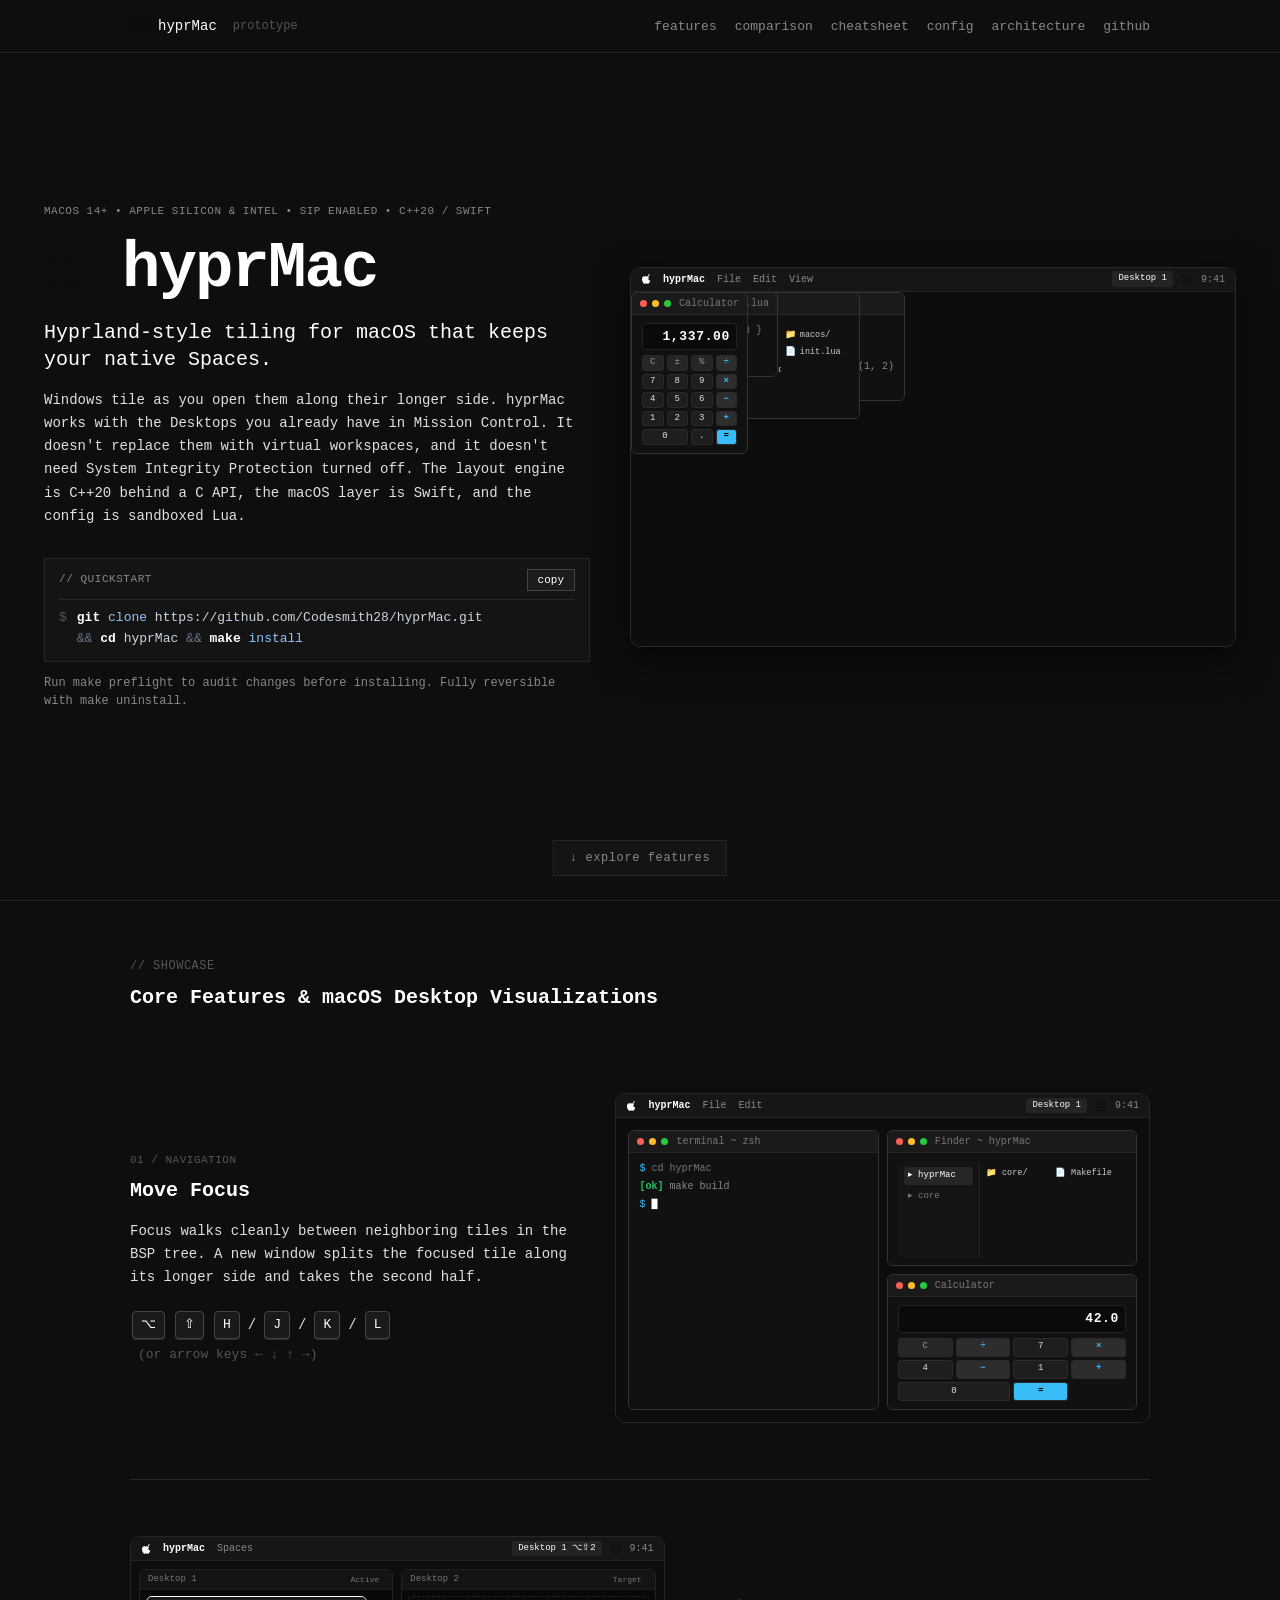
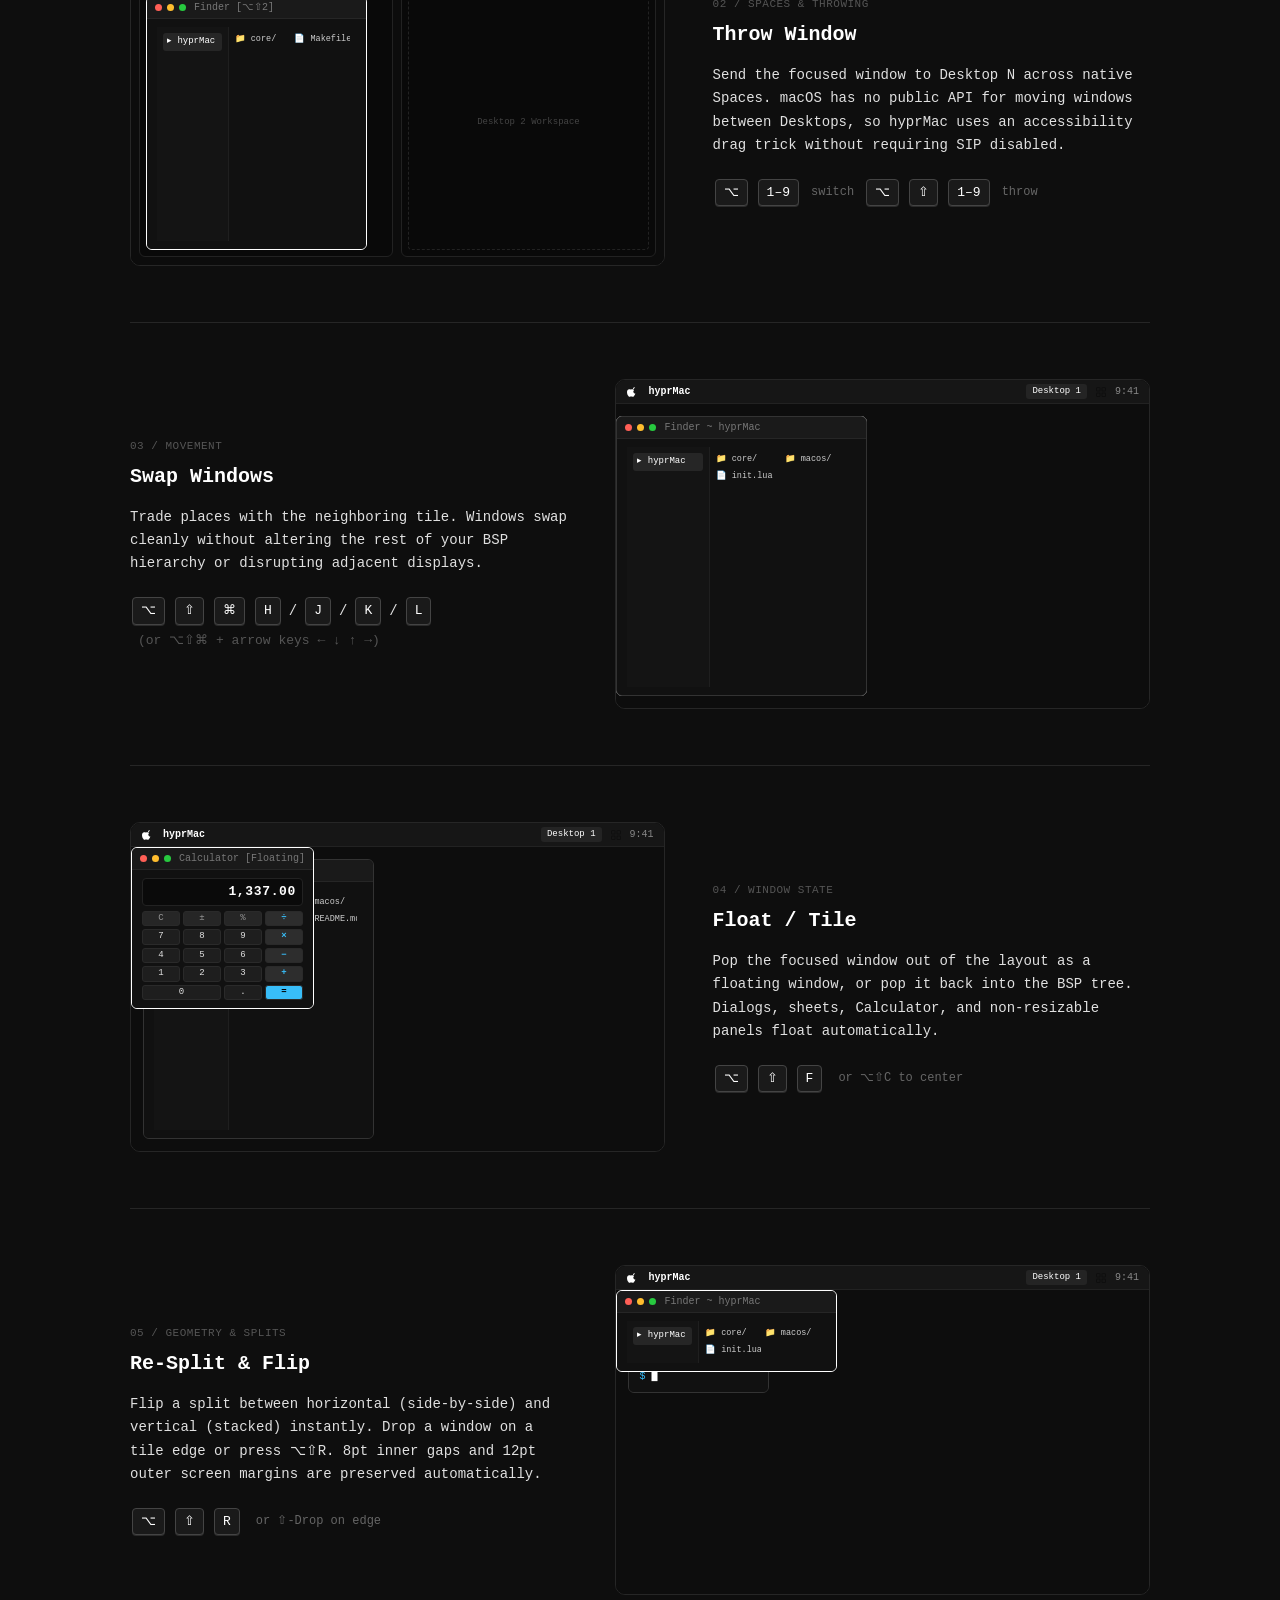
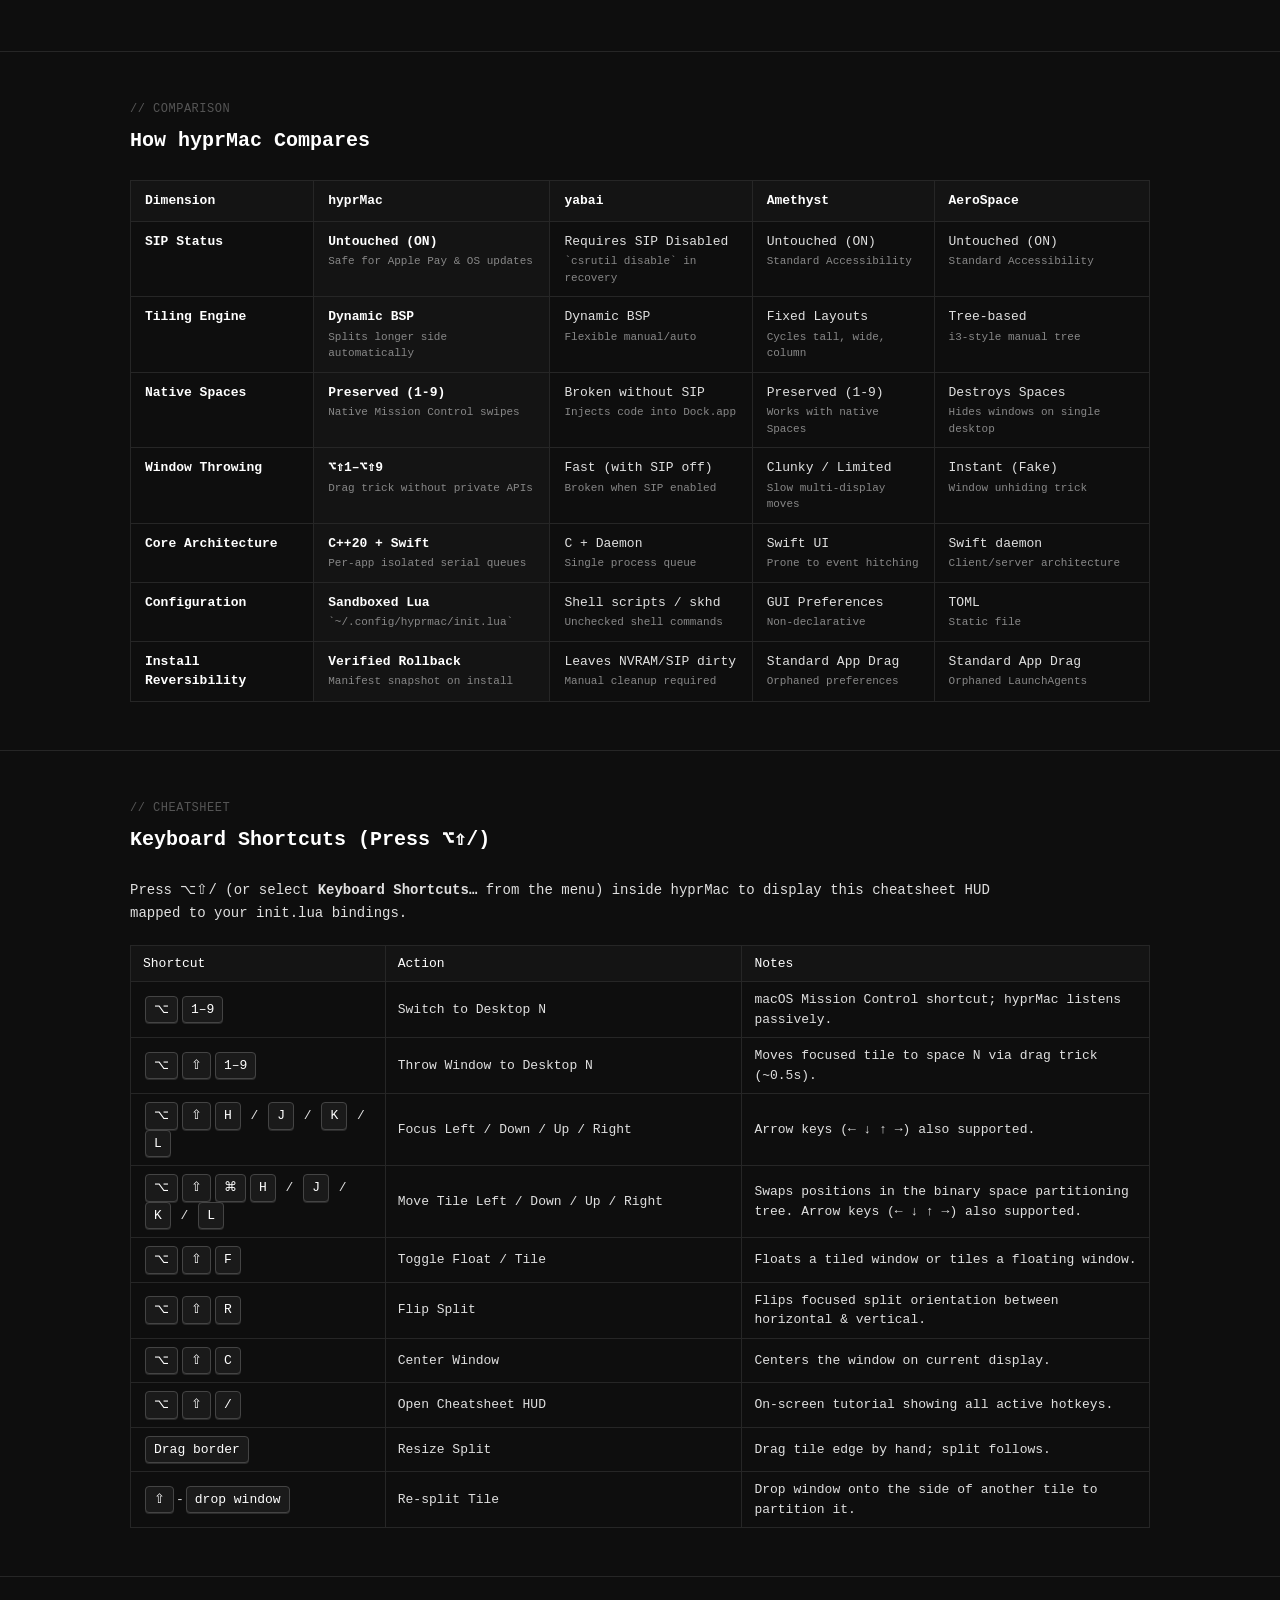
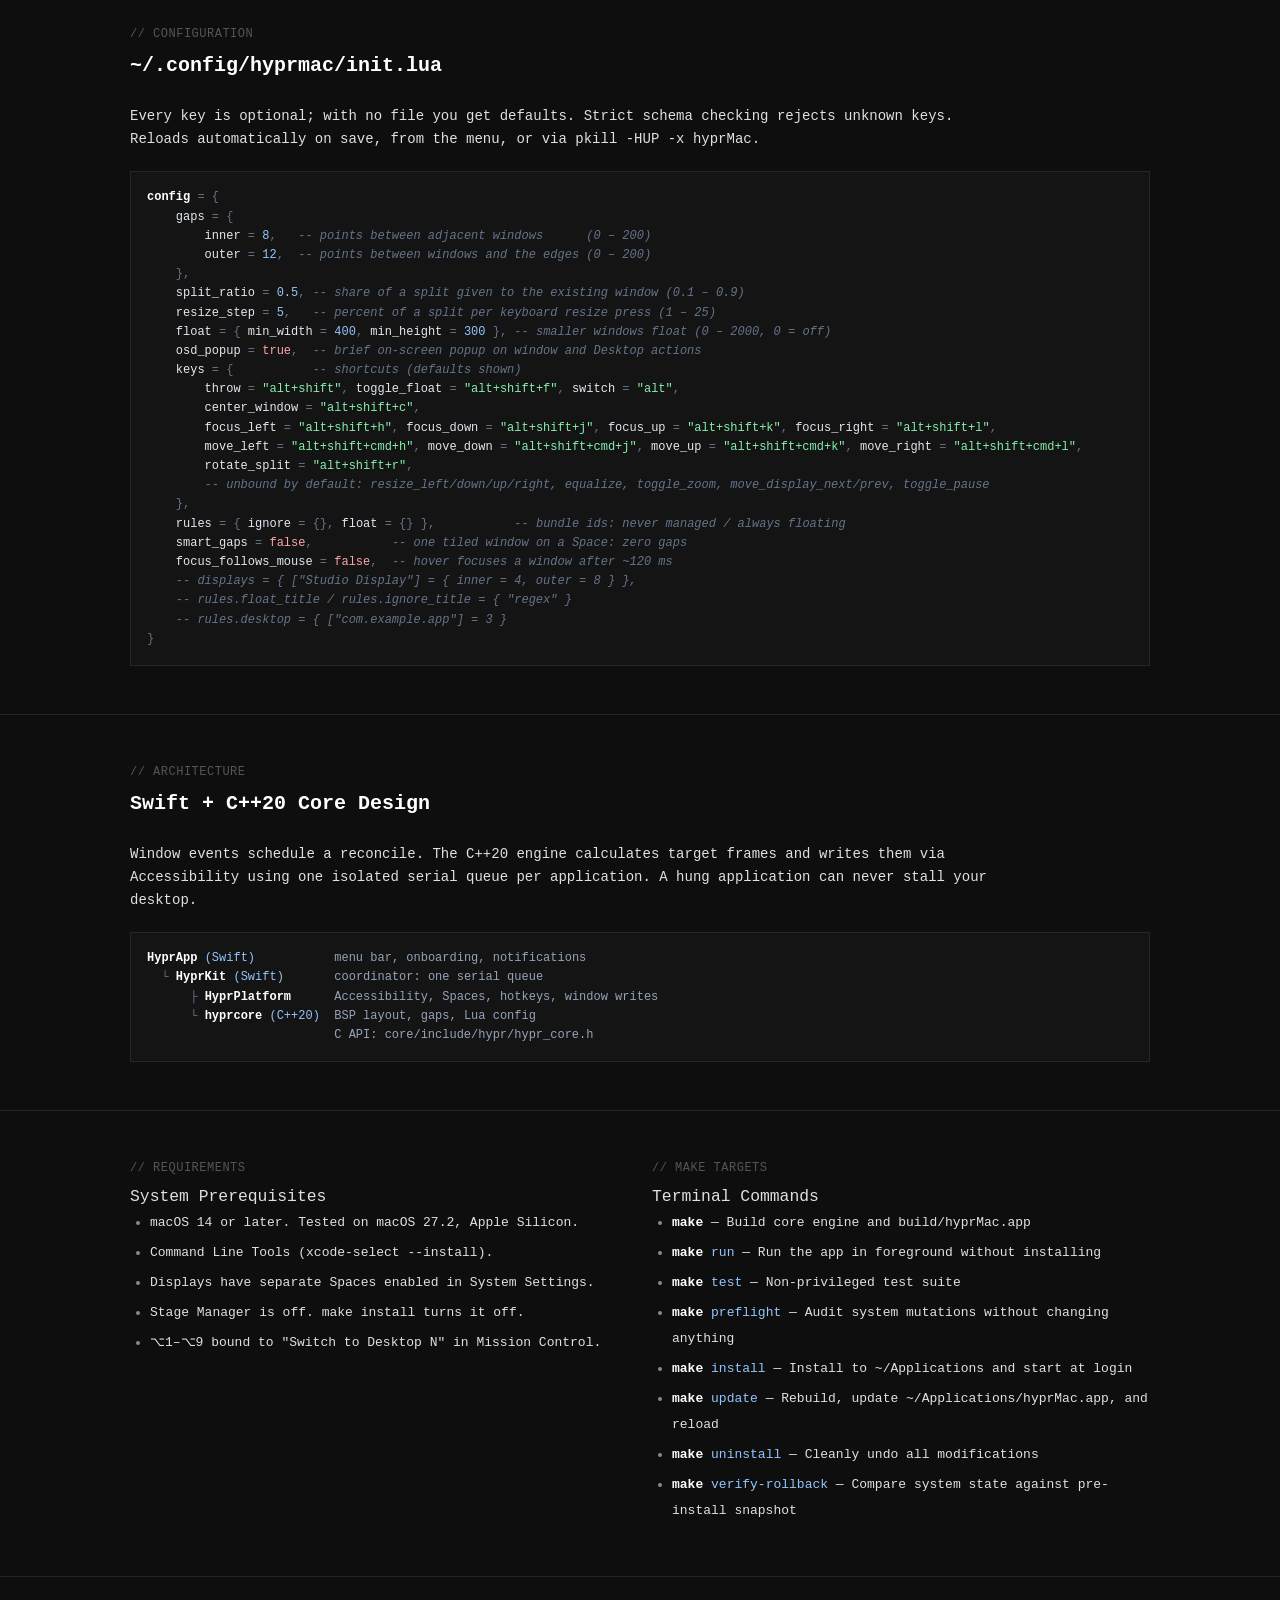
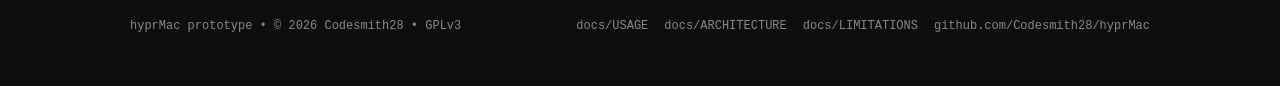
==== index.html @ 4f6af1b0 "deploy: update hyprMac showcase landing page on GitHub Pages" ====
<!DOCTYPE html>
<html lang="en">
<head>
  <meta charset="UTF-8">
  <meta name="viewport" content="width=device-width, initial-scale=1.0">
  <title>hyprMac — Hyprland-style Tiling for macOS</title>
  <meta name="description" content="Hyprland-style tiling for macOS that keeps your native Spaces without disabling SIP. C++20 engine, Swift layer, sandboxed Lua config.">
  <link rel="icon" type="image/svg+xml" href="icon.svg">
  <link rel="icon" type="image/png" sizes="32x32" href="favicon-32x32.png">
  <link rel="icon" type="image/png" sizes="16x16" href="favicon-16x16.png">
  <link rel="apple-touch-icon" sizes="180x180" href="apple-touch-icon.png">
  <link rel="shortcut icon" href="favicon.ico">
  <link rel="stylesheet" href="style.css">
  <link rel="stylesheet" href="animations.css">
</head>
<body>
  <!-- Header / Navigation -->
  <header class="site-header">
    <div class="container header-inner">
      <a href="#top" class="brand">
        <img src="icon.svg" alt="hyprMac icon" class="brand-icon">
        <span>hyprMac</span>
        <span class="brand-tag">prototype</span>
      </a>
      <nav>
        <ul class="nav-links">
          <li><a href="#features">features</a></li>
          <li><a href="#comparison">comparison</a></li>
          <li><a href="#cheatsheet">cheatsheet</a></li>
          <li><a href="#config">config</a></li>
          <li><a href="#architecture">architecture</a></li>
          <li><a href="https://github.com/Codesmith28/hyprMac" target="_blank" rel="noopener">github</a></li>
        </ul>
      </nav>
    </div>
  </header>

  <main id="top">
    <!-- Hero Section: Full Viewport 100vh Landing -->
    <section class="hero-section">
      <div class="container hero-container">
        <div class="hero-2col">
          <!-- Left Column: Hero Brand & Quickstart -->
          <div class="hero-left-col">
            <div class="hero-meta">macOS 14+ • Apple Silicon &amp; Intel • SIP Enabled • C++20 / Swift</div>
            
            <div class="hero-brand">
              <img src="icon.svg" alt="hyprMac icon" class="hero-brand-icon">
              <h1 class="hero-title">hyprMac</h1>
            </div>

            <p class="hero-tagline">
              Hyprland-style tiling for macOS that keeps your native Spaces.
            </p>

            <p class="hero-desc">
              Windows tile as you open them along their longer side. hyprMac works with the Desktops you already have in Mission Control. It doesn't replace them with virtual workspaces, and it doesn't need System Integrity Protection turned off. The layout engine is C++20 behind a C API, the macOS layer is Swift, and the config is sandboxed Lua.
            </p>

            <!-- Wrapped Quickstart Install Snippet with 1-click Copy -->
            <div class="install-block">
              <div class="install-bar">
                <span class="install-label">// QUICKSTART</span>
                <button class="btn-copy" id="copy-btn" aria-label="Copy install command">copy</button>
              </div>
              <div class="install-cmd-wrap">
                <span class="prompt">$</span>
                <code class="cmd-text" id="install-cmd"><span class="cmd-line"><span class="sh-cmd">git</span> <span class="sh-sub">clone</span> <span class="sh-arg">https://github.com/Codesmith28/hyprMac.git</span></span> <span class="cmd-line"><span class="syn-punct">&amp;&amp;</span> <span class="sh-cmd">cd</span> <span class="sh-arg">hyprMac</span> <span class="syn-punct">&amp;&amp;</span> <span class="sh-cmd">make</span> <span class="sh-sub">install</span></span></code>
              </div>
            </div>
            <div class="install-note">
              Run <code>make preflight</code> to audit changes before installing. Fully reversible with <code>make uninstall</code>.
            </div>
          </div>

          <!-- Right Column: End-to-End macOS Desktop Preview -->
          <div class="hero-right-col">
            <div class="hero-desktop-preview" aria-label="End-to-end preview: How you use your Mac with hyprMac">
              <div class="macos-desktop">
                <div class="macos-menubar">
                  <div class="menubar-left">
                    <svg class="apple-logo" viewBox="0 0 170 170" fill="currentColor" aria-label="Apple logo"><path d="M150.37 130.25c-2.45 5.66-5.35 10.87-8.71 15.66-4.58 6.53-8.33 11.05-11.22 13.56-4.48 4.12-9.28 6.23-14.42 6.35-3.69 0-8.14-1.05-13.32-3.18-5.19-2.12-9.97-3.17-14.34-3.17-4.58 0-9.49 1.05-14.75 3.17-5.26 2.13-9.5 3.24-12.74 3.35-4.35.13-9.16-1.9-14.42-6.08-3.7-3.04-7.66-7.85-11.89-14.43-5.22-8.14-9.41-17.6-12.57-28.37-3.16-10.77-4.74-21.28-4.74-31.54 0-14.07 3.5-25.75 10.5-35.03 7-9.28 15.93-13.97 26.79-14.08 4.79 0 10.15 1.25 16.08 3.75 5.93 2.5 9.77 3.75 11.53 3.75 1.52 0 5.48-1.29 11.89-3.87 6.41-2.58 11.75-3.81 16.03-3.69 12.39.65 22.38 5.45 29.97 14.4-10.88 6.64-16.21 15.77-16 27.4.21 9.15 3.82 16.88 10.83 23.2 7.02 6.32 15.22 9.89 24.6 10.72-2.18 6.75-4.94 13.53-8.29 20.35zM119.22 31.84c0-7.39 2.65-14.28 7.95-20.67 5.3-6.39 11.77-10.37 19.41-11.17.22 1.3.33 2.4.33 3.3 0 7.39-2.73 14.38-8.19 20.97-5.46 6.59-12.06 10.51-19.8 10.77-.11-1.08-.17-2.15-.17-3.2z"/></svg>
                    <span class="menu-app">hyprMac</span>
                    <span class="menu-item">File</span>
                    <span class="menu-item">Edit</span>
                    <span class="menu-item">View</span>
                  </div>
                  <div class="menubar-right">
                    <span class="menu-space-badge hero-space-badge">
                      <span class="badge-d1">Desktop 1</span>
                      <span class="badge-d2">Desktop 2</span>
                    </span>
                    <img src="icon.svg" class="menubar-icon" alt="">
                    <span class="menu-time">9:41</span>
                  </div>
                </div>

                <div class="desktop-workspace">
                  <!-- Window 1: Terminal (Dummy Terminal) -->
                  <div class="mac-window win-hero-term">
                    <div class="mac-titlebar">
                      <div class="traffic-lights"><span class="tl tl-red"></span><span class="tl tl-yellow"></span><span class="tl tl-green"></span></div>
                      <span class="win-title">terminal ~ zsh (80x24)</span>
                    </div>
                    <div class="mac-body dummy-term">
                      <div class="term-line"><span class="term-prompt">codesmith@mac:~/hyprMac$</span> <span class="term-cmd">make run</span></div>
                      <div class="term-line term-out"><span class="term-ok">[ok]</span> hyprcore: C++20 BSP initialized</div>
                      <div class="term-line term-out"><span class="term-ok">[ok]</span> spaces: native Mission Control (1, 2)</div>
                      <div class="term-line"><span class="term-prompt">codesmith@mac:~/hyprMac$</span> <span class="term-cursor">█</span></div>
                    </div>
                  </div>

                  <!-- Window 2: File Manager (Dummy Finder) -->
                  <div class="mac-window win-hero-edit">
                    <div class="mac-titlebar">
                      <div class="traffic-lights"><span class="tl tl-red"></span><span class="tl tl-yellow"></span><span class="tl tl-green"></span></div>
                      <span class="win-title">Finder ~ hyprMac</span>
                    </div>
                    <div class="mac-body dummy-finder">
                      <div class="finder-sidebar">
                        <div class="finder-side-title">Places</div>
                        <div class="finder-side-item">▸ Apps</div>
                        <div class="finder-side-item active">▸ hyprMac</div>
                        <div class="finder-side-item">▸ Docs</div>
                      </div>
                      <div class="finder-files">
                        <div class="finder-file"><span class="f-icon">📁</span> core/</div>
                        <div class="finder-file"><span class="f-icon">📁</span> macos/</div>
                        <div class="finder-file"><span class="f-icon">📄</span> Makefile</div>
                        <div class="finder-file"><span class="f-icon">📄</span> init.lua</div>
                        <div class="finder-file"><span class="f-icon">📄</span> README.md</div>
                      </div>
                    </div>
                  </div>

                  <!-- Window 3: Code Editor -->
                  <div class="mac-window win-hero-web">
                    <div class="mac-titlebar">
                      <div class="traffic-lights"><span class="tl tl-red"></span><span class="tl tl-yellow"></span><span class="tl tl-green"></span></div>
                      <span class="win-title">nvim ~ init.lua</span>
                    </div>
                    <div class="mac-body">
                      <span style="color:#86efac;">gaps</span> = { inner = 8 }<br>
                      <span style="color:#93c5fd;">split_ratio</span> = 0.5<br>
                      <span style="color:#fde047;">osd_popup</span> = true
                    </div>
                  </div>

                  <!-- Window 4: Floating Calculator (Dummy Calc) -->
                  <div class="mac-window win-hero-calc">
                    <div class="mac-titlebar">
                      <div class="traffic-lights"><span class="tl tl-red"></span><span class="tl tl-yellow"></span><span class="tl tl-green"></span></div>
                      <span class="win-title">Calculator</span>
                    </div>
                    <div class="mac-body dummy-calc">
                      <div class="calc-screen">1,337.00</div>
                      <div class="calc-grid">
                        <div class="calc-btn calc-fn">C</div>
                        <div class="calc-btn calc-fn">±</div>
                        <div class="calc-btn calc-fn">%</div>
                        <div class="calc-btn calc-op">÷</div>
                        <div class="calc-btn">7</div>
                        <div class="calc-btn">8</div>
                        <div class="calc-btn">9</div>
                        <div class="calc-btn calc-op">×</div>
                        <div class="calc-btn">4</div>
                        <div class="calc-btn">5</div>
                        <div class="calc-btn">6</div>
                        <div class="calc-btn calc-op">−</div>
                        <div class="calc-btn">1</div>
                        <div class="calc-btn">2</div>
                        <div class="calc-btn">3</div>
                        <div class="calc-btn calc-op">+</div>
                        <div class="calc-btn calc-zero">0</div>
                        <div class="calc-btn">.</div>
                        <div class="calc-btn calc-eq">=</div>
                      </div>
                    </div>
                  </div>

                  <!-- Real-time OSD HUD Notifier: synchronized with actions -->
                  <div class="hero-osd-container">
                    <div class="hero-osd-pill osd-step-1">
                      <span class="osd-icon">❖</span> <span>Tiling started (8pt gaps)</span>
                    </div>
                    <div class="hero-osd-pill osd-step-2">
                      <span class="osd-icon">⬌</span> <span>Open Finder ➔ Longer-Axis BSP Split</span>
                    </div>
                    <div class="hero-osd-pill osd-step-3">
                      <span class="osd-icon">⬍</span> <span>Open Editor ➔ Vertical Split</span>
                    </div>
                    <div class="hero-osd-pill osd-step-4">
                      <span class="osd-icon">⇄</span> <span>⌥⇧⌘L Swap Windows</span>
                    </div>
                    <div class="hero-osd-pill osd-step-5">
                      <span class="osd-icon">⟳</span> <span>⌥⇧R Flip Split Orientation</span>
                    </div>
                    <div class="hero-osd-pill osd-step-6">
                      <span class="osd-icon">❐</span> <span>⌥⇧F Float Calculator</span>
                    </div>
                    <div class="hero-osd-pill osd-step-7">
                      <span class="osd-icon">➔</span> <span>⌥⇧2 Throw Finder ➔ Desktop 2</span>
                    </div>
                    <div class="hero-osd-pill osd-step-8">
                      <span class="osd-icon">⇲</span> <span>⌥1 Switch Desktop 1</span>
                    </div>
                  </div>
                </div>
              </div>
            </div>
          </div>
        </div>
      </div>

      <!-- Slightly Bouncing Button: Explore Features -->
      <div class="hero-explore-wrap">
        <a href="#features" class="btn-explore" aria-label="Scroll down to explore features">↓ explore features</a>
      </div>
    </section>

    <!-- Alternating Feature Showcase -->
    <section id="features" class="features-section">
      <div class="container">
        <div class="section-label">// SHOWCASE</div>
        <h2 class="section-title">Core Features &amp; macOS Desktop Visualizations</h2>

        <!-- Feature 1: Move Focus (Desc Left, Anim Right) -->
        <div class="feature-row">
          <div class="feature-text-col">
            <div class="feature-tag">01 / Navigation</div>
            <h3 class="feature-heading">Move Focus</h3>
            <p class="feature-desc">
              Focus walks cleanly between neighboring tiles in the BSP tree. A new window splits the focused tile along its longer side and takes the second half.
            </p>
            <div class="keycap-row">
              <kbd class="kbd">⌥</kbd><kbd class="kbd">⇧</kbd><kbd class="kbd">H</kbd> / <kbd class="kbd">J</kbd> / <kbd class="kbd">K</kbd> / <kbd class="kbd">L</kbd>
              <span class="key-hint" style="color: var(--text-dim); font-size: 13px; margin-left: 8px;">(or arrow keys ← ↓ ↑ →)</span>
            </div>
          </div>
          <div class="feature-anim-col">
            <div class="feature-anim" aria-label="Move Focus on Desktop">
              <div class="macos-desktop">
                <div class="macos-menubar">
                  <div class="menubar-left">
                    <svg class="apple-logo" viewBox="0 0 170 170" fill="currentColor" aria-label="Apple logo"><path d="M150.37 130.25c-2.45 5.66-5.35 10.87-8.71 15.66-4.58 6.53-8.33 11.05-11.22 13.56-4.48 4.12-9.28 6.23-14.42 6.35-3.69 0-8.14-1.05-13.32-3.18-5.19-2.12-9.97-3.17-14.34-3.17-4.58 0-9.49 1.05-14.75 3.17-5.26 2.13-9.5 3.24-12.74 3.35-4.35.13-9.16-1.9-14.42-6.08-3.7-3.04-7.66-7.85-11.89-14.43-5.22-8.14-9.41-17.6-12.57-28.37-3.16-10.77-4.74-21.28-4.74-31.54 0-14.07 3.5-25.75 10.5-35.03 7-9.28 15.93-13.97 26.79-14.08 4.79 0 10.15 1.25 16.08 3.75 5.93 2.5 9.77 3.75 11.53 3.75 1.52 0 5.48-1.29 11.89-3.87 6.41-2.58 11.75-3.81 16.03-3.69 12.39.65 22.38 5.45 29.97 14.4-10.88 6.64-16.21 15.77-16 27.4.21 9.15 3.82 16.88 10.83 23.2 7.02 6.32 15.22 9.89 24.6 10.72-2.18 6.75-4.94 13.53-8.29 20.35zM119.22 31.84c0-7.39 2.65-14.28 7.95-20.67 5.3-6.39 11.77-10.37 19.41-11.17.22 1.3.33 2.4.33 3.3 0 7.39-2.73 14.38-8.19 20.97-5.46 6.59-12.06 10.51-19.8 10.77-.11-1.08-.17-2.15-.17-3.2z"/></svg>
                    <span class="menu-app">hyprMac</span>
                    <span class="menu-item">File</span>
                    <span class="menu-item">Edit</span>
                  </div>
                  <div class="menubar-right">
                    <span class="menu-space-badge">Desktop 1</span>
                    <img src="icon.svg" class="menubar-icon" alt="">
                    <span class="menu-time">9:41</span>
                  </div>
                </div>
                <div class="desktop-workspace">
                  <div class="mac-window win-focus-1">
                    <div class="mac-titlebar">
                      <div class="traffic-lights"><span class="tl tl-red"></span><span class="tl tl-yellow"></span><span class="tl tl-green"></span></div>
                      <span class="win-title">terminal ~ zsh</span>
                    </div>
                    <div class="mac-body dummy-term">
                      <div class="term-line"><span class="term-prompt">$</span> cd hyprMac</div>
                      <div class="term-line term-out"><span class="term-ok">[ok]</span> make build</div>
                      <div class="term-line"><span class="term-prompt">$</span> <span class="term-cursor">█</span></div>
                    </div>
                  </div>
                  <div class="mac-window win-focus-2">
                    <div class="mac-titlebar">
                      <div class="traffic-lights"><span class="tl tl-red"></span><span class="tl tl-yellow"></span><span class="tl tl-green"></span></div>
                      <span class="win-title">Finder ~ hyprMac</span>
                    </div>
                    <div class="mac-body dummy-finder">
                      <div class="finder-sidebar">
                        <div class="finder-side-item active">▸ hyprMac</div>
                        <div class="finder-side-item">▸ core</div>
                      </div>
                      <div class="finder-files">
                        <div class="finder-file">📁 core/</div>
                        <div class="finder-file">📄 Makefile</div>
                      </div>
                    </div>
                  </div>
                  <div class="mac-window win-focus-3">
                    <div class="mac-titlebar">
                      <div class="traffic-lights"><span class="tl tl-red"></span><span class="tl tl-yellow"></span><span class="tl tl-green"></span></div>
                      <span class="win-title">Calculator</span>
                    </div>
                    <div class="mac-body dummy-calc">
                      <div class="calc-screen">42.0</div>
                      <div class="calc-grid">
                        <div class="calc-btn calc-fn">C</div>
                        <div class="calc-btn calc-op">÷</div>
                        <div class="calc-btn">7</div>
                        <div class="calc-btn calc-op">×</div>
                        <div class="calc-btn">4</div>
                        <div class="calc-btn calc-op">−</div>
                        <div class="calc-btn">1</div>
                        <div class="calc-btn calc-op">+</div>
                        <div class="calc-btn calc-zero">0</div>
                        <div class="calc-btn calc-eq">=</div>
                      </div>
                    </div>
                  </div>
                </div>
              </div>
            </div>
          </div>
        </div>

        <!-- Feature 2: Native Spaces & Throwing (Anim Left, Desc Right) -->
        <div class="feature-row row-reverse">
          <div class="feature-text-col">
            <div class="feature-tag">02 / Spaces &amp; Throwing</div>
            <h3 class="feature-heading">Throw Window</h3>
            <p class="feature-desc">
              Send the focused window to Desktop N across native Spaces. macOS has no public API for moving windows between Desktops, so hyprMac uses an accessibility drag trick without requiring SIP disabled.
            </p>
            <div class="keycap-row">
              <kbd class="kbd">⌥</kbd><kbd class="kbd">1–9</kbd> <span style="color:#666; font-size:12px; margin: 0 4px;">switch</span>
              <kbd class="kbd">⌥</kbd><kbd class="kbd">⇧</kbd><kbd class="kbd">1–9</kbd> <span style="color:#666; font-size:12px; margin: 0 4px;">throw</span>
            </div>
          </div>
          <div class="feature-anim-col">
            <div class="feature-anim" aria-label="Throw Window across Desktop Spaces">
              <div class="macos-desktop">
                <div class="macos-menubar">
                  <div class="menubar-left">
                    <svg class="apple-logo" viewBox="0 0 170 170" fill="currentColor" aria-label="Apple logo"><path d="M150.37 130.25c-2.45 5.66-5.35 10.87-8.71 15.66-4.58 6.53-8.33 11.05-11.22 13.56-4.48 4.12-9.28 6.23-14.42 6.35-3.69 0-8.14-1.05-13.32-3.18-5.19-2.12-9.97-3.17-14.34-3.17-4.58 0-9.49 1.05-14.75 3.17-5.26 2.13-9.5 3.24-12.74 3.35-4.35.13-9.16-1.9-14.42-6.08-3.7-3.04-7.66-7.85-11.89-14.43-5.22-8.14-9.41-17.6-12.57-28.37-3.16-10.77-4.74-21.28-4.74-31.54 0-14.07 3.5-25.75 10.5-35.03 7-9.28 15.93-13.97 26.79-14.08 4.79 0 10.15 1.25 16.08 3.75 5.93 2.5 9.77 3.75 11.53 3.75 1.52 0 5.48-1.29 11.89-3.87 6.41-2.58 11.75-3.81 16.03-3.69 12.39.65 22.38 5.45 29.97 14.4-10.88 6.64-16.21 15.77-16 27.4.21 9.15 3.82 16.88 10.83 23.2 7.02 6.32 15.22 9.89 24.6 10.72-2.18 6.75-4.94 13.53-8.29 20.35zM119.22 31.84c0-7.39 2.65-14.28 7.95-20.67 5.3-6.39 11.77-10.37 19.41-11.17.22 1.3.33 2.4.33 3.3 0 7.39-2.73 14.38-8.19 20.97-5.46 6.59-12.06 10.51-19.8 10.77-.11-1.08-.17-2.15-.17-3.2z"/></svg>
                    <span class="menu-app">hyprMac</span>
                    <span class="menu-item">Spaces</span>
                  </div>
                  <div class="menubar-right">
                    <span class="menu-space-badge throw-space-badge">Desktop 1 ⌥⇧2</span>
                    <img src="icon.svg" class="menubar-icon" alt="">
                    <span class="menu-time">9:41</span>
                  </div>
                </div>
                <div class="desktop-workspace dual-spaces-workspace">
                  <!-- Desktop 1 Zone -->
                  <div class="space-zone space-zone-1">
                    <div class="space-zone-header">
                      <span class="space-zone-name">Desktop 1</span>
                      <span class="space-zone-tag zone-tag-1">Active</span>
                    </div>
                    <div class="space-zone-body">
                      <div class="mac-window win-throw-stay">
                        <div class="mac-titlebar">
                          <div class="traffic-lights"><span class="tl tl-red"></span><span class="tl tl-yellow"></span><span class="tl tl-green"></span></div>
                          <span class="win-title">terminal ~ zsh</span>
                        </div>
                        <div class="mac-body dummy-term">
                          <div class="term-line"><span class="term-prompt">$</span> make run</div>
                          <div class="term-line term-out"><span class="term-ok">[ok]</span> tile expanded</div>
                        </div>
                      </div>
                      <div class="mac-window win-throw-move">
                        <div class="mac-titlebar">
                          <div class="traffic-lights"><span class="tl tl-red"></span><span class="tl tl-yellow"></span><span class="tl tl-green"></span></div>
                          <span class="win-title">Finder [⌥⇧2]</span>
                        </div>
                        <div class="mac-body dummy-finder">
                          <div class="finder-sidebar">
                            <div class="finder-side-item active">▸ hyprMac</div>
                          </div>
                          <div class="finder-files">
                            <div class="finder-file">📁 core/</div>
                            <div class="finder-file">📄 Makefile</div>
                          </div>
                        </div>
                      </div>
                    </div>
                  </div>

                  <!-- Desktop 2 Zone -->
                  <div class="space-zone space-zone-2">
                    <div class="space-zone-header">
                      <span class="space-zone-name">Desktop 2</span>
                      <span class="space-zone-tag zone-tag-2">Target</span>
                    </div>
                    <div class="space-zone-body">
                      <div class="space-drop-target">
                        <span class="drop-hint">Desktop 2 Workspace</span>
                      </div>
                    </div>
                  </div>
                </div>
              </div>
            </div>
          </div>
        </div>

        <!-- Feature 3: Navigation & Move (Desc Left, Anim Right) -->
        <div class="feature-row">
          <div class="feature-text-col">
            <div class="feature-tag">03 / Movement</div>
            <h3 class="feature-heading">Swap Windows</h3>
            <p class="feature-desc">
              Trade places with the neighboring tile. Windows swap cleanly without altering the rest of your BSP hierarchy or disrupting adjacent displays.
            </p>
            <div class="keycap-row">
              <kbd class="kbd">⌥</kbd><kbd class="kbd">⇧</kbd><kbd class="kbd">⌘</kbd><kbd class="kbd">H</kbd> / <kbd class="kbd">J</kbd> / <kbd class="kbd">K</kbd> / <kbd class="kbd">L</kbd>
              <span class="key-hint" style="color: var(--text-dim); font-size: 13px; margin-left: 8px;">(or ⌥⇧⌘ + arrow keys ← ↓ ↑ →)</span>
            </div>
          </div>
          <div class="feature-anim-col">
            <div class="feature-anim" aria-label="Swap Windows on Desktop">
              <div class="macos-desktop">
                <div class="macos-menubar">
                  <div class="menubar-left">
                    <svg class="apple-logo" viewBox="0 0 170 170" fill="currentColor" aria-label="Apple logo"><path d="M150.37 130.25c-2.45 5.66-5.35 10.87-8.71 15.66-4.58 6.53-8.33 11.05-11.22 13.56-4.48 4.12-9.28 6.23-14.42 6.35-3.69 0-8.14-1.05-13.32-3.18-5.19-2.12-9.97-3.17-14.34-3.17-4.58 0-9.49 1.05-14.75 3.17-5.26 2.13-9.5 3.24-12.74 3.35-4.35.13-9.16-1.9-14.42-6.08-3.7-3.04-7.66-7.85-11.89-14.43-5.22-8.14-9.41-17.6-12.57-28.37-3.16-10.77-4.74-21.28-4.74-31.54 0-14.07 3.5-25.75 10.5-35.03 7-9.28 15.93-13.97 26.79-14.08 4.79 0 10.15 1.25 16.08 3.75 5.93 2.5 9.77 3.75 11.53 3.75 1.52 0 5.48-1.29 11.89-3.87 6.41-2.58 11.75-3.81 16.03-3.69 12.39.65 22.38 5.45 29.97 14.4-10.88 6.64-16.21 15.77-16 27.4.21 9.15 3.82 16.88 10.83 23.2 7.02 6.32 15.22 9.89 24.6 10.72-2.18 6.75-4.94 13.53-8.29 20.35zM119.22 31.84c0-7.39 2.65-14.28 7.95-20.67 5.3-6.39 11.77-10.37 19.41-11.17.22 1.3.33 2.4.33 3.3 0 7.39-2.73 14.38-8.19 20.97-5.46 6.59-12.06 10.51-19.8 10.77-.11-1.08-.17-2.15-.17-3.2z"/></svg>
                    <span class="menu-app">hyprMac</span>
                  </div>
                  <div class="menubar-right">
                    <span class="menu-space-badge">Desktop 1</span>
                    <img src="icon.svg" class="menubar-icon" alt="">
                    <span class="menu-time">9:41</span>
                  </div>
                </div>
                <div class="desktop-workspace">
                  <div class="mac-window win-swap-1">
                    <div class="mac-titlebar">
                      <div class="traffic-lights"><span class="tl tl-red"></span><span class="tl tl-yellow"></span><span class="tl tl-green"></span></div>
                      <span class="win-title">terminal ~ zsh</span>
                    </div>
                    <div class="mac-body dummy-term">
                      <div class="term-line"><span class="term-prompt">$</span> git status</div>
                      <div class="term-line term-out">Swapping on ⌥⇧⌘L</div>
                      <div class="term-line"><span class="term-prompt">$</span> <span class="term-cursor">█</span></div>
                    </div>
                  </div>
                  <div class="mac-window win-swap-2">
                    <div class="mac-titlebar">
                      <div class="traffic-lights"><span class="tl tl-red"></span><span class="tl tl-yellow"></span><span class="tl tl-green"></span></div>
                      <span class="win-title">Finder ~ hyprMac</span>
                    </div>
                    <div class="mac-body dummy-finder">
                      <div class="finder-sidebar">
                        <div class="finder-side-item active">▸ hyprMac</div>
                      </div>
                      <div class="finder-files">
                        <div class="finder-file">📁 core/</div>
                        <div class="finder-file">📁 macos/</div>
                        <div class="finder-file">📄 init.lua</div>
                      </div>
                    </div>
                  </div>
                </div>
              </div>
            </div>
          </div>
        </div>

        <!-- Feature 4: Floating Rules (Anim Left, Desc Right) -->
        <div class="feature-row row-reverse">
          <div class="feature-text-col">
            <div class="feature-tag">04 / Window State</div>
            <h3 class="feature-heading">Float / Tile</h3>
            <p class="feature-desc">
              Pop the focused window out of the layout as a floating window, or pop it back into the BSP tree. Dialogs, sheets, Calculator, and non-resizable panels float automatically.
            </p>
            <div class="keycap-row">
              <kbd class="kbd">⌥</kbd><kbd class="kbd">⇧</kbd><kbd class="kbd">F</kbd>
              <span style="color:#666; font-size:12px; margin-left: 8px;">or ⌥⇧C to center</span>
            </div>
          </div>
          <div class="feature-anim-col">
            <div class="feature-anim" aria-label="Float / Tile on Desktop">
              <div class="macos-desktop">
                <div class="macos-menubar">
                  <div class="menubar-left">
                    <svg class="apple-logo" viewBox="0 0 170 170" fill="currentColor" aria-label="Apple logo"><path d="M150.37 130.25c-2.45 5.66-5.35 10.87-8.71 15.66-4.58 6.53-8.33 11.05-11.22 13.56-4.48 4.12-9.28 6.23-14.42 6.35-3.69 0-8.14-1.05-13.32-3.18-5.19-2.12-9.97-3.17-14.34-3.17-4.58 0-9.49 1.05-14.75 3.17-5.26 2.13-9.5 3.24-12.74 3.35-4.35.13-9.16-1.9-14.42-6.08-3.7-3.04-7.66-7.85-11.89-14.43-5.22-8.14-9.41-17.6-12.57-28.37-3.16-10.77-4.74-21.28-4.74-31.54 0-14.07 3.5-25.75 10.5-35.03 7-9.28 15.93-13.97 26.79-14.08 4.79 0 10.15 1.25 16.08 3.75 5.93 2.5 9.77 3.75 11.53 3.75 1.52 0 5.48-1.29 11.89-3.87 6.41-2.58 11.75-3.81 16.03-3.69 12.39.65 22.38 5.45 29.97 14.4-10.88 6.64-16.21 15.77-16 27.4.21 9.15 3.82 16.88 10.83 23.2 7.02 6.32 15.22 9.89 24.6 10.72-2.18 6.75-4.94 13.53-8.29 20.35zM119.22 31.84c0-7.39 2.65-14.28 7.95-20.67 5.3-6.39 11.77-10.37 19.41-11.17.22 1.3.33 2.4.33 3.3 0 7.39-2.73 14.38-8.19 20.97-5.46 6.59-12.06 10.51-19.8 10.77-.11-1.08-.17-2.15-.17-3.2z"/></svg>
                    <span class="menu-app">hyprMac</span>
                  </div>
                  <div class="menubar-right">
                    <span class="menu-space-badge">Desktop 1</span>
                    <img src="icon.svg" class="menubar-icon" alt="">
                    <span class="menu-time">9:41</span>
                  </div>
                </div>
                <div class="desktop-workspace">
                  <div class="mac-window win-float-base">
                    <div class="mac-titlebar">
                      <div class="traffic-lights"><span class="tl tl-red"></span><span class="tl tl-yellow"></span><span class="tl tl-green"></span></div>
                      <span class="win-title">Finder ~ hyprMac</span>
                    </div>
                    <div class="mac-body dummy-finder">
                      <div class="finder-sidebar">
                        <div class="finder-side-item active">▸ hyprMac</div>
                        <div class="finder-side-item">▸ core</div>
                      </div>
                      <div class="finder-files">
                        <div class="finder-file">📁 core/</div>
                        <div class="finder-file">📁 macos/</div>
                        <div class="finder-file">📄 init.lua</div>
                        <div class="finder-file">📄 README.md</div>
                      </div>
                    </div>
                  </div>
                  <div class="mac-window win-float-overlay">
                    <div class="mac-titlebar">
                      <div class="traffic-lights"><span class="tl tl-red"></span><span class="tl tl-yellow"></span><span class="tl tl-green"></span></div>
                      <span class="win-title">Calculator [Floating]</span>
                    </div>
                    <div class="mac-body dummy-calc">
                      <div class="calc-screen">1,337.00</div>
                      <div class="calc-grid">
                        <div class="calc-btn calc-fn">C</div>
                        <div class="calc-btn calc-fn">±</div>
                        <div class="calc-btn calc-fn">%</div>
                        <div class="calc-btn calc-op">÷</div>
                        <div class="calc-btn">7</div>
                        <div class="calc-btn">8</div>
                        <div class="calc-btn">9</div>
                        <div class="calc-btn calc-op">×</div>
                        <div class="calc-btn">4</div>
                        <div class="calc-btn">5</div>
                        <div class="calc-btn">6</div>
                        <div class="calc-btn calc-op">−</div>
                        <div class="calc-btn">1</div>
                        <div class="calc-btn">2</div>
                        <div class="calc-btn">3</div>
                        <div class="calc-btn calc-op">+</div>
                        <div class="calc-btn calc-zero">0</div>
                        <div class="calc-btn">.</div>
                        <div class="calc-btn calc-eq">=</div>
                      </div>
                    </div>
                  </div>
                </div>
              </div>
            </div>
          </div>
        </div>

        <!-- Feature 5: Flip Split & Gaps (Desc Left, Anim Right) -->
        <div class="feature-row">
          <div class="feature-text-col">
            <div class="feature-tag">05 / Geometry &amp; Splits</div>
            <h3 class="feature-heading">Re-Split &amp; Flip</h3>
            <p class="feature-desc">
              Flip a split between horizontal (side-by-side) and vertical (stacked) instantly. Drop a window on a tile edge or press <code>⌥⇧R</code>. 8pt inner gaps and 12pt outer screen margins are preserved automatically.
            </p>
            <div class="keycap-row">
              <kbd class="kbd">⌥</kbd><kbd class="kbd">⇧</kbd><kbd class="kbd">R</kbd>
              <span style="color:#666; font-size:12px; margin-left: 8px;">or ⇧-Drop on edge</span>
            </div>
          </div>
          <div class="feature-anim-col">
            <div class="feature-anim" aria-label="Flip Split on Desktop">
              <div class="macos-desktop">
                <div class="macos-menubar">
                  <div class="menubar-left">
                    <svg class="apple-logo" viewBox="0 0 170 170" fill="currentColor" aria-label="Apple logo"><path d="M150.37 130.25c-2.45 5.66-5.35 10.87-8.71 15.66-4.58 6.53-8.33 11.05-11.22 13.56-4.48 4.12-9.28 6.23-14.42 6.35-3.69 0-8.14-1.05-13.32-3.18-5.19-2.12-9.97-3.17-14.34-3.17-4.58 0-9.49 1.05-14.75 3.17-5.26 2.13-9.5 3.24-12.74 3.35-4.35.13-9.16-1.9-14.42-6.08-3.7-3.04-7.66-7.85-11.89-14.43-5.22-8.14-9.41-17.6-12.57-28.37-3.16-10.77-4.74-21.28-4.74-31.54 0-14.07 3.5-25.75 10.5-35.03 7-9.28 15.93-13.97 26.79-14.08 4.79 0 10.15 1.25 16.08 3.75 5.93 2.5 9.77 3.75 11.53 3.75 1.52 0 5.48-1.29 11.89-3.87 6.41-2.58 11.75-3.81 16.03-3.69 12.39.65 22.38 5.45 29.97 14.4-10.88 6.64-16.21 15.77-16 27.4.21 9.15 3.82 16.88 10.83 23.2 7.02 6.32 15.22 9.89 24.6 10.72-2.18 6.75-4.94 13.53-8.29 20.35zM119.22 31.84c0-7.39 2.65-14.28 7.95-20.67 5.3-6.39 11.77-10.37 19.41-11.17.22 1.3.33 2.4.33 3.3 0 7.39-2.73 14.38-8.19 20.97-5.46 6.59-12.06 10.51-19.8 10.77-.11-1.08-.17-2.15-.17-3.2z"/></svg>
                    <span class="menu-app">hyprMac</span>
                  </div>
                  <div class="menubar-right">
                    <span class="menu-space-badge">Desktop 1</span>
                    <img src="icon.svg" class="menubar-icon" alt="">
                    <span class="menu-time">9:41</span>
                  </div>
                </div>
                <div class="desktop-workspace">
                  <div class="mac-window win-split-1">
                    <div class="mac-titlebar">
                      <div class="traffic-lights"><span class="tl tl-red"></span><span class="tl tl-yellow"></span><span class="tl tl-green"></span></div>
                      <span class="win-title">terminal ~ zsh</span>
                    </div>
                    <div class="mac-body dummy-term">
                      <div class="term-line"><span class="term-prompt">$</span> hyprMac status</div>
                      <div class="term-line term-out">Split: ⌥⇧R flip</div>
                      <div class="term-line"><span class="term-prompt">$</span> <span class="term-cursor">█</span></div>
                    </div>
                  </div>
                  <div class="mac-window win-split-2">
                    <div class="mac-titlebar">
                      <div class="traffic-lights"><span class="tl tl-red"></span><span class="tl tl-yellow"></span><span class="tl tl-green"></span></div>
                      <span class="win-title">Finder ~ hyprMac</span>
                    </div>
                    <div class="mac-body dummy-finder">
                      <div class="finder-sidebar">
                        <div class="finder-side-item active">▸ hyprMac</div>
                      </div>
                      <div class="finder-files">
                        <div class="finder-file">📁 core/</div>
                        <div class="finder-file">📁 macos/</div>
                        <div class="finder-file">📄 init.lua</div>
                      </div>
                    </div>
                  </div>
                </div>
              </div>
            </div>
          </div>
        </div>
      </div>
    </section>

    <!-- Comparison Matrix Section -->
    <section id="comparison" class="matrix-section">
      <div class="container">
        <div class="section-label">// COMPARISON</div>
        <h2 class="section-title">How hyprMac Compares</h2>

        <div class="matrix-table-wrap">
          <table class="matrix-table">
            <thead>
              <tr>
                <th>Dimension</th>
                <th class="col-highlight">hyprMac</th>
                <th>yabai</th>
                <th>Amethyst</th>
                <th>AeroSpace</th>
              </tr>
            </thead>
            <tbody>
              <tr>
                <td><strong>SIP Status</strong></td>
                <td class="col-highlight"><strong>Untouched (ON)</strong><span class="matrix-sub">Safe for Apple Pay & OS updates</span></td>
                <td>Requires SIP Disabled<span class="matrix-sub">`csrutil disable` in recovery</span></td>
                <td>Untouched (ON)<span class="matrix-sub">Standard Accessibility</span></td>
                <td>Untouched (ON)<span class="matrix-sub">Standard Accessibility</span></td>
              </tr>
              <tr>
                <td><strong>Tiling Engine</strong></td>
                <td class="col-highlight"><strong>Dynamic BSP</strong><span class="matrix-sub">Splits longer side automatically</span></td>
                <td>Dynamic BSP<span class="matrix-sub">Flexible manual/auto</span></td>
                <td>Fixed Layouts<span class="matrix-sub">Cycles tall, wide, column</span></td>
                <td>Tree-based<span class="matrix-sub">i3-style manual tree</span></td>
              </tr>
              <tr>
                <td><strong>Native Spaces</strong></td>
                <td class="col-highlight"><strong>Preserved (1-9)</strong><span class="matrix-sub">Native Mission Control swipes</span></td>
                <td>Broken without SIP<span class="matrix-sub">Injects code into Dock.app</span></td>
                <td>Preserved (1-9)<span class="matrix-sub">Works with native Spaces</span></td>
                <td>Destroys Spaces<span class="matrix-sub">Hides windows on single desktop</span></td>
              </tr>
              <tr>
                <td><strong>Window Throwing</strong></td>
                <td class="col-highlight"><strong>⌥⇧1–⌥⇧9</strong><span class="matrix-sub">Drag trick without private APIs</span></td>
                <td>Fast (with SIP off)<span class="matrix-sub">Broken when SIP enabled</span></td>
                <td>Clunky / Limited<span class="matrix-sub">Slow multi-display moves</span></td>
                <td>Instant (Fake)<span class="matrix-sub">Window unhiding trick</span></td>
              </tr>
              <tr>
                <td><strong>Core Architecture</strong></td>
                <td class="col-highlight"><strong>C++20 + Swift</strong><span class="matrix-sub">Per-app isolated serial queues</span></td>
                <td>C + Daemon<span class="matrix-sub">Single process queue</span></td>
                <td>Swift UI<span class="matrix-sub">Prone to event hitching</span></td>
                <td>Swift daemon<span class="matrix-sub">Client/server architecture</span></td>
              </tr>
              <tr>
                <td><strong>Configuration</strong></td>
                <td class="col-highlight"><strong>Sandboxed Lua</strong><span class="matrix-sub">`~/.config/hyprmac/init.lua`</span></td>
                <td>Shell scripts / skhd<span class="matrix-sub">Unchecked shell commands</span></td>
                <td>GUI Preferences<span class="matrix-sub">Non-declarative</span></td>
                <td>TOML<span class="matrix-sub">Static file</span></td>
              </tr>
              <tr>
                <td><strong>Install Reversibility</strong></td>
                <td class="col-highlight"><strong>Verified Rollback</strong><span class="matrix-sub">Manifest snapshot on install</span></td>
                <td>Leaves NVRAM/SIP dirty<span class="matrix-sub">Manual cleanup required</span></td>
                <td>Standard App Drag<span class="matrix-sub">Orphaned preferences</span></td>
                <td>Standard App Drag<span class="matrix-sub">Orphaned LaunchAgents</span></td>
              </tr>
            </tbody>
          </table>
        </div>
      </div>
    </section>

    <!-- Authentic Monospace Cheatsheet -->
    <section id="cheatsheet" class="cheatsheet-section">
      <div class="container">
        <div class="section-label">// CHEATSHEET</div>
        <h2 class="section-title">Keyboard Shortcuts (Press ⌥⇧/)</h2>
        <p class="hero-desc" style="margin-bottom: 20px;">
          Press <code>⌥⇧/</code> (or select <strong>Keyboard Shortcuts…</strong> from the menu) inside hyprMac to display this cheatsheet HUD mapped to your <code>init.lua</code> bindings.
        </p>

        <div class="matrix-table-wrap">
          <table class="cheatsheet-table">
            <thead>
              <tr>
                <th style="width: 25%;">Shortcut</th>
                <th style="width: 35%;">Action</th>
                <th style="width: 40%;">Notes</th>
              </tr>
            </thead>
            <tbody>
              <tr>
                <td><kbd class="kbd">⌥</kbd><kbd class="kbd">1–9</kbd></td>
                <td>Switch to Desktop N</td>
                <td>macOS Mission Control shortcut; hyprMac listens passively.</td>
              </tr>
              <tr>
                <td><kbd class="kbd">⌥</kbd><kbd class="kbd">⇧</kbd><kbd class="kbd">1–9</kbd></td>
                <td>Throw Window to Desktop N</td>
                <td>Moves focused tile to space N via drag trick (~0.5s).</td>
              </tr>
              <tr>
                <td><kbd class="kbd">⌥</kbd><kbd class="kbd">⇧</kbd><kbd class="kbd">H</kbd> / <kbd class="kbd">J</kbd> / <kbd class="kbd">K</kbd> / <kbd class="kbd">L</kbd></td>
                <td>Focus Left / Down / Up / Right</td>
                <td>Arrow keys (← ↓ ↑ →) also supported.</td>
              </tr>
              <tr>
                <td><kbd class="kbd">⌥</kbd><kbd class="kbd">⇧</kbd><kbd class="kbd">⌘</kbd><kbd class="kbd">H</kbd> / <kbd class="kbd">J</kbd> / <kbd class="kbd">K</kbd> / <kbd class="kbd">L</kbd></td>
                <td>Move Tile Left / Down / Up / Right</td>
                <td>Swaps positions in the binary space partitioning tree. Arrow keys (← ↓ ↑ →) also supported.</td>
              </tr>
              <tr>
                <td><kbd class="kbd">⌥</kbd><kbd class="kbd">⇧</kbd><kbd class="kbd">F</kbd></td>
                <td>Toggle Float / Tile</td>
                <td>Floats a tiled window or tiles a floating window.</td>
              </tr>
              <tr>
                <td><kbd class="kbd">⌥</kbd><kbd class="kbd">⇧</kbd><kbd class="kbd">R</kbd></td>
                <td>Flip Split</td>
                <td>Flips focused split orientation between horizontal &amp; vertical.</td>
              </tr>
              <tr>
                <td><kbd class="kbd">⌥</kbd><kbd class="kbd">⇧</kbd><kbd class="kbd">C</kbd></td>
                <td>Center Window</td>
                <td>Centers the window on current display.</td>
              </tr>
              <tr>
                <td><kbd class="kbd">⌥</kbd><kbd class="kbd">⇧</kbd><kbd class="kbd">/</kbd></td>
                <td>Open Cheatsheet HUD</td>
                <td>On-screen tutorial showing all active hotkeys.</td>
              </tr>
              <tr>
                <td><kbd class="kbd">Drag border</kbd></td>
                <td>Resize Split</td>
                <td>Drag tile edge by hand; split follows.</td>
              </tr>
              <tr>
                <td><kbd class="kbd">⇧</kbd>-<kbd class="kbd">drop window</kbd></td>
                <td>Re-split Tile</td>
                <td>Drop window onto the side of another tile to partition it.</td>
              </tr>
            </tbody>
          </table>
        </div>
      </div>
    </section>

    <!-- Real init.lua Config Block -->
    <section id="config" class="config-section">
      <div class="container">
        <div class="section-label">// CONFIGURATION</div>
        <h2 class="section-title">~/.config/hyprmac/init.lua</h2>
        <p class="hero-desc" style="margin-bottom: 20px;">
          Every key is optional; with no file you get defaults. Strict schema checking rejects unknown keys. Reloads automatically on save, from the menu, or via <code>pkill -HUP -x hyprMac</code>.
        </p>

        <pre class="code-block"><code><span class="syn-key">config</span> <span class="syn-punct">=</span> <span class="syn-punct">{</span>
    <span class="syn-prop">gaps</span> <span class="syn-punct">=</span> <span class="syn-punct">{</span>
        <span class="syn-prop">inner</span> <span class="syn-punct">=</span> <span class="syn-num">8</span><span class="syn-punct">,</span>   <span class="syn-comment">-- points between adjacent windows      (0 – 200)</span>
        <span class="syn-prop">outer</span> <span class="syn-punct">=</span> <span class="syn-num">12</span><span class="syn-punct">,</span>  <span class="syn-comment">-- points between windows and the edges (0 – 200)</span>
    <span class="syn-punct">},</span>
    <span class="syn-prop">split_ratio</span> <span class="syn-punct">=</span> <span class="syn-num">0.5</span><span class="syn-punct">,</span> <span class="syn-comment">-- share of a split given to the existing window (0.1 – 0.9)</span>
    <span class="syn-prop">resize_step</span> <span class="syn-punct">=</span> <span class="syn-num">5</span><span class="syn-punct">,</span>   <span class="syn-comment">-- percent of a split per keyboard resize press (1 – 25)</span>
    <span class="syn-prop">float</span> <span class="syn-punct">=</span> <span class="syn-punct">{</span> <span class="syn-prop">min_width</span> <span class="syn-punct">=</span> <span class="syn-num">400</span><span class="syn-punct">,</span> <span class="syn-prop">min_height</span> <span class="syn-punct">=</span> <span class="syn-num">300</span> <span class="syn-punct">},</span> <span class="syn-comment">-- smaller windows float (0 – 2000, 0 = off)</span>
    <span class="syn-prop">osd_popup</span> <span class="syn-punct">=</span> <span class="syn-bool">true</span><span class="syn-punct">,</span>  <span class="syn-comment">-- brief on-screen popup on window and Desktop actions</span>
    <span class="syn-prop">keys</span> <span class="syn-punct">=</span> <span class="syn-punct">{</span>           <span class="syn-comment">-- shortcuts (defaults shown)</span>
        <span class="syn-prop">throw</span> <span class="syn-punct">=</span> <span class="syn-str">"alt+shift"</span><span class="syn-punct">,</span> <span class="syn-prop">toggle_float</span> <span class="syn-punct">=</span> <span class="syn-str">"alt+shift+f"</span><span class="syn-punct">,</span> <span class="syn-prop">switch</span> <span class="syn-punct">=</span> <span class="syn-str">"alt"</span><span class="syn-punct">,</span>
        <span class="syn-prop">center_window</span> <span class="syn-punct">=</span> <span class="syn-str">"alt+shift+c"</span><span class="syn-punct">,</span>
        <span class="syn-prop">focus_left</span> <span class="syn-punct">=</span> <span class="syn-str">"alt+shift+h"</span><span class="syn-punct">,</span> <span class="syn-prop">focus_down</span> <span class="syn-punct">=</span> <span class="syn-str">"alt+shift+j"</span><span class="syn-punct">,</span> <span class="syn-prop">focus_up</span> <span class="syn-punct">=</span> <span class="syn-str">"alt+shift+k"</span><span class="syn-punct">,</span> <span class="syn-prop">focus_right</span> <span class="syn-punct">=</span> <span class="syn-str">"alt+shift+l"</span><span class="syn-punct">,</span>
        <span class="syn-prop">move_left</span> <span class="syn-punct">=</span> <span class="syn-str">"alt+shift+cmd+h"</span><span class="syn-punct">,</span> <span class="syn-prop">move_down</span> <span class="syn-punct">=</span> <span class="syn-str">"alt+shift+cmd+j"</span><span class="syn-punct">,</span> <span class="syn-prop">move_up</span> <span class="syn-punct">=</span> <span class="syn-str">"alt+shift+cmd+k"</span><span class="syn-punct">,</span> <span class="syn-prop">move_right</span> <span class="syn-punct">=</span> <span class="syn-str">"alt+shift+cmd+l"</span><span class="syn-punct">,</span>
        <span class="syn-prop">rotate_split</span> <span class="syn-punct">=</span> <span class="syn-str">"alt+shift+r"</span><span class="syn-punct">,</span>
        <span class="syn-comment">-- unbound by default: resize_left/down/up/right, equalize, toggle_zoom, move_display_next/prev, toggle_pause</span>
    <span class="syn-punct">},</span>
    <span class="syn-prop">rules</span> <span class="syn-punct">=</span> <span class="syn-punct">{</span> <span class="syn-prop">ignore</span> <span class="syn-punct">=</span> <span class="syn-punct">{},</span> <span class="syn-prop">float</span> <span class="syn-punct">=</span> <span class="syn-punct">{}</span> <span class="syn-punct">},</span>           <span class="syn-comment">-- bundle ids: never managed / always floating</span>
    <span class="syn-prop">smart_gaps</span> <span class="syn-punct">=</span> <span class="syn-bool">false</span><span class="syn-punct">,</span>           <span class="syn-comment">-- one tiled window on a Space: zero gaps</span>
    <span class="syn-prop">focus_follows_mouse</span> <span class="syn-punct">=</span> <span class="syn-bool">false</span><span class="syn-punct">,</span>  <span class="syn-comment">-- hover focuses a window after ~120 ms</span>
    <span class="syn-comment">-- displays = { ["Studio Display"] = { inner = 4, outer = 8 } },</span>
    <span class="syn-comment">-- rules.float_title / rules.ignore_title = { "regex" }</span>
    <span class="syn-comment">-- rules.desktop = { ["com.example.app"] = 3 }</span>
<span class="syn-punct">}</span></code></pre>
      </div>
    </section>

    <!-- Architecture Section -->
    <section id="architecture" class="arch-section">
      <div class="container">
        <div class="section-label">// ARCHITECTURE</div>
        <h2 class="section-title">Swift + C++20 Core Design</h2>
        <p class="hero-desc" style="margin-bottom: 20px;">
          Window events schedule a reconcile. The C++20 engine calculates target frames and writes them via Accessibility using one isolated serial queue per application. A hung application can never stall your desktop.
        </p>

        <pre class="code-block"><code><span class="arch-comp">HyprApp</span> <span class="arch-lang">(Swift)</span>           <span class="arch-desc">menu bar, onboarding, notifications</span>
  <span class="arch-tree">└</span> <span class="arch-comp">HyprKit</span> <span class="arch-lang">(Swift)</span>       <span class="arch-desc">coordinator: one serial queue</span>
      <span class="arch-tree">├</span> <span class="arch-comp">HyprPlatform</span>      <span class="arch-desc">Accessibility, Spaces, hotkeys, window writes</span>
      <span class="arch-tree">└</span> <span class="arch-comp">hyprcore</span> <span class="arch-lang">(C++20)</span>  <span class="arch-desc">BSP layout, gaps, Lua config</span>
                          <span class="arch-desc">C API: core/include/hypr/hypr_core.h</span></code></pre>
      </div>
    </section>

    <!-- Requirements & Make Targets -->
    <section class="targets-section">
      <div class="container">
        <div class="targets-grid">
          <div>
            <div class="section-label">// REQUIREMENTS</div>
            <h3 class="subsection-title">System Prerequisites</h3>
            <ul class="item-list">
              <li>macOS 14 or later. Tested on macOS 27.2, Apple Silicon.</li>
              <li>Command Line Tools (<code>xcode-select --install</code>).</li>
              <li>Displays have separate Spaces enabled in System Settings.</li>
              <li>Stage Manager is off. <code>make install</code> turns it off.</li>
              <li>⌥1–⌥9 bound to "Switch to Desktop N" in Mission Control.</li>
            </ul>
          </div>

          <div>
            <div class="section-label">// MAKE TARGETS</div>
            <h3 class="subsection-title">Terminal Commands</h3>
            <ul class="item-list">
              <li><code><span class="sh-cmd">make</span></code> — Build core engine and build/hyprMac.app</li>
              <li><code><span class="sh-cmd">make</span> <span class="sh-sub">run</span></code> — Run the app in foreground without installing</li>
              <li><code><span class="sh-cmd">make</span> <span class="sh-sub">test</span></code> — Non-privileged test suite</li>
              <li><code><span class="sh-cmd">make</span> <span class="sh-sub">preflight</span></code> — Audit system mutations without changing anything</li>
              <li><code><span class="sh-cmd">make</span> <span class="sh-sub">install</span></code> — Install to ~/Applications and start at login</li>
              <li><code><span class="sh-cmd">make</span> <span class="sh-sub">update</span></code> — Rebuild, update ~/Applications/hyprMac.app, and reload</li>
              <li><code><span class="sh-cmd">make</span> <span class="sh-sub">uninstall</span></code> — Cleanly undo all modifications</li>
              <li><code><span class="sh-cmd">make</span> <span class="sh-sub">verify-rollback</span></code> — Compare system state against pre-install snapshot</li>
            </ul>
          </div>
        </div>
      </div>
    </section>
  </main>

  <!-- Site Footer -->
  <footer class="site-footer">
    <div class="container footer-inner">
      <div>hyprMac prototype • &copy; 2026 Codesmith28 • GPLv3</div>
      <ul class="footer-links">
        <li><a href="https://github.com/Codesmith28/hyprMac/blob/main/docs/USAGE.md" target="_blank" rel="noopener">docs/USAGE</a></li>
        <li><a href="https://github.com/Codesmith28/hyprMac/blob/main/docs/ARCHITECTURE.md" target="_blank" rel="noopener">docs/ARCHITECTURE</a></li>
        <li><a href="https://github.com/Codesmith28/hyprMac/blob/main/docs/LIMITATIONS.md" target="_blank" rel="noopener">docs/LIMITATIONS</a></li>
        <li><a href="https://github.com/Codesmith28/hyprMac" target="_blank" rel="noopener">github.com/Codesmith28/hyprMac</a></li>
      </ul>
    </div>
  </footer>

  <!-- 1-Click Copy Script -->
  <script>
    const copyBtn = document.getElementById('copy-btn');
    const cmdText = document.getElementById('install-cmd');
    if (copyBtn && cmdText) {
      copyBtn.addEventListener('click', async () => {
        try {
          await navigator.clipboard.writeText(cmdText.textContent.replace(/\s+/g, ' ').trim());
          const prev = copyBtn.textContent;
          copyBtn.textContent = 'copied!';
          copyBtn.classList.add('copied');
          setTimeout(() => {
            copyBtn.textContent = prev;
            copyBtn.classList.remove('copied');
          }, 2000);
        } catch (e) {
          console.warn('Clipboard write failed', e);
        }
      });
    }
  </script>
</body>
</html>
---- style.css ----
/* ==========================================================================
   hyprMac — Minimalist Swiss Monospace Stylesheet
   Pure System Monospace • Flat Gradientless Palette • Zero Frameworks
   ========================================================================== */

:root {
  --bg: #0e0e0e;
  --bg-surface: #141414;
  --bg-subtle: #1c1c1c;
  --bg-tile: #222222;
  --bg-tile-active: #333333;

  --border: #262626;
  --border-strong: #444444;
  --border-focus: #888888;

  --text: #e0e0e0;
  --text-bright: #ffffff;
  --text-muted: #888888;
  --text-dim: #555555;

  --accent: #ffffff;
  --accent-inverse: #000000;
  
  --max-width: 1060px;
}

/* Base Reset */
*, *::before, *::after {
  box-sizing: border-box;
  margin: 0;
  padding: 0;
}

html {
  font-family: monospace;
  background-color: var(--bg);
  color: var(--text);
  line-height: 1.5;
  scroll-behavior: smooth;
  -webkit-font-smoothing: antialiased;
}

body {
  font-family: monospace;
  background-color: var(--bg);
  color: var(--text);
  min-height: 100vh;
  font-size: 14px;
}

/* Typography & Monospace Rules */
h1, h2, h3, h4, h5, h6,
p, span, a, code, pre,
table, th, td, input, button {
  font-family: monospace;
  font-weight: normal;
}

a {
  color: var(--text-bright);
  text-decoration: underline;
  text-underline-offset: 3px;
}

a:hover {
  color: var(--text-muted);
}

.container {
  width: 100%;
  max-width: var(--max-width);
  margin-left: auto;
  margin-right: auto;
  padding: 0 20px;
}

/* Header & Nav */
.site-header {
  border-bottom: 1px solid var(--border);
  position: sticky;
  top: 0;
  background-color: var(--bg);
  z-index: 100;
}

.header-inner {
  display: flex;
  align-items: center;
  justify-content: space-between;
  height: 52px;
}

.brand {
  display: flex;
  align-items: center;
  gap: 10px;
  color: var(--text-bright);
  text-decoration: none;
  font-weight: bold;
}

.brand-icon {
  width: 18px;
  height: 18px;
  display: block;
}

.brand-tag {
  color: var(--text-dim);
  font-size: 12px;
  margin-left: 6px;
}

.nav-links {
  display: flex;
  align-items: center;
  gap: 18px;
  list-style: none;
}

.nav-links a {
  color: var(--text-muted);
  text-decoration: none;
  font-size: 13px;
}

.nav-links a:hover {
  color: var(--text-bright);
}

/* Hero Section: Full Viewport Landing Page */
.hero-section {
  min-height: calc(100vh - 52px);
  display: flex;
  flex-direction: column;
  justify-content: center;
  position: relative;
  padding: 40px 0 80px;
  border-bottom: 1px solid var(--border);
  box-sizing: border-box;
}

.hero-container {
  width: 100%;
  max-width: 1240px;
  margin-left: auto;
  margin-right: auto;
  padding: 0 24px;
}

.hero-2col {
  display: flex;
  align-items: center;
  justify-content: space-between;
  gap: 40px;
  width: 100%;
}

.hero-left-col {
  flex: 1 1 480px;
  max-width: 560px;
}

.hero-right-col {
  flex: 1 1 540px;
  max-width: 620px;
  display: flex;
  justify-content: center;
}

.hero-meta {
  color: var(--text-muted);
  font-size: 11px;
  margin-bottom: 18px;
  text-transform: uppercase;
  letter-spacing: 0.5px;
}

.hero-brand {
  display: flex;
  align-items: center;
  gap: 20px;
  margin-bottom: 18px;
}

.hero-brand-icon {
  width: 58px;
  height: 58px;
  display: block;
}

.hero-title {
  font-size: 64px;
  font-weight: bold;
  color: var(--text-bright);
  margin: 0;
  line-height: 1;
  letter-spacing: -0.03em;
}

.hero-tagline {
  font-size: 20px;
  font-weight: normal;
  color: var(--text-bright);
  margin-bottom: 16px;
  line-height: 1.35;
  max-width: 880px;
}

.hero-desc {
  font-size: 13.5px;
  color: var(--text);
  line-height: 1.6;
  margin-bottom: 22px;
  max-width: 880px;
}

.hero-desktop-preview {
  width: 100%;
  max-width: 620px;
  height: 380px;
  background-color: #0c0c0c;
  border: 1px solid #282828;
  border-radius: 10px;
  position: relative;
  overflow: hidden;
  display: flex;
  flex-direction: column;
  user-select: none;
  box-sizing: border-box;
  box-shadow: 0 12px 36px rgba(0, 0, 0, 0.6);
}

@media (max-width: 1040px) {
  .hero-2col {
    flex-direction: column;
    gap: 32px;
  }
  .hero-left-col,
  .hero-right-col {
    max-width: 100%;
    width: 100%;
  }
  .hero-desktop-preview {
    max-width: 100%;
  }
}

@media (max-width: 600px) {
  .hero-title {
    font-size: 44px;
  }
  .hero-brand-icon {
    width: 40px;
    height: 40px;
  }
  .hero-tagline {
    font-size: 17px;
  }
  .hero-desktop-preview {
    height: 320px;
  }
}

/* Bouncing Explore Features Button */
.hero-explore-wrap {
  position: absolute;
  bottom: 24px;
  left: 50%;
  transform: translateX(-50%);
  text-align: center;
  z-index: 10;
}

.btn-explore {
  display: inline-flex;
  align-items: center;
  gap: 8px;
  color: var(--text-muted);
  text-decoration: none;
  font-size: 12px;
  letter-spacing: 0.05em;
  padding: 8px 16px;
  background-color: var(--bg-surface);
  border: 1px solid var(--border);
  animation: bounceExplore 2s ease-in-out infinite;
  transition: color 0.15s, border-color 0.15s, background-color 0.15s;
}

.btn-explore:hover {
  color: var(--text-bright);
  border-color: var(--text-bright);
  background-color: var(--bg-subtle);
}

@keyframes bounceExplore {
  0%, 100% {
    transform: translateY(0);
  }
  50% {
    transform: translateY(6px);
  }
}

.kbd {
  display: inline-flex;
  align-items: center;
  justify-content: center;
  background-color: #1a1a1a;
  border: 1px solid #444444;
  border-radius: 4px;
  color: #ffffff;
  font-family: monospace;
  font-size: 13px;
  padding: 3px 8px;
  min-width: 24px;
  box-shadow: 0 1px 0 rgba(255, 255, 255, 0.12);
  margin: 0 2px;
}

.keycap-row {
  display: flex;
  align-items: center;
  gap: 6px;
  flex-wrap: wrap;
  margin-top: 6px;
}

.hero-desc {
  font-size: 14px;
  color: var(--text);
  line-height: 1.65;
  margin-bottom: 30px;
  max-width: 860px;
}

/* Quickstart Command Box */
.install-block {
  background-color: var(--bg-surface);
  border: 1px solid var(--border);
  padding: 10px 14px 12px;
  margin-bottom: 12px;
  display: flex;
  flex-direction: column;
  gap: 8px;
  overflow: hidden;
}

.install-bar {
  display: flex;
  align-items: center;
  justify-content: space-between;
  border-bottom: 1px solid var(--border);
  padding-bottom: 8px;
}

.install-label {
  font-size: 11px;
  color: var(--text-muted);
  letter-spacing: 0.05em;
  user-select: none;
}

.install-cmd-wrap {
  display: flex;
  align-items: flex-start;
  gap: 10px;
  width: 100%;
}

.prompt {
  color: var(--text-dim);
  user-select: none;
  font-size: 13px;
  line-height: 1.6;
  flex-shrink: 0;
}

.cmd-text {
  color: var(--text-bright);
  font-size: 13px;
  line-height: 1.6;
  white-space: normal;
  word-break: break-word;
  overflow-wrap: anywhere;
  flex: 1;
}

.cmd-line {
  display: inline-block;
  white-space: nowrap;
}

.btn-copy {
  background: var(--bg-subtle);
  color: var(--text-bright);
  border: 1px solid var(--border-strong);
  padding: 4px 10px;
  font-size: 11px;
  cursor: pointer;
  white-space: nowrap;
  transition: background-color 0.15s, color 0.15s;
}

.btn-copy:hover {
  background: var(--text-bright);
  color: var(--accent-inverse);
  border-color: var(--text-bright);
}

.btn-copy.copied {
  background: #22c55e;
  border-color: #22c55e;
  color: #000000;
}

.install-note {
  font-size: 12px;
  color: var(--text-muted);
}

/* Comparison Summary Table */
.matrix-section {
  padding: 48px 0;
  border-bottom: 1px solid var(--border);
}

.section-label {
  font-size: 12px;
  color: var(--text-dim);
  text-transform: uppercase;
  letter-spacing: 0.5px;
  margin-bottom: 8px;
}

.section-title {
  font-size: 20px;
  font-weight: bold;
  color: var(--text-bright);
  margin-bottom: 24px;
}

.matrix-table-wrap {
  overflow-x: auto;
}

.matrix-table {
  width: 100%;
  border-collapse: collapse;
  font-size: 13px;
  text-align: left;
}

.matrix-table th,
.matrix-table td {
  padding: 10px 14px;
  border: 1px solid var(--border);
  vertical-align: top;
}

.matrix-table th {
  background-color: var(--bg-surface);
  color: var(--text-bright);
  font-weight: bold;
}

.matrix-table th.col-highlight,
.matrix-table td.col-highlight {
  background-color: var(--bg-surface);
}

.matrix-table td strong {
  color: var(--text-bright);
  font-weight: bold;
}

.matrix-sub {
  display: block;
  font-size: 11px;
  color: var(--text-muted);
  margin-top: 2px;
}

/* Alternating Feature Showcase */
.features-section {
  padding: 56px 0;
  border-bottom: 1px solid var(--border);
}

.feature-row {
  display: flex;
  align-items: center;
  justify-content: space-between;
  gap: 48px;
  padding: 56px 0;
  border-bottom: 1px solid var(--border);
}

.feature-row:last-child {
  border-bottom: none;
  padding-bottom: 0;
}

.feature-row.row-reverse {
  flex-direction: row-reverse;
}

.feature-text-col {
  flex: 1 1 45%;
  display: flex;
  flex-direction: column;
  justify-content: center;
}

.feature-tag {
  font-size: 11px;
  color: var(--text-dim);
  text-transform: uppercase;
  letter-spacing: 0.5px;
  margin-bottom: 8px;
}

.feature-heading {
  font-size: 20px;
  font-weight: bold;
  color: var(--text-bright);
  margin-bottom: 14px;
}

.feature-desc {
  font-size: 14px;
  color: var(--text);
  line-height: 1.65;
  margin-bottom: 16px;
}

.feature-key {
  display: inline-block;
  background-color: var(--bg-surface);
  border: 1px solid var(--border-strong);
  color: var(--text-bright);
  padding: 4px 10px;
  font-size: 12px;
}

.feature-anim-col {
  flex: 1 1 55%;
  display: flex;
  align-items: center;
  justify-content: center;
}

/* Animation Container Sandbox - Scaled Up & Centered */
.feature-anim {
  width: 100%;
  max-width: 540px;
  height: 330px;
  background-color: var(--bg-surface);
  border: 1px solid var(--border);
  position: relative;
  overflow: hidden;
}

/* Cheatsheet Section */
.cheatsheet-section {
  padding: 48px 0;
  border-bottom: 1px solid var(--border);
}

.cheatsheet-table {
  width: 100%;
  border-collapse: collapse;
  font-size: 13px;
}

.cheatsheet-table th,
.cheatsheet-table td {
  padding: 8px 12px;
  border: 1px solid var(--border);
  text-align: left;
}

.cheatsheet-table th {
  background-color: var(--bg-surface);
  color: var(--text-bright);
}

.key-badge {
  display: inline-block;
  background-color: var(--bg-surface);
  border: 1px solid var(--border-strong);
  color: var(--text-bright);
  padding: 2px 6px;
  font-size: 12px;
}

/* Configuration & Architecture Sections */
.config-section,
.arch-section,
.targets-section {
  padding: 48px 0;
  border-bottom: 1px solid var(--border);
}

.code-block {
  background-color: var(--bg-surface);
  border: 1px solid var(--border);
  padding: 16px;
  font-size: 12px;
  line-height: 1.6;
  color: var(--text);
  overflow-x: auto;
  white-space: pre;
}

.code-block code {
  color: var(--text);
}

/* Minimalist Syntax Highlighting */
.syn-key { color: #ffffff; font-weight: bold; }
.syn-prop { color: #e2e8f0; }
.syn-str { color: #86efac; }
.syn-num { color: #93c5fd; }
.syn-bool { color: #fca5a5; }
.syn-comment { color: #64748b; font-style: italic; }
.syn-punct { color: #64748b; }

.sh-cmd { color: #ffffff; font-weight: bold; }
.sh-sub { color: #93c5fd; }
.sh-arg { color: #cbd5e1; }

.arch-comp { color: #ffffff; font-weight: bold; }
.arch-lang { color: #93c5fd; }
.arch-tree { color: #64748b; }
.arch-desc { color: #94a3b8; }

/* Requirements & Targets Grid */
.targets-grid {
  display: grid;
  grid-template-columns: 1fr 1fr;
  gap: 24px;
}

@media (max-width: 720px) {
  .targets-grid {
    grid-template-columns: 1fr;
  }
}

.item-list {
  list-style: disc;
  padding-left: 20px;
  font-size: 13px;
  line-height: 2;
  color: var(--text);
}

.item-list li {
  margin-bottom: 4px;
}

.item-list li::marker {
  color: var(--text-muted);
}

.item-list li strong {
  color: var(--text-bright);
}

/* Footer */
.site-footer {
  padding: 40px 0;
  font-size: 12px;
  color: var(--text-muted);
}

.footer-inner {
  display: flex;
  align-items: center;
  justify-content: space-between;
  flex-wrap: wrap;
  gap: 16px;
}

.footer-links {
  display: flex;
  gap: 16px;
  list-style: none;
}

.footer-links a {
  color: var(--text-muted);
  text-decoration: none;
}

.footer-links a:hover {
  color: var(--text-bright);
}

/* Mobile Responsiveness */
@media (max-width: 768px) {
  .hero-section {
    padding: 50px 0 40px;
  }

  .hero-brand {
    gap: 14px;
  }

  .hero-brand-icon {
    width: 38px;
    height: 38px;
  }

  .hero-title {
    font-size: 42px;
  }

  .hero-tagline {
    font-size: 18px;
  }

  .feature-row,
  .feature-row.row-reverse {
    flex-direction: column;
    gap: 28px;
    padding: 40px 0;
  }

  .feature-anim {
    max-width: 100%;
    height: 280px;
  }

  .feature-text-col,
  .feature-anim-col {
    flex: 1 1 100%;
    width: 100%;
  }

  .nav-links {
    gap: 10px;
  }
  
  .install-block {
    flex-direction: column;
    align-items: flex-start;
  }

  .btn-copy {
    width: 100%;
    text-align: center;
  }
}
---- animations.css ----
/* ==========================================================================
   hyprMac — Full macOS Desktop Showcase Animations
   The full container IS the macOS desktop with native menu bar and tiling windows.
   Zero nested miniature screens. 8pt inner / 12pt outer gaps.
   ========================================================================== */

/* Full Desktop Stage */
.feature-anim {
  width: 100%;
  max-width: 540px;
  height: 330px;
  background-color: #0d0d0d;
  border: 1px solid #262626;
  border-radius: 10px;
  position: relative;
  overflow: hidden;
  display: flex;
  flex-direction: column;
  user-select: none;
  box-sizing: border-box;
}

.macos-desktop {
  width: 100%;
  height: 100%;
  display: flex;
  flex-direction: column;
  position: relative;
  overflow: hidden;
  background: #0d0d0d;
}

/* Native macOS Menu Bar */
.macos-menubar {
  height: 24px;
  background-color: #161616;
  border-bottom: 1px solid #222222;
  display: flex;
  align-items: center;
  justify-content: space-between;
  padding: 0 10px;
  font-size: 10px;
  color: #888888;
  user-select: none;
  z-index: 5;
}

.menubar-left {
  display: flex;
  align-items: center;
  gap: 12px;
}

.apple-logo {
  width: 10px;
  height: 12px;
  display: inline-block;
  vertical-align: middle;
  color: #ffffff;
  fill: currentColor;
  flex-shrink: 0;
}

/* ==========================================================================
   Realistic Dynamic Dummy App Components
   Fluidly resizing Terminal, Calculator, and File Manager
   ========================================================================== */

/* 1. Dummy Terminal */
.dummy-term {
  background-color: #0b0b0b;
  color: #888888;
  font-family: monospace;
  font-size: 9.5px;
  line-height: 1.45;
  padding: 8px 10px;
  display: flex;
  flex-direction: column;
  gap: 3px;
  overflow: hidden;
  height: 100%;
  box-sizing: border-box;
}

.term-line {
  white-space: nowrap;
  overflow: hidden;
  text-overflow: ellipsis;
}

.term-prompt { color: #38bdf8; }
.term-cmd { color: #ffffff; }
.term-ok { color: #22c55e; font-weight: bold; }
.term-out { color: #888888; }
.term-note { color: #555555; font-style: italic; }
.term-cursor {
  color: #ffffff;
  animation: blinkCursor 1s step-start infinite;
}

@keyframes blinkCursor {
  0%, 50% { opacity: 1; }
  51%, 100% { opacity: 0; }
}

/* 2. Dummy Calculator */
.dummy-calc {
  background-color: #141414;
  padding: 6px;
  display: flex;
  flex-direction: column;
  gap: 5px;
  height: 100%;
  box-sizing: border-box;
  overflow: hidden;
}

.calc-screen {
  background-color: #0a0a0a;
  border: 1px solid #222222;
  border-radius: 4px;
  color: #ffffff;
  font-family: monospace;
  font-size: 13px;
  font-weight: bold;
  text-align: right;
  padding: 3px 6px;
  letter-spacing: 0.05em;
  flex-shrink: 0;
}

.calc-grid {
  display: grid;
  grid-template-columns: repeat(4, 1fr);
  gap: 3px;
  flex: 1;
}

.calc-btn {
  background-color: #1e1e1e;
  border: 1px solid #2a2a2a;
  border-radius: 3px;
  color: #e0e0e0;
  display: flex;
  align-items: center;
  justify-content: center;
  font-size: 9px;
  user-select: none;
}

.calc-fn { background-color: #262626; color: #999999; }
.calc-op { background-color: #2d2d2d; color: #38bdf8; font-weight: bold; }
.calc-eq { background-color: #38bdf8; color: #000000; font-weight: bold; }
.calc-zero { grid-column: span 2; }

/* 3. Dummy File Manager (Finder) */
.dummy-finder {
  display: flex;
  height: 100%;
  padding: 0;
  background-color: #101010;
  overflow: hidden;
  box-sizing: border-box;
}

.finder-sidebar {
  width: 36%;
  max-width: 110px;
  background-color: #141414;
  border-right: 1px solid #1f1f1f;
  padding: 6px;
  display: flex;
  flex-direction: column;
  gap: 3px;
  font-size: 9px;
  color: #777777;
  flex-shrink: 0;
  overflow: hidden;
}

.finder-side-title {
  font-size: 8px;
  text-transform: uppercase;
  color: #555555;
  margin-bottom: 2px;
  letter-spacing: 0.05em;
}

.finder-side-item {
  padding: 2px 4px;
  border-radius: 3px;
  white-space: nowrap;
  overflow: hidden;
  text-overflow: ellipsis;
}

.finder-side-item.active {
  background-color: #262626;
  color: #ffffff;
}

.finder-files {
  flex: 1;
  padding: 6px;
  display: grid;
  grid-template-columns: repeat(2, 1fr);
  gap: 4px;
  align-content: start;
  font-size: 8.5px;
  color: #cccccc;
  overflow: hidden;
}

.finder-file {
  display: flex;
  align-items: center;
  gap: 4px;
  white-space: nowrap;
  overflow: hidden;
  text-overflow: ellipsis;
}

.f-icon { font-size: 9px; flex-shrink: 0; }

.menu-app {
  color: #ffffff;
  font-weight: bold;
}

.menu-item {
  color: #888888;
}

.menubar-right {
  display: flex;
  align-items: center;
  gap: 8px;
}

.menu-space-badge {
  background-color: #242424;
  padding: 1px 6px;
  border-radius: 3px;
  color: #ffffff;
  font-size: 9px;
  font-family: monospace;
}

.menubar-icon {
  width: 12px;
  height: 12px;
  display: block;
}

.menu-time {
  color: #888888;
  font-family: monospace;
}

/* Desktop Workspace Area (where windows tile) */
.desktop-workspace {
  flex: 1;
  position: relative;
  width: 100%;
  overflow: hidden;
}

/* Realistic macOS Window Chrome */
.mac-window {
  position: absolute;
  border-radius: 6px;
  overflow: hidden;
  background-color: #141414;
  border: 1px solid #333333;
  display: flex;
  flex-direction: column;
  box-sizing: border-box;
  transition: border-color 0.2s, box-shadow 0.2s;
}

.mac-titlebar {
  height: 22px;
  background-color: #1a1a1a;
  border-bottom: 1px solid #262626;
  display: flex;
  align-items: center;
  padding: 0 8px;
  gap: 8px;
  user-select: none;
}

.traffic-lights {
  display: flex;
  align-items: center;
  gap: 5px;
}

.tl {
  width: 7px;
  height: 7px;
  border-radius: 50%;
  display: block;
}

.tl-red { background-color: #ff5f56; }
.tl-yellow { background-color: #ffbd2e; }
.tl-green { background-color: #27c93f; }

.win-title {
  font-size: 10px;
  color: #777777;
  font-family: monospace;
  white-space: nowrap;
  overflow: hidden;
  text-overflow: ellipsis;
}

.mac-body {
  flex: 1;
  padding: 8px 10px;
  font-size: 10px;
  line-height: 1.5;
  color: #777777;
  font-family: monospace;
  background-color: #111111;
  overflow: hidden;
}

/* ==========================================================================
   01 / Move Focus (ShortcutIllustration.focus)
   3 BSP tiles fill desktop. Active border walks Window 1 -> 2 -> 3
   ========================================================================== */
.win-focus-1 {
  left: 12px;
  top: 12px;
  width: calc(50% - 16px);
  height: calc(100% - 24px);
  animation: animFocusCycle1 6s infinite;
}

.win-focus-2 {
  left: calc(50% + 4px);
  top: 12px;
  width: calc(50% - 16px);
  height: calc(50% - 16px);
  animation: animFocusCycle2 6s infinite;
}

.win-focus-3 {
  left: calc(50% + 4px);
  top: calc(50% + 4px);
  width: calc(50% - 16px);
  height: calc(50% - 16px);
  animation: animFocusCycle3 6s infinite;
}

@keyframes animFocusCycle1 {
  0%, 30% {
    border-color: #ffffff;
    box-shadow: 0 0 0 1px #ffffff;
  }
  33%, 95% {
    border-color: #333333;
    box-shadow: none;
  }
  100% {
    border-color: #ffffff;
    box-shadow: 0 0 0 1px #ffffff;
  }
}

@keyframes animFocusCycle2 {
  0%, 30% {
    border-color: #333333;
    box-shadow: none;
  }
  33%, 63% {
    border-color: #ffffff;
    box-shadow: 0 0 0 1px #ffffff;
  }
  66%, 100% {
    border-color: #333333;
    box-shadow: none;
  }
}

@keyframes animFocusCycle3 {
  0%, 63% {
    border-color: #333333;
    box-shadow: none;
  }
  66%, 95% {
    border-color: #ffffff;
    box-shadow: 0 0 0 1px #ffffff;
  }
  100% {
    border-color: #333333;
    box-shadow: none;
  }
}

/* ==========================================================================
   02 / Native Spaces & Dual-Desktop Window Throwing
   Desktop 1 and Desktop 2 are shown side-by-side. Window is thrown across into Desktop 2.
   ========================================================================== */
.dual-spaces-workspace {
  display: flex;
  gap: 8px;
  padding: 8px;
  width: 100%;
  height: 100%;
  box-sizing: border-box;
  background-color: #0c0c0c;
}

.space-zone {
  flex: 1;
  height: 100%;
  border: 1px solid #222222;
  border-radius: 6px;
  background-color: #090909;
  display: flex;
  flex-direction: column;
  overflow: hidden;
  position: relative;
}

.space-zone-1 {
  overflow: visible; /* Allows thrown window to glide across into Space 2 */
}

.space-zone-2 {
  background-color: #090909;
}

.space-zone-header {
  height: 20px;
  background-color: #141414;
  border-bottom: 1px solid #1c1c1c;
  display: flex;
  align-items: center;
  justify-content: space-between;
  padding: 0 8px;
  font-size: 9px;
  color: #777777;
  user-select: none;
  flex-shrink: 0;
}

.space-zone-tag {
  font-size: 8px;
  padding: 1px 5px;
  border-radius: 2px;
  font-family: monospace;
}

.zone-tag-1 {
  animation: animZoneTag1 5s infinite;
}

.zone-tag-2 {
  animation: animZoneTag2 5s infinite;
}

@keyframes animZoneTag1 {
  0%, 35% {
    background-color: #38bdf8;
    color: #000000;
  }
  42%, 85% {
    background-color: #242424;
    color: #777777;
  }
  92%, 100% {
    background-color: #38bdf8;
    color: #000000;
  }
}

@keyframes animZoneTag2 {
  0%, 35% {
    background-color: #242424;
    color: #777777;
  }
  42%, 85% {
    background-color: #38bdf8;
    color: #000000;
  }
  92%, 100% {
    background-color: #242424;
    color: #777777;
  }
}

.space-zone-body {
  flex: 1;
  position: relative;
  padding: 6px;
  box-sizing: border-box;
}

.space-drop-target {
  width: 100%;
  height: 100%;
  border: 1px dashed #222222;
  border-radius: 4px;
  display: flex;
  align-items: center;
  justify-content: center;
  box-sizing: border-box;
}

.drop-hint {
  font-size: 9px;
  color: #444444;
  font-family: monospace;
}

.win-throw-stay {
  position: absolute;
  top: 6px;
  left: 6px;
  height: calc(100% - 12px);
  animation: animThrowStay 5s cubic-bezier(0.2, 0, 0.2, 1) infinite;
}

.win-throw-move {
  position: absolute;
  top: 6px;
  height: calc(100% - 12px);
  animation: animThrowMoveDual 5s cubic-bezier(0.2, 0, 0.2, 1) infinite;
  border-color: #ffffff;
  z-index: 10;
}

.throw-space-badge {
  animation: animThrowSpaceBadge 5s infinite;
}

@keyframes animThrowStay {
  0%, 25% {
    width: calc(50% - 10px);
  }
  38%, 85% {
    width: calc(100% - 12px);
  }
  92%, 100% {
    width: calc(50% - 10px);
  }
}

@keyframes animThrowMoveDual {
  0%, 25% {
    left: calc(50% + 2px);
    width: calc(50% - 10px);
    opacity: 1;
    transform: translateY(0);
    box-shadow: none;
    border-color: #ffffff;
  }
  /* Lifts and glides across the gap into Desktop 2 */
  34% {
    left: calc(100% + 14px);
    width: calc(100% - 12px);
    opacity: 0.95;
    transform: translateY(-6px);
    box-shadow: 0 16px 32px rgba(0, 0, 0, 0.95);
    border-color: #38bdf8;
  }
  /* Docks and tiles in Desktop 2 */
  42%, 85% {
    left: calc(100% + 14px);
    width: calc(100% - 12px);
    opacity: 1;
    transform: translateY(0);
    box-shadow: none;
    border-color: #ffffff;
  }
  90% {
    opacity: 0;
    left: calc(100% + 14px);
  }
  94% {
    opacity: 0;
    left: calc(50% + 2px);
    width: calc(50% - 10px);
  }
  98%, 100% {
    opacity: 1;
    left: calc(50% + 2px);
    width: calc(50% - 10px);
    border-color: #ffffff;
  }
}

@keyframes animThrowSpaceBadge {
  0%, 35% {
    background-color: #242424;
    color: #ffffff;
  }
  42%, 85% {
    background-color: #38bdf8;
    color: #000000;
  }
  92%, 100% {
    background-color: #242424;
    color: #ffffff;
  }
}

/* ==========================================================================
   03 / Swap Windows (ShortcutIllustration.swap)
   Two windows trade positions cleanly across the desktop
   ========================================================================== */
.win-swap-1 {
  top: 12px;
  height: calc(100% - 24px);
  width: calc(50% - 16px);
  border-color: #ffffff;
  animation: animSwapWin1 6s cubic-bezier(0.2, 0, 0.2, 1) infinite;
}

.win-swap-2 {
  top: 12px;
  height: calc(100% - 24px);
  width: calc(50% - 16px);
  animation: animSwapWin2 6s cubic-bezier(0.2, 0, 0.2, 1) infinite;
}

@keyframes animSwapWin1 {
  0%, 20% {
    left: 12px;
  }
  38%, 75% {
    left: calc(50% + 4px);
  }
  88%, 100% {
    left: 12px;
  }
}

@keyframes animSwapWin2 {
  0%, 20% {
    left: calc(50% + 4px);
  }
  38%, 75% {
    left: 12px;
  }
  88%, 100% {
    left: calc(50% + 4px);
  }
}

/* ==========================================================================
   04 / Float / Tile (ShortcutIllustration.toggleFloat)
   Window pops out of tiling layout into floating center with shadow
   ========================================================================== */
.win-float-base {
  left: 12px;
  top: 12px;
  height: calc(100% - 24px);
  animation: animFloatBase 6s cubic-bezier(0.2, 0, 0.2, 1) infinite;
}

.win-float-overlay {
  animation: animFloatOverlay 6s cubic-bezier(0.2, 0, 0.2, 1) infinite;
  border-color: #ffffff;
  z-index: 10;
}

@keyframes animFloatBase {
  0%, 20% {
    width: calc(50% - 16px);
  }
  35%, 78% {
    width: calc(100% - 24px);
  }
  90%, 100% {
    width: calc(50% - 16px);
  }
}

@keyframes animFloatOverlay {
  0%, 20% {
    left: calc(50% + 4px);
    top: 12px;
    width: calc(50% - 16px);
    height: calc(100% - 24px);
    box-shadow: none;
  }
  35%, 78% {
    left: calc(50% - 130px);
    top: calc(50% - 105px);
    width: 260px;
    height: 210px;
    box-shadow: 0 20px 40px rgba(0, 0, 0, 0.95);
  }
  90%, 100% {
    left: calc(50% + 4px);
    top: 12px;
    width: calc(50% - 16px);
    height: calc(100% - 24px);
    box-shadow: none;
  }
}

/* ==========================================================================
   05 / Re-Split & Flip Split (ShortcutIllustration.reSplit)
   Side-by-side horizontal split dynamically flips to vertical stacked split
   ========================================================================== */
.win-split-1 {
  left: 12px;
  top: 12px;
  animation: animSplitWin1 6s cubic-bezier(0.2, 0, 0.2, 1) infinite;
}

.win-split-2 {
  animation: animSplitWin2 6s cubic-bezier(0.2, 0, 0.2, 1) infinite;
  border-color: #ffffff;
}

@keyframes animSplitWin1 {
  0%, 25% {
    width: calc(50% - 16px);
    height: calc(100% - 24px);
  }
  40%, 75% {
    width: calc(100% - 24px);
    height: calc(50% - 16px);
  }
  90%, 100% {
    width: calc(50% - 16px);
    height: calc(100% - 24px);
  }
}

@keyframes animSplitWin2 {
  0%, 25% {
    left: calc(50% + 4px);
    top: 12px;
    width: calc(50% - 16px);
    height: calc(100% - 24px);
  }
  40%, 75% {
    left: 12px;
    top: calc(50% + 4px);
    width: calc(100% - 24px);
    height: calc(50% - 16px);
  }
  90%, 100% {
    left: calc(50% + 4px);
    top: 12px;
    width: calc(50% - 16px);
    height: calc(100% - 24px);
  }
}

/* ==========================================================================
   Hero End-to-End Workflow Demonstration Animations (10s Snappy Loop)
   Full preview of opening windows, longer-axis BSP splits, recursive splits,
   focus walking, swapping tiles, flipping split orientation, floating calculator,
   throwing window to Space 2, and switching back.
   ========================================================================== */

.win-hero-term {
  animation: animHeroTerm 10s cubic-bezier(0.2, 0, 0.2, 1) infinite;
}

.win-hero-edit {
  animation: animHeroEdit 10s cubic-bezier(0.2, 0, 0.2, 1) infinite;
}

.win-hero-web {
  animation: animHeroWeb 10s cubic-bezier(0.2, 0, 0.2, 1) infinite;
}

.win-hero-calc {
  animation: animHeroCalc 10s cubic-bezier(0.2, 0, 0.2, 1) infinite;
  z-index: 20;
}

/* Window 1: Terminal */
@keyframes animHeroTerm {
  /* 0 - 10%: Single window full screen */
  0%, 10% {
    left: 12px;
    top: 12px;
    width: calc(100% - 24px);
    height: calc(100% - 24px);
    opacity: 1;
    border-color: #ffffff;
    box-shadow: 0 0 0 1px #ffffff;
  }
  /* 13 - 22%: Editor opens, Terminal shrinks to left half (50/50 split) */
  13%, 22% {
    left: 12px;
    top: 12px;
    width: calc(50% - 16px);
    height: calc(100% - 24px);
    opacity: 1;
    border-color: #333333;
    box-shadow: none;
  }
  /* 25 - 35%: Browser opens in right half. Terminal stays in left half */
  25%, 35% {
    left: 12px;
    top: 12px;
    width: calc(50% - 16px);
    height: calc(100% - 24px);
    opacity: 1;
    border-color: #333333;
    box-shadow: none;
  }
  /* 37 - 40%: Focus walking jumps to Terminal (⌥⇧H) */
  37%, 40% {
    left: 12px;
    top: 12px;
    width: calc(50% - 16px);
    height: calc(100% - 24px);
    border-color: #ffffff;
    box-shadow: 0 0 0 1px #ffffff;
  }
  /* 42 - 47%: Swap windows (⌥⇧⌘L)! Terminal swaps with Editor into top-right */
  42%, 47% {
    left: calc(50% + 4px);
    top: 12px;
    width: calc(50% - 16px);
    height: calc(50% - 16px);
    border-color: #ffffff;
    box-shadow: 0 0 0 1px #ffffff;
  }
  /* 50 - 59%: Flip split (⌥⇧R)! Right side flips to horizontal sub-split */
  50%, 59% {
    left: calc(50% + 4px);
    top: 12px;
    width: calc(25% - 12px);
    height: calc(100% - 24px);
    border-color: #333333;
    box-shadow: none;
  }
  /* 61 - 72%: Calculator floats centered. Terminal remains in place */
  61%, 72% {
    left: calc(50% + 4px);
    top: 12px;
    width: calc(25% - 12px);
    height: calc(100% - 24px);
    border-color: #333333;
    box-shadow: none;
  }
  /* 77 - 87%: Browser thrown to Space 2. Terminal expands to fill right half! */
  77%, 87% {
    left: calc(50% + 4px);
    top: 12px;
    width: calc(50% - 16px);
    height: calc(100% - 24px);
    border-color: #ffffff;
    box-shadow: 0 0 0 1px #ffffff;
  }
  /* 91 - 100%: Reset back to full single tile */
  91%, 100% {
    left: 12px;
    top: 12px;
    width: calc(100% - 24px);
    height: calc(100% - 24px);
    opacity: 1;
    border-color: #ffffff;
    box-shadow: 0 0 0 1px #ffffff;
  }
}

/* Window 2: Code Editor */
@keyframes animHeroEdit {
  /* 0 - 10%: Hidden */
  0%, 10% {
    left: 100%;
    top: 12px;
    width: calc(50% - 16px);
    height: calc(100% - 24px);
    opacity: 0;
    border-color: #333333;
    box-shadow: none;
  }
  /* 13 - 22%: Opens on right half (50/50 split) */
  13%, 22% {
    left: calc(50% + 4px);
    top: 12px;
    width: calc(50% - 16px);
    height: calc(100% - 24px);
    opacity: 1;
    border-color: #ffffff;
    box-shadow: 0 0 0 1px #ffffff;
  }
  /* 25 - 35%: Browser opens. Editor takes top-right */
  25%, 35% {
    left: calc(50% + 4px);
    top: 12px;
    width: calc(50% - 16px);
    height: calc(50% - 16px);
    opacity: 1;
    border-color: #333333;
    box-shadow: none;
  }
  /* 37 - 40%: Focus moves away */
  37%, 40% {
    left: calc(50% + 4px);
    top: 12px;
    width: calc(50% - 16px);
    height: calc(50% - 16px);
    border-color: #333333;
    box-shadow: none;
  }
  /* 42 - 47%: Swap windows (⌥⇧⌘L)! Editor swaps into left column */
  42%, 47% {
    left: 12px;
    top: 12px;
    width: calc(50% - 16px);
    height: calc(100% - 24px);
    opacity: 1;
    border-color: #333333;
    box-shadow: none;
  }
  /* 50 - 87%: Stays in left column while right side flips & throws */
  50%, 87% {
    left: 12px;
    top: 12px;
    width: calc(50% - 16px);
    height: calc(100% - 24px);
    opacity: 1;
    border-color: #333333;
    box-shadow: none;
  }
  /* 91 - 100%: Fades out cleanly on reset */
  91%, 100% {
    left: 12px;
    top: 12px;
    width: calc(50% - 16px);
    height: calc(100% - 24px);
    opacity: 0;
  }
}

/* Window 3: Web Browser */
@keyframes animHeroWeb {
  /* 0 - 22%: Hidden */
  0%, 22% {
    left: calc(50% + 4px);
    top: 100%;
    width: calc(50% - 16px);
    height: calc(50% - 16px);
    opacity: 0;
    border-color: #333333;
    box-shadow: none;
  }
  /* 25 - 35%: Opens bottom-right */
  25%, 35% {
    left: calc(50% + 4px);
    top: calc(50% + 4px);
    width: calc(50% - 16px);
    height: calc(50% - 16px);
    opacity: 1;
    border-color: #ffffff;
    box-shadow: 0 0 0 1px #ffffff;
  }
  /* 37 - 47%: Stays bottom-right */
  37%, 47% {
    left: calc(50% + 4px);
    top: calc(50% + 4px);
    width: calc(50% - 16px);
    height: calc(50% - 16px);
    opacity: 1;
    border-color: #333333;
    box-shadow: none;
  }
  /* 50 - 59%: Flip split (⌥⇧R)! Moves to right sub-column */
  50%, 59% {
    left: 75%;
    top: 12px;
    width: calc(25% - 12px);
    height: calc(100% - 24px);
    opacity: 1;
    border-color: #ffffff;
    box-shadow: 0 0 0 1px #ffffff;
  }
  /* 61 - 72%: Stays in place during float */
  61%, 72% {
    left: 75%;
    top: 12px;
    width: calc(25% - 12px);
    height: calc(100% - 24px);
    opacity: 1;
    border-color: #333333;
    box-shadow: none;
  }
  /* 74 - 76%: Lift and glide off to Desktop 2 (⌥⇧2) */
  74%, 76% {
    left: 105%;
    top: 12px;
    width: calc(25% - 12px);
    height: calc(100% - 24px);
    opacity: 0.5;
    transform: translateY(-8px);
    box-shadow: 0 16px 32px rgba(0, 0, 0, 0.9);
  }
  /* 77 - 87%: Off-screen in Desktop 2 */
  77%, 87% {
    left: 110%;
    top: 12px;
    width: calc(25% - 12px);
    height: calc(100% - 24px);
    opacity: 0;
    transform: translateY(0);
    box-shadow: none;
  }
  /* 90 - 100%: Reset */
  90%, 100% {
    opacity: 0;
    left: calc(50% + 4px);
    top: 100%;
  }
}

/* Window 4: Calculator [Floating] */
@keyframes animHeroCalc {
  0%, 60% {
    left: calc(50% - 110px);
    top: calc(50% - 80px);
    width: 220px;
    height: 160px;
    opacity: 0;
    transform: scale(0.85);
    box-shadow: none;
    pointer-events: none;
  }
  /* 62 - 71%: Floats centered with elevation drop shadow */
  62%, 71% {
    left: calc(50% - 110px);
    top: calc(50% - 80px);
    width: 220px;
    height: 160px;
    opacity: 1;
    transform: scale(1);
    border-color: #ffffff;
    box-shadow: 0 20px 45px rgba(0, 0, 0, 0.95);
    pointer-events: auto;
  }
  /* 73 - 100%: Dismisses */
  73%, 100% {
    left: calc(50% - 110px);
    top: calc(50% - 80px);
    width: 220px;
    height: 160px;
    opacity: 0;
    transform: scale(0.85);
    box-shadow: none;
    pointer-events: none;
  }
}

/* Dynamic Space Badge in Hero Menubar */
.hero-space-badge {
  animation: animHeroSpaceBadge 10s infinite;
}

@keyframes animHeroSpaceBadge {
  0%, 75% {
    background-color: #242424;
    color: #ffffff;
  }
  76%, 88% {
    background-color: #38bdf8;
    color: #000000;
  }
  89%, 100% {
    background-color: #242424;
    color: #ffffff;
  }
}

.badge-d1 {
  display: inline;
  animation: animBadgeD1 10s infinite;
}

.badge-d2 {
  display: none;
  animation: animBadgeD2 10s infinite;
}

@keyframes animBadgeD1 {
  0%, 75% { display: inline; }
  76%, 88% { display: none; }
  89%, 100% { display: inline; }
}

@keyframes animBadgeD2 {
  0%, 75% { display: none; }
  76%, 88% { display: inline; }
  89%, 100% { display: none; }
}

/* Real-time OSD HUD Notifier */
.hero-osd-container {
  position: absolute;
  bottom: 12px;
  left: 50%;
  transform: translateX(-50%);
  pointer-events: none;
  z-index: 30;
  display: flex;
  align-items: center;
  justify-content: center;
}

.hero-osd-pill {
  position: absolute;
  bottom: 0;
  white-space: nowrap;
  display: inline-flex;
  align-items: center;
  gap: 8px;
  background-color: rgba(20, 20, 20, 0.95);
  border: 1px solid #444444;
  border-radius: 6px;
  padding: 4px 10px;
  font-size: 10px;
  color: #ffffff;
  font-family: monospace;
  box-shadow: 0 4px 16px rgba(0, 0, 0, 0.8);
  opacity: 0;
  pointer-events: none;
}

.hero-osd-pill .osd-icon {
  color: #38bdf8;
  font-size: 11px;
}

.osd-step-1 { animation: animOsdStep1 10s infinite; }
.osd-step-2 { animation: animOsdStep2 10s infinite; }
.osd-step-3 { animation: animOsdStep3 10s infinite; }
.osd-step-4 { animation: animOsdStep4 10s infinite; }
.osd-step-5 { animation: animOsdStep5 10s infinite; }
.osd-step-6 { animation: animOsdStep6 10s infinite; }
.osd-step-7 { animation: animOsdStep7 10s infinite; }
.osd-step-8 { animation: animOsdStep8 10s infinite; }

@keyframes animOsdStep1 {
  0% { opacity: 0; transform: translateY(4px); }
  2%, 9% { opacity: 1; transform: translateY(0); }
  11%, 100% { opacity: 0; transform: translateY(-4px); }
}

@keyframes animOsdStep2 {
  0%, 12% { opacity: 0; transform: translateY(4px); }
  14%, 21% { opacity: 1; transform: translateY(0); }
  23%, 100% { opacity: 0; transform: translateY(-4px); }
}

@keyframes animOsdStep3 {
  0%, 24% { opacity: 0; transform: translateY(4px); }
  26%, 33% { opacity: 1; transform: translateY(0); }
  35%, 100% { opacity: 0; transform: translateY(-4px); }
}

@keyframes animOsdStep4 {
  0%, 36% { opacity: 0; transform: translateY(4px); }
  38%, 45% { opacity: 1; transform: translateY(0); }
  47%, 100% { opacity: 0; transform: translateY(-4px); }
}

@keyframes animOsdStep5 {
  0%, 48% { opacity: 0; transform: translateY(4px); }
  50%, 57% { opacity: 1; transform: translateY(0); }
  59%, 100% { opacity: 0; transform: translateY(-4px); }
}

@keyframes animOsdStep6 {
  0%, 60% { opacity: 0; transform: translateY(4px); }
  62%, 70% { opacity: 1; transform: translateY(0); }
  72%, 100% { opacity: 0; transform: translateY(-4px); }
}

@keyframes animOsdStep7 {
  0%, 73% { opacity: 0; transform: translateY(4px); }
  75%, 85% { opacity: 1; transform: translateY(0); }
  87%, 100% { opacity: 0; transform: translateY(-4px); }
}

@keyframes animOsdStep8 {
  0%, 88% { opacity: 0; transform: translateY(4px); }
  90%, 97% { opacity: 1; transform: translateY(0); }
  100% { opacity: 0; transform: translateY(-4px); }
}
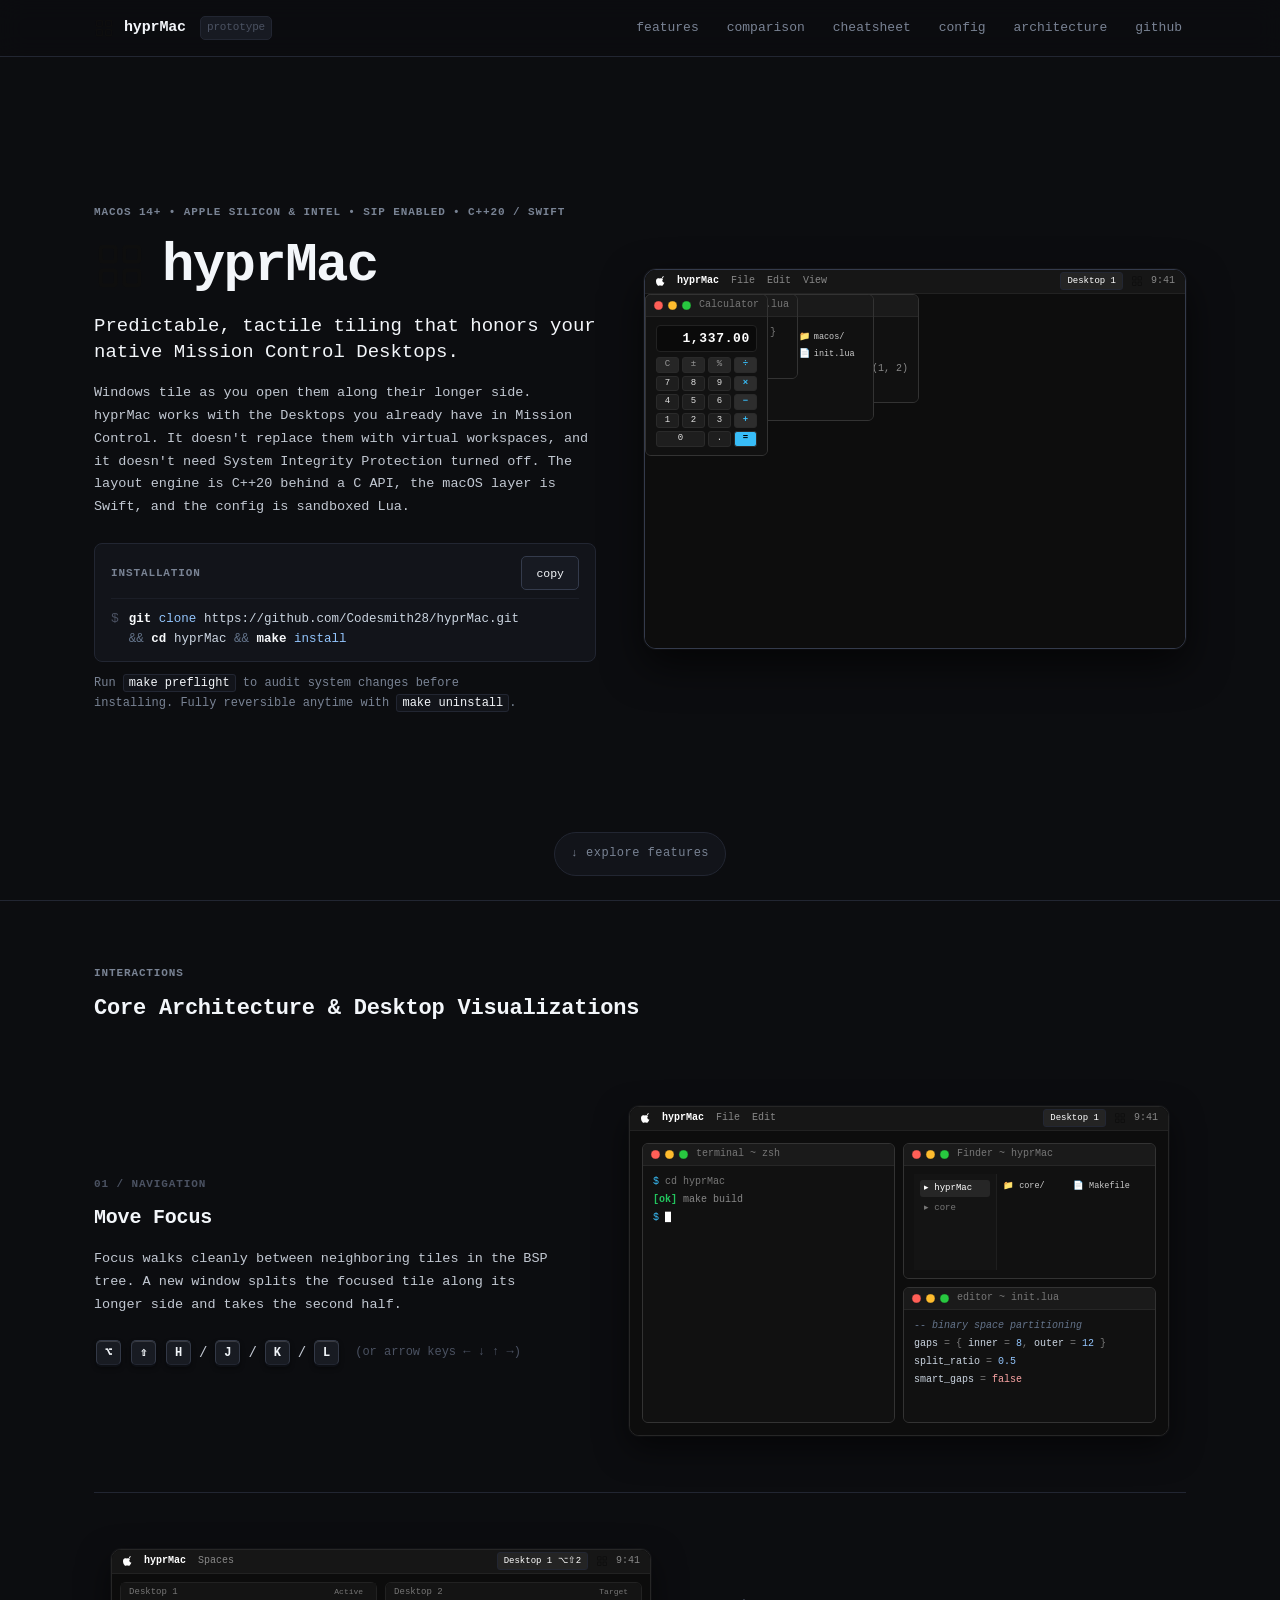
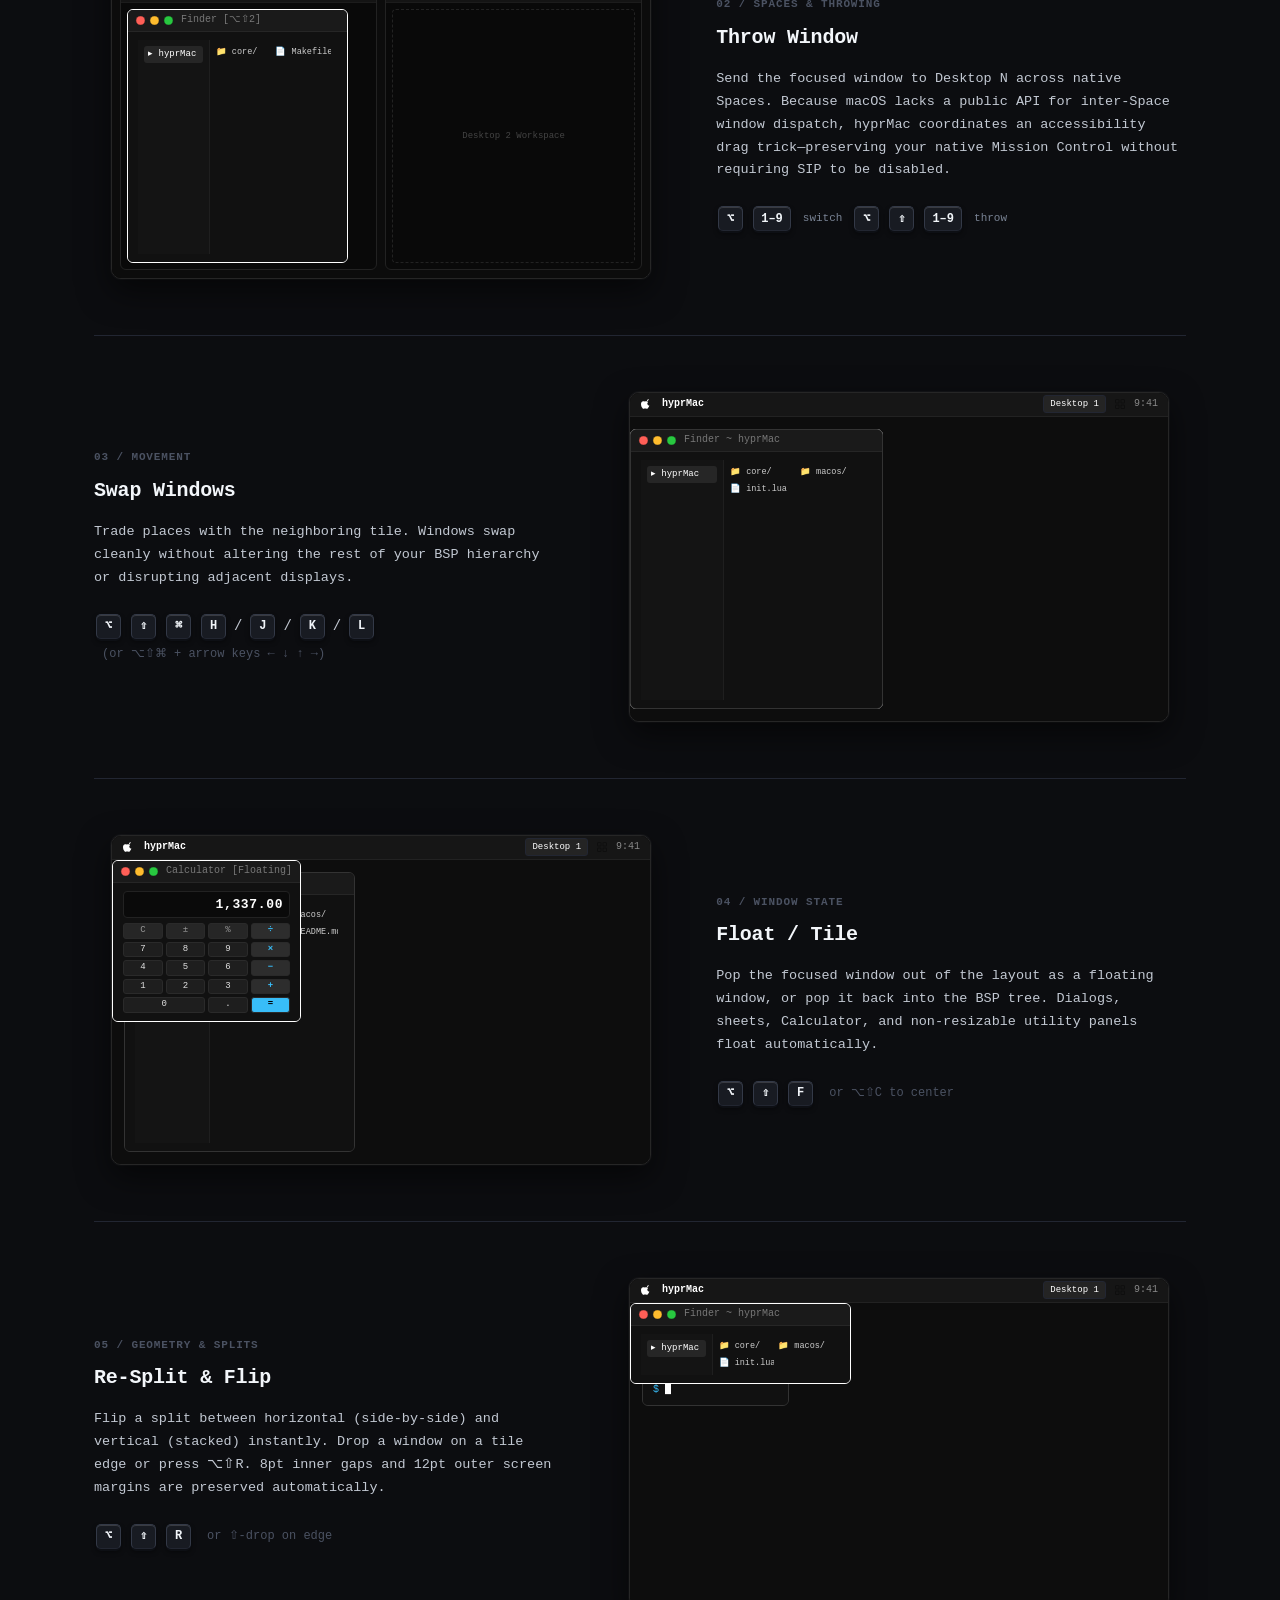
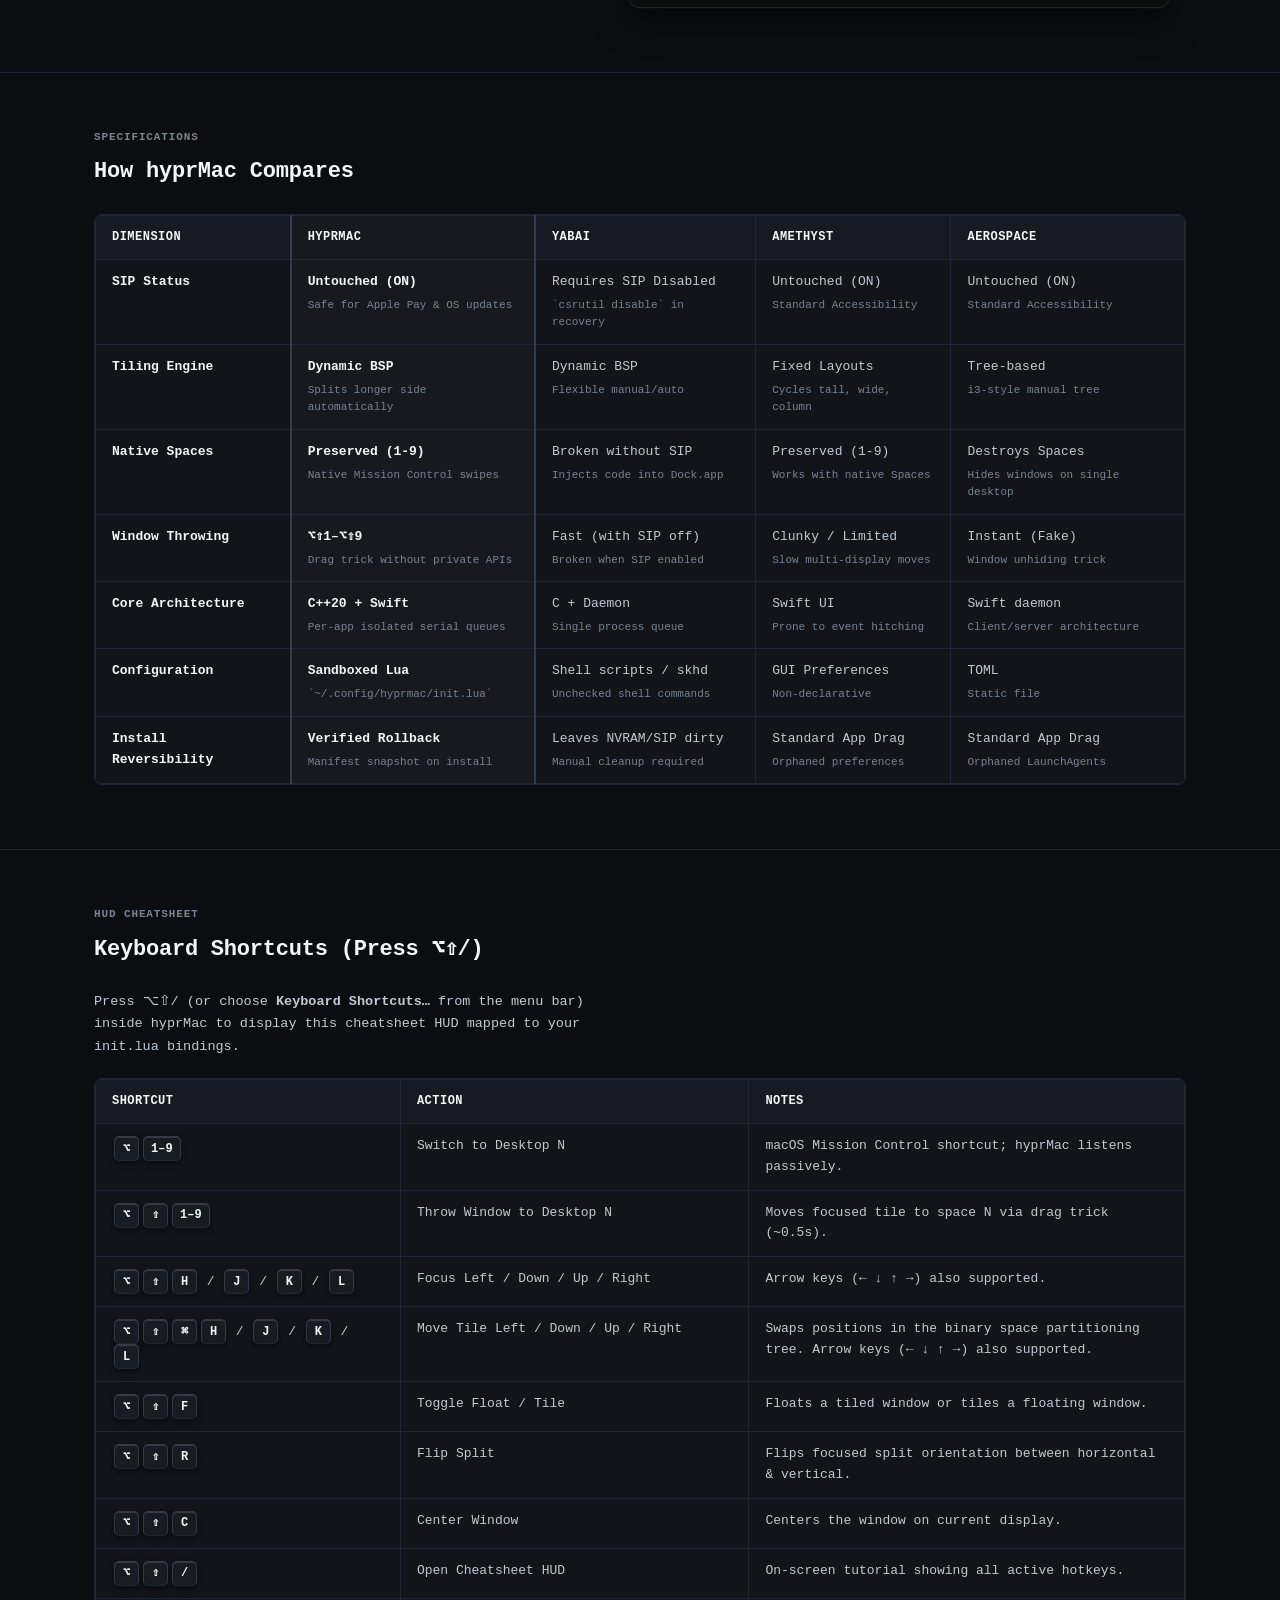
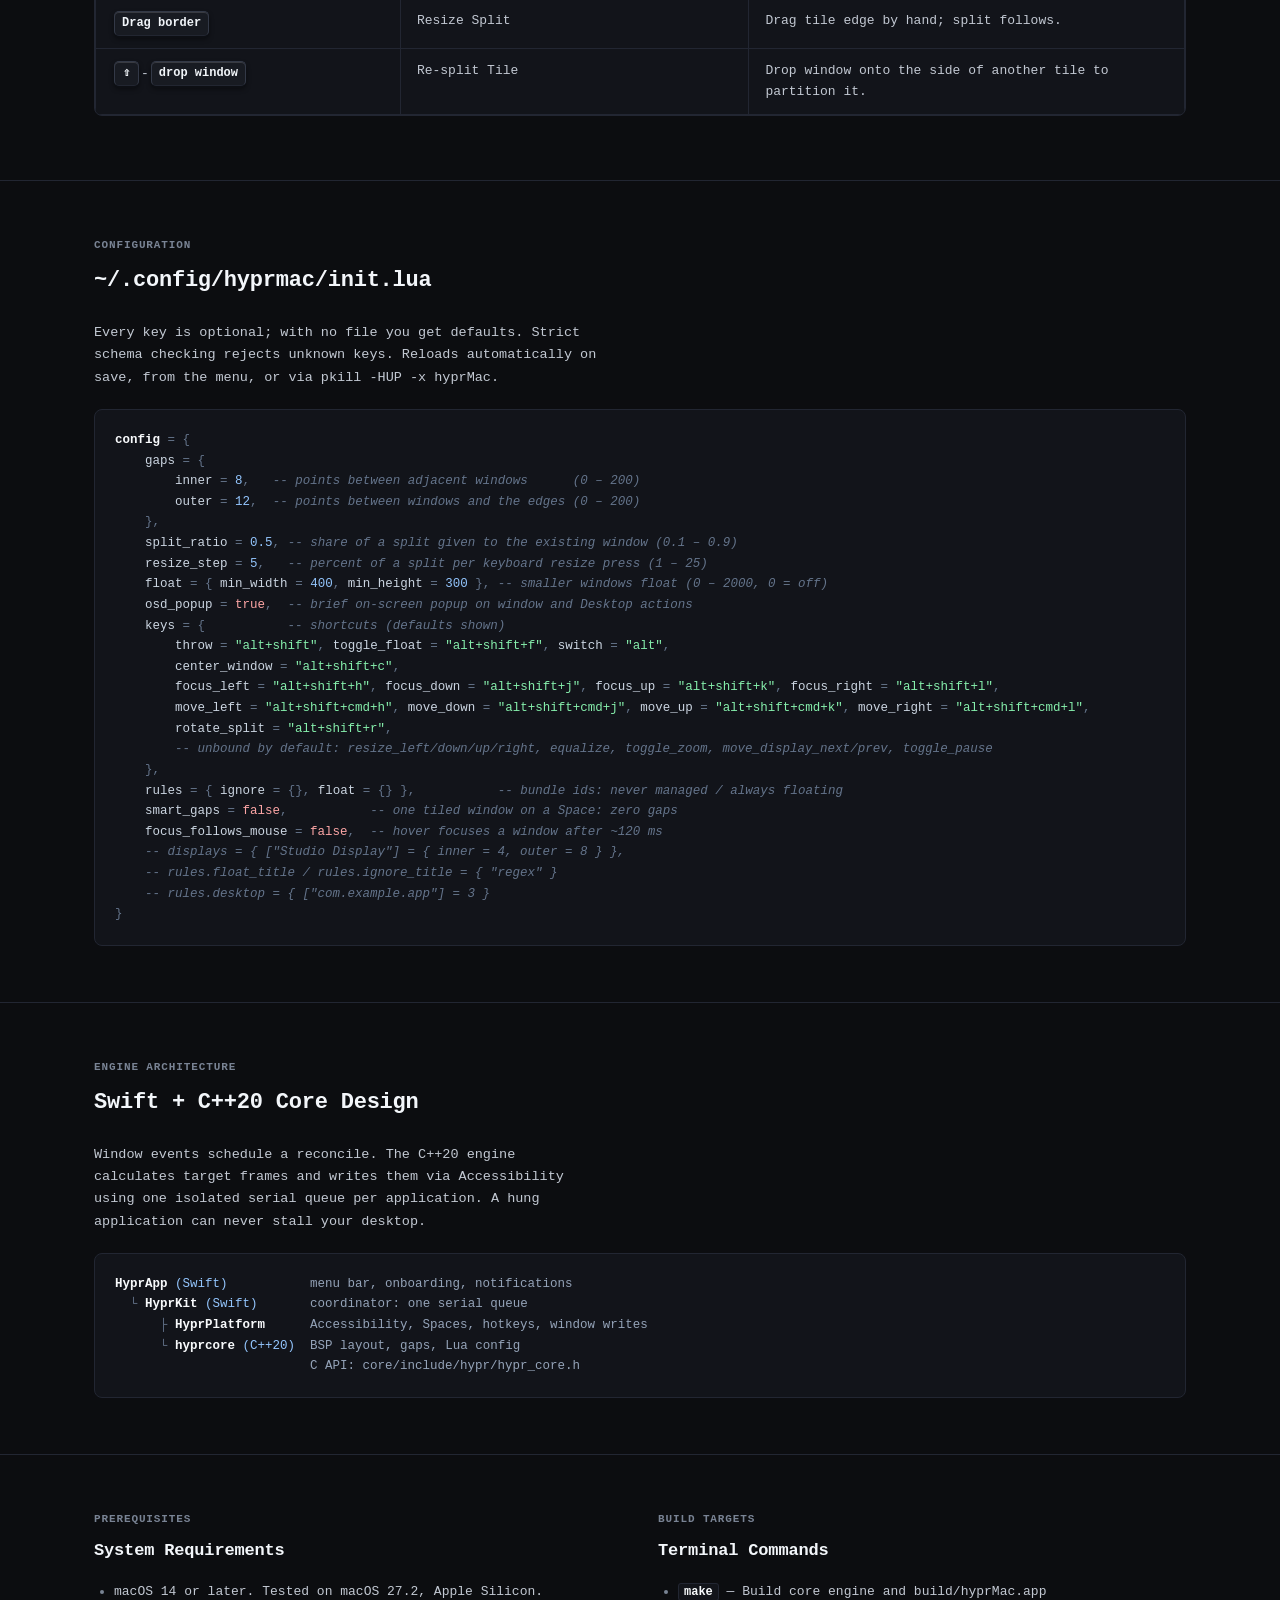
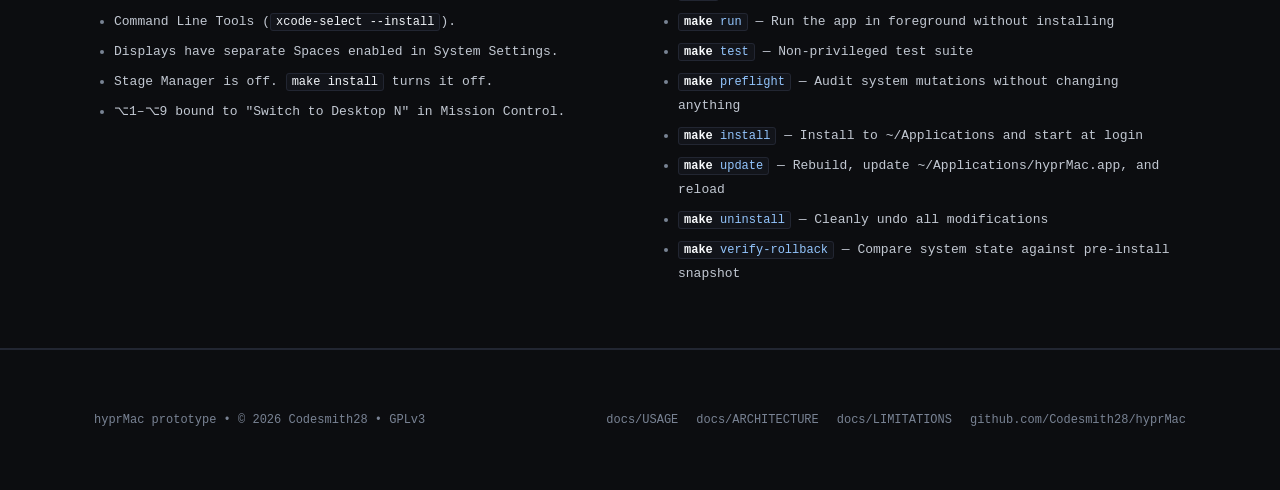
==== commit a2bc78f1: "deploy: human design consistency and responsive overhaul" ====
--- a/index.html
+++ b/index.html
@@ -36,7 +36,7 @@
   </header>
 
   <main id="top">
-    <!-- Hero Section: Full Viewport 100vh Landing -->
+    <!-- Hero Section: Full Viewport Landing -->
     <section class="hero-section">
       <div class="container hero-container">
         <div class="hero-2col">
@@ -50,17 +50,17 @@
             </div>
 
             <p class="hero-tagline">
-              Hyprland-style tiling for macOS that keeps your native Spaces.
+              Predictable, tactile tiling that honors your native Mission Control Desktops.
             </p>
 
             <p class="hero-desc">
               Windows tile as you open them along their longer side. hyprMac works with the Desktops you already have in Mission Control. It doesn't replace them with virtual workspaces, and it doesn't need System Integrity Protection turned off. The layout engine is C++20 behind a C API, the macOS layer is Swift, and the config is sandboxed Lua.
             </p>
 
-            <!-- Wrapped Quickstart Install Snippet with 1-click Copy -->
+            <!-- Quickstart Install Card with 1-Click Copy -->
             <div class="install-block">
               <div class="install-bar">
-                <span class="install-label">// QUICKSTART</span>
+                <span class="install-label">INSTALLATION</span>
                 <button class="btn-copy" id="copy-btn" aria-label="Copy install command">copy</button>
               </div>
               <div class="install-cmd-wrap">
@@ -69,7 +69,7 @@
               </div>
             </div>
             <div class="install-note">
-              Run <code>make preflight</code> to audit changes before installing. Fully reversible with <code>make uninstall</code>.
+              Run <code>make preflight</code> to audit system changes before installing. Fully reversible anytime with <code>make uninstall</code>.
             </div>
           </div>
 
@@ -212,29 +212,31 @@
         </div>
       </div>
 
-      <!-- Slightly Bouncing Button: Explore Features -->
-      <div class="hero-explore-wrap">
-        <a href="#features" class="btn-explore" aria-label="Scroll down to explore features">↓ explore features</a>
+      <!-- Refined Scroll Link -->
+      <div class="hero-scroll-indicator">
+        <a href="#features" class="hero-anchor-link" aria-label="Scroll down to explore features">
+          <span class="anchor-icon">↓</span> explore features
+        </a>
       </div>
     </section>
 
-    <!-- Alternating Feature Showcase -->
+    <!-- Alternating & Panoramic Feature Showcase -->
     <section id="features" class="features-section">
       <div class="container">
-        <div class="section-label">// SHOWCASE</div>
-        <h2 class="section-title">Core Features &amp; macOS Desktop Visualizations</h2>
+        <div class="section-label">INTERACTIONS</div>
+        <h2 class="section-title">Core Architecture &amp; Desktop Visualizations</h2>
 
         <!-- Feature 1: Move Focus (Desc Left, Anim Right) -->
         <div class="feature-row">
           <div class="feature-text-col">
-            <div class="feature-tag">01 / Navigation</div>
+            <div class="feature-tag">01 / NAVIGATION</div>
             <h3 class="feature-heading">Move Focus</h3>
             <p class="feature-desc">
               Focus walks cleanly between neighboring tiles in the BSP tree. A new window splits the focused tile along its longer side and takes the second half.
             </p>
             <div class="keycap-row">
               <kbd class="kbd">⌥</kbd><kbd class="kbd">⇧</kbd><kbd class="kbd">H</kbd> / <kbd class="kbd">J</kbd> / <kbd class="kbd">K</kbd> / <kbd class="kbd">L</kbd>
-              <span class="key-hint" style="color: var(--text-dim); font-size: 13px; margin-left: 8px;">(or arrow keys ← ↓ ↑ →)</span>
+              <span class="key-hint">(or arrow keys ← ↓ ↑ →)</span>
             </div>
           </div>
           <div class="feature-anim-col">
@@ -281,25 +283,17 @@
                       </div>
                     </div>
                   </div>
+                  <!-- Authentic Code Editor Window in Feature 1 -->
                   <div class="mac-window win-focus-3">
                     <div class="mac-titlebar">
                       <div class="traffic-lights"><span class="tl tl-red"></span><span class="tl tl-yellow"></span><span class="tl tl-green"></span></div>
-                      <span class="win-title">Calculator</span>
-                    </div>
-                    <div class="mac-body dummy-calc">
-                      <div class="calc-screen">42.0</div>
-                      <div class="calc-grid">
-                        <div class="calc-btn calc-fn">C</div>
-                        <div class="calc-btn calc-op">÷</div>
-                        <div class="calc-btn">7</div>
-                        <div class="calc-btn calc-op">×</div>
-                        <div class="calc-btn">4</div>
-                        <div class="calc-btn calc-op">−</div>
-                        <div class="calc-btn">1</div>
-                        <div class="calc-btn calc-op">+</div>
-                        <div class="calc-btn calc-zero">0</div>
-                        <div class="calc-btn calc-eq">=</div>
-                      </div>
+                      <span class="win-title">editor ~ init.lua</span>
+                    </div>
+                    <div class="mac-body dummy-code">
+                      <div class="code-line"><span class="syn-comment">-- binary space partitioning</span></div>
+                      <div class="code-line"><span class="syn-prop">gaps</span> = { <span class="syn-prop">inner</span> = <span class="syn-num">8</span>, <span class="syn-prop">outer</span> = <span class="syn-num">12</span> }</div>
+                      <div class="code-line"><span class="syn-prop">split_ratio</span> = <span class="syn-num">0.5</span></div>
+                      <div class="code-line"><span class="syn-prop">smart_gaps</span> = <span class="syn-bool">false</span></div>
                     </div>
                   </div>
                 </div>
@@ -311,14 +305,14 @@
         <!-- Feature 2: Native Spaces & Throwing (Anim Left, Desc Right) -->
         <div class="feature-row row-reverse">
           <div class="feature-text-col">
-            <div class="feature-tag">02 / Spaces &amp; Throwing</div>
+            <div class="feature-tag">02 / SPACES &amp; THROWING</div>
             <h3 class="feature-heading">Throw Window</h3>
             <p class="feature-desc">
-              Send the focused window to Desktop N across native Spaces. macOS has no public API for moving windows between Desktops, so hyprMac uses an accessibility drag trick without requiring SIP disabled.
+              Send the focused window to Desktop N across native Spaces. Because macOS lacks a public API for inter-Space window dispatch, hyprMac coordinates an accessibility drag trick—preserving your native Mission Control without requiring SIP to be disabled.
             </p>
             <div class="keycap-row">
-              <kbd class="kbd">⌥</kbd><kbd class="kbd">1–9</kbd> <span style="color:#666; font-size:12px; margin: 0 4px;">switch</span>
-              <kbd class="kbd">⌥</kbd><kbd class="kbd">⇧</kbd><kbd class="kbd">1–9</kbd> <span style="color:#666; font-size:12px; margin: 0 4px;">throw</span>
+              <kbd class="kbd">⌥</kbd><kbd class="kbd">1–9</kbd> <span class="key-action-hint">switch</span>
+              <kbd class="kbd">⌥</kbd><kbd class="kbd">⇧</kbd><kbd class="kbd">1–9</kbd> <span class="key-action-hint">throw</span>
             </div>
           </div>
           <div class="feature-anim-col">
@@ -393,14 +387,14 @@
         <!-- Feature 3: Navigation & Move (Desc Left, Anim Right) -->
         <div class="feature-row">
           <div class="feature-text-col">
-            <div class="feature-tag">03 / Movement</div>
+            <div class="feature-tag">03 / MOVEMENT</div>
             <h3 class="feature-heading">Swap Windows</h3>
             <p class="feature-desc">
               Trade places with the neighboring tile. Windows swap cleanly without altering the rest of your BSP hierarchy or disrupting adjacent displays.
             </p>
             <div class="keycap-row">
               <kbd class="kbd">⌥</kbd><kbd class="kbd">⇧</kbd><kbd class="kbd">⌘</kbd><kbd class="kbd">H</kbd> / <kbd class="kbd">J</kbd> / <kbd class="kbd">K</kbd> / <kbd class="kbd">L</kbd>
-              <span class="key-hint" style="color: var(--text-dim); font-size: 13px; margin-left: 8px;">(or ⌥⇧⌘ + arrow keys ← ↓ ↑ →)</span>
+              <span class="key-hint">(or ⌥⇧⌘ + arrow keys ← ↓ ↑ →)</span>
             </div>
           </div>
           <div class="feature-anim-col">
@@ -454,14 +448,14 @@
         <!-- Feature 4: Floating Rules (Anim Left, Desc Right) -->
         <div class="feature-row row-reverse">
           <div class="feature-text-col">
-            <div class="feature-tag">04 / Window State</div>
+            <div class="feature-tag">04 / WINDOW STATE</div>
             <h3 class="feature-heading">Float / Tile</h3>
             <p class="feature-desc">
-              Pop the focused window out of the layout as a floating window, or pop it back into the BSP tree. Dialogs, sheets, Calculator, and non-resizable panels float automatically.
+              Pop the focused window out of the layout as a floating window, or pop it back into the BSP tree. Dialogs, sheets, Calculator, and non-resizable utility panels float automatically.
             </p>
             <div class="keycap-row">
               <kbd class="kbd">⌥</kbd><kbd class="kbd">⇧</kbd><kbd class="kbd">F</kbd>
-              <span style="color:#666; font-size:12px; margin-left: 8px;">or ⌥⇧C to center</span>
+              <span class="key-hint">or ⌥⇧C to center</span>
             </div>
           </div>
           <div class="feature-anim-col">
@@ -536,14 +530,14 @@
         <!-- Feature 5: Flip Split & Gaps (Desc Left, Anim Right) -->
         <div class="feature-row">
           <div class="feature-text-col">
-            <div class="feature-tag">05 / Geometry &amp; Splits</div>
+            <div class="feature-tag">05 / GEOMETRY &amp; SPLITS</div>
             <h3 class="feature-heading">Re-Split &amp; Flip</h3>
             <p class="feature-desc">
               Flip a split between horizontal (side-by-side) and vertical (stacked) instantly. Drop a window on a tile edge or press <code>⌥⇧R</code>. 8pt inner gaps and 12pt outer screen margins are preserved automatically.
             </p>
             <div class="keycap-row">
               <kbd class="kbd">⌥</kbd><kbd class="kbd">⇧</kbd><kbd class="kbd">R</kbd>
-              <span style="color:#666; font-size:12px; margin-left: 8px;">or ⇧-Drop on edge</span>
+              <span class="key-hint">or ⇧-drop on edge</span>
             </div>
           </div>
           <div class="feature-anim-col">
@@ -599,7 +593,7 @@
     <!-- Comparison Matrix Section -->
     <section id="comparison" class="matrix-section">
       <div class="container">
-        <div class="section-label">// COMPARISON</div>
+        <div class="section-label">SPECIFICATIONS</div>
         <h2 class="section-title">How hyprMac Compares</h2>
 
         <div class="matrix-table-wrap">
@@ -616,7 +610,7 @@
             <tbody>
               <tr>
                 <td><strong>SIP Status</strong></td>
-                <td class="col-highlight"><strong>Untouched (ON)</strong><span class="matrix-sub">Safe for Apple Pay & OS updates</span></td>
+                <td class="col-highlight"><strong>Untouched (ON)</strong><span class="matrix-sub">Safe for Apple Pay &amp; OS updates</span></td>
                 <td>Requires SIP Disabled<span class="matrix-sub">`csrutil disable` in recovery</span></td>
                 <td>Untouched (ON)<span class="matrix-sub">Standard Accessibility</span></td>
                 <td>Untouched (ON)<span class="matrix-sub">Standard Accessibility</span></td>
@@ -672,18 +666,18 @@
     <!-- Authentic Monospace Cheatsheet -->
     <section id="cheatsheet" class="cheatsheet-section">
       <div class="container">
-        <div class="section-label">// CHEATSHEET</div>
+        <div class="section-label">HUD CHEATSHEET</div>
         <h2 class="section-title">Keyboard Shortcuts (Press ⌥⇧/)</h2>
-        <p class="hero-desc" style="margin-bottom: 20px;">
-          Press <code>⌥⇧/</code> (or select <strong>Keyboard Shortcuts…</strong> from the menu) inside hyprMac to display this cheatsheet HUD mapped to your <code>init.lua</code> bindings.
+        <p class="section-intro">
+          Press <code>⌥⇧/</code> (or choose <strong>Keyboard Shortcuts…</strong> from the menu bar) inside hyprMac to display this cheatsheet HUD mapped to your <code>init.lua</code> bindings.
         </p>
 
         <div class="matrix-table-wrap">
           <table class="cheatsheet-table">
             <thead>
               <tr>
-                <th style="width: 25%;">Shortcut</th>
-                <th style="width: 35%;">Action</th>
+                <th style="width: 28%;">Shortcut</th>
+                <th style="width: 32%;">Action</th>
                 <th style="width: 40%;">Notes</th>
               </tr>
             </thead>
@@ -747,9 +741,9 @@
     <!-- Real init.lua Config Block -->
     <section id="config" class="config-section">
       <div class="container">
-        <div class="section-label">// CONFIGURATION</div>
+        <div class="section-label">CONFIGURATION</div>
         <h2 class="section-title">~/.config/hyprmac/init.lua</h2>
-        <p class="hero-desc" style="margin-bottom: 20px;">
+        <p class="section-intro">
           Every key is optional; with no file you get defaults. Strict schema checking rejects unknown keys. Reloads automatically on save, from the menu, or via <code>pkill -HUP -x hyprMac</code>.
         </p>
 
@@ -783,9 +777,9 @@
     <!-- Architecture Section -->
     <section id="architecture" class="arch-section">
       <div class="container">
-        <div class="section-label">// ARCHITECTURE</div>
+        <div class="section-label">ENGINE ARCHITECTURE</div>
         <h2 class="section-title">Swift + C++20 Core Design</h2>
-        <p class="hero-desc" style="margin-bottom: 20px;">
+        <p class="section-intro">
           Window events schedule a reconcile. The C++20 engine calculates target frames and writes them via Accessibility using one isolated serial queue per application. A hung application can never stall your desktop.
         </p>
 
@@ -802,8 +796,8 @@
       <div class="container">
         <div class="targets-grid">
           <div>
-            <div class="section-label">// REQUIREMENTS</div>
-            <h3 class="subsection-title">System Prerequisites</h3>
+            <div class="section-label">PREREQUISITES</div>
+            <h3 class="subsection-title">System Requirements</h3>
             <ul class="item-list">
               <li>macOS 14 or later. Tested on macOS 27.2, Apple Silicon.</li>
               <li>Command Line Tools (<code>xcode-select --install</code>).</li>
@@ -814,7 +808,7 @@
           </div>
 
           <div>
-            <div class="section-label">// MAKE TARGETS</div>
+            <div class="section-label">BUILD TARGETS</div>
             <h3 class="subsection-title">Terminal Commands</h3>
             <ul class="item-list">
               <li><code><span class="sh-cmd">make</span></code> — Build core engine and build/hyprMac.app</li>
--- a/style.css
+++ b/style.css
@@ -1,31 +1,49 @@
 /* ==========================================================================
-   hyprMac — Minimalist Swiss Monospace Stylesheet
-   Pure System Monospace • Flat Gradientless Palette • Zero Frameworks
+   hyprMac — Human-Refined Swiss Monospace Stylesheet
+   Pure System Monospace • Handcrafted Geometry • Physical Tactility • Zero External Fonts
    ========================================================================== */
 
 :root {
-  --bg: #0e0e0e;
-  --bg-surface: #141414;
-  --bg-subtle: #1c1c1c;
-  --bg-tile: #222222;
-  --bg-tile-active: #333333;
-
-  --border: #262626;
-  --border-strong: #444444;
-  --border-focus: #888888;
-
-  --text: #e0e0e0;
-  --text-bright: #ffffff;
-  --text-muted: #888888;
-  --text-dim: #555555;
-
-  --accent: #ffffff;
-  --accent-inverse: #000000;
-  
-  --max-width: 1060px;
-}
-
-/* Base Reset */
+  /* Surface & Background Hierarchy */
+  --bg: #0c0d10;
+  --bg-surface: #12141a;
+  --bg-subtle: #171a22;
+  --bg-card: #151820;
+  --bg-tile: #1e222c;
+  --bg-tile-active: #282e3c;
+
+  /* Border Tiers */
+  --border-subtle: #1b1e27;
+  --border: #222632;
+  --border-strong: #343b4c;
+  --border-focus: #e2e8f0;
+
+  /* Typography Optical Hierarchy */
+  --text: #c2c8d2;
+  --text-bright: #f3f6fa;
+  --text-muted: #798394;
+  --text-dim: #4b5262;
+
+  /* Accents */
+  --accent: #f8fafc;
+  --accent-inverse: #090a0f;
+  --accent-blue: #38bdf8;
+  --accent-green: #34d399;
+  --accent-yellow: #fbbf24;
+  --accent-red: #f87171;
+
+  /* Mathematical Radius Scale: 12px outer -> 8px cards -> 5px micro */
+  --radius-outer: 12px;
+  --radius-card: 8px;
+  --radius-sm: 5px;
+  --radius-pill: 9999px;
+
+  /* Layout Rhythm */
+  --max-width: 1140px;
+  --content-measure: 62ch;
+}
+
+/* Base Reset & Monospace Lock */
 *, *::before, *::after {
   box-sizing: border-box;
   margin: 0;
@@ -36,9 +54,10 @@
   font-family: monospace;
   background-color: var(--bg);
   color: var(--text);
-  line-height: 1.5;
+  line-height: 1.6;
   scroll-behavior: smooth;
   -webkit-font-smoothing: antialiased;
+  -moz-osx-font-smoothing: grayscale;
 }
 
 body {
@@ -47,24 +66,26 @@
   color: var(--text);
   min-height: 100vh;
   font-size: 14px;
-}
-
-/* Typography & Monospace Rules */
+  overflow-x: hidden;
+  position: relative;
+}
+
+/* Universal Monospace Enforcement */
 h1, h2, h3, h4, h5, h6,
 p, span, a, code, pre,
-table, th, td, input, button {
+table, th, td, input, button, kbd {
   font-family: monospace;
-  font-weight: normal;
 }
 
 a {
   color: var(--text-bright);
   text-decoration: underline;
   text-underline-offset: 3px;
+  transition: color 0.15s ease, opacity 0.15s ease;
 }
 
 a:hover {
-  color: var(--text-muted);
+  color: var(--accent-blue);
 }
 
 .container {
@@ -72,15 +93,19 @@
   max-width: var(--max-width);
   margin-left: auto;
   margin-right: auto;
-  padding: 0 20px;
-}
-
-/* Header & Nav */
+  padding: 0 24px;
+}
+
+/* ==========================================================================
+   Header & Navigation
+   ========================================================================== */
 .site-header {
   border-bottom: 1px solid var(--border);
   position: sticky;
   top: 0;
-  background-color: var(--bg);
+  background-color: rgba(12, 13, 16, 0.92);
+  backdrop-filter: blur(12px);
+  -webkit-backdrop-filter: blur(12px);
   z-index: 100;
 }
 
@@ -88,7 +113,7 @@
   display: flex;
   align-items: center;
   justify-content: space-between;
-  height: 52px;
+  height: 56px;
 }
 
 .brand {
@@ -97,25 +122,33 @@
   gap: 10px;
   color: var(--text-bright);
   text-decoration: none;
-  font-weight: bold;
+  font-weight: 700;
+  font-size: 15px;
+  letter-spacing: -0.01em;
+  padding: 6px 0;
 }
 
 .brand-icon {
-  width: 18px;
-  height: 18px;
+  width: 20px;
+  height: 20px;
   display: block;
 }
 
 .brand-tag {
   color: var(--text-dim);
-  font-size: 12px;
-  margin-left: 6px;
+  font-size: 11px;
+  font-weight: 400;
+  background: var(--bg-subtle);
+  border: 1px solid var(--border);
+  padding: 2px 6px;
+  border-radius: var(--radius-sm);
+  margin-left: 4px;
 }
 
 .nav-links {
   display: flex;
   align-items: center;
-  gap: 18px;
+  gap: 20px;
   list-style: none;
 }
 
@@ -123,27 +156,33 @@
   color: var(--text-muted);
   text-decoration: none;
   font-size: 13px;
+  padding: 6px 4px;
+  min-height: 44px;
+  display: inline-flex;
+  align-items: center;
 }
 
 .nav-links a:hover {
   color: var(--text-bright);
 }
 
-/* Hero Section: Full Viewport Landing Page */
+/* ==========================================================================
+   Hero Section: Panoramic Landing
+   ========================================================================== */
 .hero-section {
-  min-height: calc(100vh - 52px);
+  min-height: calc(100vh - 56px);
   display: flex;
   flex-direction: column;
   justify-content: center;
   position: relative;
-  padding: 40px 0 80px;
+  padding: 48px 0 88px;
   border-bottom: 1px solid var(--border);
   box-sizing: border-box;
 }
 
 .hero-container {
   width: 100%;
-  max-width: 1240px;
+  max-width: var(--max-width);
   margin-left: auto;
   margin-right: auto;
   padding: 0 24px;
@@ -153,18 +192,18 @@
   display: flex;
   align-items: center;
   justify-content: space-between;
-  gap: 40px;
+  gap: 48px;
   width: 100%;
 }
 
 .hero-left-col {
-  flex: 1 1 480px;
-  max-width: 560px;
+  flex: 1 1 500px;
+  max-width: 540px;
 }
 
 .hero-right-col {
   flex: 1 1 540px;
-  max-width: 620px;
+  max-width: 580px;
   display: flex;
   justify-content: center;
 }
@@ -172,99 +211,71 @@
 .hero-meta {
   color: var(--text-muted);
   font-size: 11px;
+  margin-bottom: 16px;
+  text-transform: uppercase;
+  letter-spacing: 0.08em;
+  font-weight: 600;
+}
+
+.hero-brand {
+  display: flex;
+  align-items: center;
+  gap: 16px;
   margin-bottom: 18px;
-  text-transform: uppercase;
-  letter-spacing: 0.5px;
-}
-
-.hero-brand {
-  display: flex;
-  align-items: center;
-  gap: 20px;
-  margin-bottom: 18px;
 }
 
 .hero-brand-icon {
-  width: 58px;
-  height: 58px;
+  width: 52px;
+  height: 52px;
   display: block;
+  flex-shrink: 0;
 }
 
 .hero-title {
-  font-size: 64px;
-  font-weight: bold;
+  font-size: 54px;
+  font-weight: 700;
   color: var(--text-bright);
   margin: 0;
-  line-height: 1;
+  line-height: 1.05;
   letter-spacing: -0.03em;
 }
 
 .hero-tagline {
-  font-size: 20px;
-  font-weight: normal;
+  font-size: 19px;
+  font-weight: 400;
   color: var(--text-bright);
   margin-bottom: 16px;
-  line-height: 1.35;
-  max-width: 880px;
+  line-height: 1.4;
+  max-width: 48ch;
 }
 
 .hero-desc {
   font-size: 13.5px;
   color: var(--text);
-  line-height: 1.6;
-  margin-bottom: 22px;
-  max-width: 880px;
-}
-
+  line-height: 1.7;
+  margin-bottom: 24px;
+  max-width: var(--content-measure);
+}
+
+/* Desktop Preview Stage */
 .hero-desktop-preview {
   width: 100%;
-  max-width: 620px;
+  max-width: 580px;
   height: 380px;
-  background-color: #0c0c0c;
-  border: 1px solid #282828;
-  border-radius: 10px;
+  background-color: var(--bg);
+  border: 1px solid var(--border-strong);
+  border-radius: var(--radius-outer);
   position: relative;
   overflow: hidden;
   display: flex;
   flex-direction: column;
   user-select: none;
   box-sizing: border-box;
-  box-shadow: 0 12px 36px rgba(0, 0, 0, 0.6);
-}
-
-@media (max-width: 1040px) {
-  .hero-2col {
-    flex-direction: column;
-    gap: 32px;
-  }
-  .hero-left-col,
-  .hero-right-col {
-    max-width: 100%;
-    width: 100%;
-  }
-  .hero-desktop-preview {
-    max-width: 100%;
-  }
-}
-
-@media (max-width: 600px) {
-  .hero-title {
-    font-size: 44px;
-  }
-  .hero-brand-icon {
-    width: 40px;
-    height: 40px;
-  }
-  .hero-tagline {
-    font-size: 17px;
-  }
-  .hero-desktop-preview {
-    height: 320px;
-  }
-}
-
-/* Bouncing Explore Features Button */
-.hero-explore-wrap {
+  box-shadow: 0 16px 40px rgba(0, 0, 0, 0.65), 0 0 0 1px rgba(255, 255, 255, 0.04);
+}
+
+/* Subtle, Craftsperson Scroll Indicator (Replacing generic bounce button) */
+.hero-scroll-indicator {
   position: absolute;
   bottom: 24px;
   left: 50%;
@@ -273,50 +284,66 @@
   z-index: 10;
 }
 
-.btn-explore {
+.hero-anchor-link {
   display: inline-flex;
   align-items: center;
   gap: 8px;
   color: var(--text-muted);
   text-decoration: none;
   font-size: 12px;
-  letter-spacing: 0.05em;
+  letter-spacing: 0.04em;
   padding: 8px 16px;
+  min-height: 44px;
   background-color: var(--bg-surface);
   border: 1px solid var(--border);
-  animation: bounceExplore 2s ease-in-out infinite;
-  transition: color 0.15s, border-color 0.15s, background-color 0.15s;
-}
-
-.btn-explore:hover {
-  color: var(--text-bright);
-  border-color: var(--text-bright);
+  border-radius: var(--radius-pill);
+  transition: color 0.15s ease, border-color 0.15s ease, background-color 0.15s ease;
+}
+
+.hero-anchor-link:hover {
+  color: var(--text-bright);
+  border-color: var(--border-strong);
   background-color: var(--bg-subtle);
 }
 
-@keyframes bounceExplore {
-  0%, 100% {
-    transform: translateY(0);
-  }
-  50% {
-    transform: translateY(6px);
-  }
-}
-
+.anchor-icon {
+  font-size: 11px;
+}
+
+/* ==========================================================================
+   Tactile Keycaps (.kbd) — Authentic Depth Math & Shadows
+   ========================================================================== */
 .kbd {
   display: inline-flex;
   align-items: center;
   justify-content: center;
-  background-color: #1a1a1a;
-  border: 1px solid #444444;
-  border-radius: 4px;
-  color: #ffffff;
+  background: #181b22;
+  border: 1px solid #333947;
+  border-bottom-color: #222631;
+  border-radius: var(--radius-sm);
+  color: #f1f5f9;
   font-family: monospace;
-  font-size: 13px;
-  padding: 3px 8px;
-  min-width: 24px;
-  box-shadow: 0 1px 0 rgba(255, 255, 255, 0.12);
+  font-size: 12px;
+  font-weight: 600;
+  line-height: 1;
+  padding: 4px 7px;
+  min-width: 25px;
+  height: 25px;
+  box-shadow: inset 0 1px 0 rgba(255, 255, 255, 0.14),
+              0 2px 0 #0d0f14,
+              0 3px 5px rgba(0, 0, 0, 0.45);
   margin: 0 2px;
+  vertical-align: middle;
+  user-select: none;
+  box-sizing: border-box;
+  transition: transform 0.08s ease, box-shadow 0.08s ease;
+}
+
+.kbd:active {
+  transform: translateY(1px);
+  box-shadow: inset 0 1px 0 rgba(255, 255, 255, 0.06),
+              0 1px 0 #0d0f14,
+              0 1px 3px rgba(0, 0, 0, 0.4);
 }
 
 .keycap-row {
@@ -324,26 +351,33 @@
   align-items: center;
   gap: 6px;
   flex-wrap: wrap;
-  margin-top: 6px;
-}
-
-.hero-desc {
-  font-size: 14px;
-  color: var(--text);
-  line-height: 1.65;
-  margin-bottom: 30px;
-  max-width: 860px;
-}
-
-/* Quickstart Command Box */
+  margin-top: 8px;
+}
+
+.key-hint {
+  color: var(--text-dim);
+  font-size: 12px;
+  margin-left: 8px;
+}
+
+.key-action-hint {
+  color: var(--text-muted);
+  font-size: 11px;
+  margin: 0 4px;
+}
+
+/* ==========================================================================
+   Quickstart Install Card
+   ========================================================================== */
 .install-block {
   background-color: var(--bg-surface);
   border: 1px solid var(--border);
-  padding: 10px 14px 12px;
+  border-radius: var(--radius-card);
+  padding: 12px 16px;
   margin-bottom: 12px;
   display: flex;
   flex-direction: column;
-  gap: 8px;
+  gap: 10px;
   overflow: hidden;
 }
 
@@ -351,14 +385,16 @@
   display: flex;
   align-items: center;
   justify-content: space-between;
-  border-bottom: 1px solid var(--border);
+  border-bottom: 1px solid var(--border-subtle);
   padding-bottom: 8px;
 }
 
 .install-label {
   font-size: 11px;
+  font-weight: 600;
   color: var(--text-muted);
-  letter-spacing: 0.05em;
+  letter-spacing: 0.08em;
+  text-transform: uppercase;
   user-select: none;
 }
 
@@ -379,10 +415,10 @@
 
 .cmd-text {
   color: var(--text-bright);
-  font-size: 13px;
+  font-size: 12.5px;
   line-height: 1.6;
   white-space: normal;
-  word-break: break-word;
+  word-break: break-all;
   overflow-wrap: anywhere;
   flex: 1;
 }
@@ -396,11 +432,16 @@
   background: var(--bg-subtle);
   color: var(--text-bright);
   border: 1px solid var(--border-strong);
-  padding: 4px 10px;
-  font-size: 11px;
+  border-radius: var(--radius-sm);
+  padding: 6px 14px;
+  font-size: 11.5px;
   cursor: pointer;
   white-space: nowrap;
-  transition: background-color 0.15s, color 0.15s;
+  min-height: 34px;
+  display: inline-flex;
+  align-items: center;
+  justify-content: center;
+  transition: background-color 0.15s ease, color 0.15s ease, border-color 0.15s ease;
 }
 
 .btn-copy:hover {
@@ -413,204 +454,316 @@
   background: #22c55e;
   border-color: #22c55e;
   color: #000000;
+  font-weight: 600;
 }
 
 .install-note {
   font-size: 12px;
   color: var(--text-muted);
-}
-
-/* Comparison Summary Table */
-.matrix-section {
-  padding: 48px 0;
+  line-height: 1.6;
+  max-width: var(--content-measure);
+}
+
+.install-note code {
+  color: var(--text-bright);
+  background: var(--bg-surface);
+  border: 1px solid var(--border);
+  padding: 1px 5px;
+  border-radius: 3px;
+}
+
+/* ==========================================================================
+   Section Headers & Editorial Typography
+   ========================================================================== */
+.section-label {
+  font-size: 11px;
+  font-weight: 600;
+  color: var(--text-muted);
+  text-transform: uppercase;
+  letter-spacing: 0.08em;
+  margin-bottom: 8px;
+}
+
+.section-title {
+  font-size: 22px;
+  font-weight: 700;
+  color: var(--text-bright);
+  letter-spacing: -0.01em;
+  margin-bottom: 24px;
+}
+
+.section-intro {
+  font-size: 13.5px;
+  color: var(--text);
+  line-height: 1.65;
+  margin-bottom: 20px;
+  max-width: var(--content-measure);
+}
+
+/* ==========================================================================
+   Features Section: Alternating & Panoramic Rhythm
+   ========================================================================== */
+.features-section {
+  padding: 64px 0;
   border-bottom: 1px solid var(--border);
 }
 
-.section-label {
-  font-size: 12px;
+.feature-row {
+  display: flex;
+  align-items: center;
+  justify-content: space-between;
+  gap: 48px;
+  padding: 56px 0;
+  border-bottom: 1px solid var(--border);
+}
+
+.feature-row:last-child {
+  border-bottom: none;
+  padding-bottom: 0;
+}
+
+.feature-row.row-reverse {
+  flex-direction: row-reverse;
+}
+
+.feature-text-col {
+  flex: 1 1 45%;
+  display: flex;
+  flex-direction: column;
+  justify-content: center;
+}
+
+.feature-tag {
+  font-size: 11px;
+  font-weight: 600;
   color: var(--text-dim);
   text-transform: uppercase;
-  letter-spacing: 0.5px;
+  letter-spacing: 0.08em;
   margin-bottom: 8px;
 }
 
-.section-title {
+.feature-heading {
   font-size: 20px;
-  font-weight: bold;
-  color: var(--text-bright);
-  margin-bottom: 24px;
+  font-weight: 700;
+  color: var(--text-bright);
+  letter-spacing: -0.01em;
+  margin-bottom: 14px;
+}
+
+.feature-desc {
+  font-size: 13.5px;
+  color: var(--text);
+  line-height: 1.7;
+  margin-bottom: 16px;
+  max-width: 58ch;
+}
+
+.feature-anim-col {
+  flex: 1 1 55%;
+  display: flex;
+  align-items: center;
+  justify-content: center;
+}
+
+.feature-anim {
+  width: 100%;
+  max-width: 540px;
+  height: 330px;
+  background-color: var(--bg);
+  border: 1px solid var(--border-strong);
+  border-radius: var(--radius-outer);
+  position: relative;
+  overflow: hidden;
+  box-shadow: 0 12px 32px rgba(0, 0, 0, 0.55), 0 0 0 1px rgba(255, 255, 255, 0.03);
+}
+
+/* ==========================================================================
+   macOS Window Chrome, Traffic Lights & Authentic Details
+   ========================================================================== */
+.mac-window {
+  border-radius: var(--radius-card);
+  border: 1px solid var(--border-strong);
+}
+
+.mac-titlebar {
+  height: 24px;
+  background-color: #16181f;
+  border-bottom: 1px solid #222630;
+  display: flex;
+  align-items: center;
+  padding: 0 9px;
+  gap: 8px;
+  user-select: none;
+}
+
+.traffic-lights {
+  display: flex;
+  align-items: center;
+  gap: 6px;
+}
+
+/* Refined 9px traffic lights with subtle 0.5px inner borders */
+.traffic-lights .tl {
+  width: 9px;
+  height: 9px;
+  border-radius: 50%;
+  display: inline-block;
+  box-shadow: inset 0 0 0 0.5px rgba(0, 0, 0, 0.35);
+}
+
+.traffic-lights .tl-red { background-color: #ff5f57; }
+.traffic-lights .tl-yellow { background-color: #febc2e; }
+.traffic-lights .tl-green { background-color: #28c840; }
+
+.win-title {
+  font-size: 10.5px;
+  color: #828a99;
+  font-family: monospace;
+  white-space: nowrap;
+  overflow: hidden;
+  text-overflow: ellipsis;
+}
+
+/* Code Editor in Window 3 (replacing repetitive calculator in feature 1) */
+.dummy-code {
+  background-color: #0b0c10;
+  color: #c2c8d2;
+  font-family: monospace;
+  font-size: 9.5px;
+  line-height: 1.55;
+  padding: 8px 10px;
+  display: flex;
+  flex-direction: column;
+  gap: 3px;
+  overflow: hidden;
+  height: 100%;
+  box-sizing: border-box;
+}
+
+.code-line {
+  white-space: nowrap;
+  overflow: hidden;
+  text-overflow: ellipsis;
+}
+
+/* OSD HUD Capsules */
+.hero-osd-pill {
+  position: absolute;
+  bottom: 14px;
+  left: 50%;
+  transform: translateX(-50%);
+  background: rgba(18, 20, 26, 0.92);
+  border: 1px solid var(--border-strong);
+  border-radius: var(--radius-pill);
+  padding: 6px 14px;
+  font-size: 11px;
+  color: #f1f5f9;
+  display: flex;
+  align-items: center;
+  gap: 8px;
+  white-space: nowrap;
+  box-shadow: 0 8px 24px rgba(0, 0, 0, 0.6);
+  backdrop-filter: blur(8px);
+  -webkit-backdrop-filter: blur(8px);
+  z-index: 10;
+  pointer-events: none;
+}
+
+.hero-space-badge,
+.menu-space-badge {
+  background: var(--bg-subtle);
+  border: 1px solid var(--border);
+  border-radius: var(--radius-pill);
+  padding: 2px 7px;
+  font-size: 9.5px;
+}
+
+/* ==========================================================================
+   Comparison Matrix & Cheatsheet Tables
+   ========================================================================== */
+.matrix-section,
+.cheatsheet-section {
+  padding: 56px 0;
+  border-bottom: 1px solid var(--border);
 }
 
 .matrix-table-wrap {
+  width: 100%;
   overflow-x: auto;
-}
-
-.matrix-table {
+  -webkit-overflow-scrolling: touch;
+  border: 1px solid var(--border);
+  border-radius: var(--radius-card);
+  background-color: var(--bg-surface);
+  margin-bottom: 8px;
+}
+
+.matrix-table,
+.cheatsheet-table {
   width: 100%;
   border-collapse: collapse;
   font-size: 13px;
   text-align: left;
+  min-width: 600px;
 }
 
 .matrix-table th,
-.matrix-table td {
-  padding: 10px 14px;
+.matrix-table td,
+.cheatsheet-table th,
+.cheatsheet-table td {
+  padding: 12px 16px;
   border: 1px solid var(--border);
   vertical-align: top;
 }
 
-.matrix-table th {
-  background-color: var(--bg-surface);
-  color: var(--text-bright);
-  font-weight: bold;
+.matrix-table th,
+.cheatsheet-table th {
+  background-color: var(--bg-subtle);
+  color: var(--text-bright);
+  font-weight: 700;
+  font-size: 12px;
+  letter-spacing: 0.04em;
+  text-transform: uppercase;
 }
 
 .matrix-table th.col-highlight,
 .matrix-table td.col-highlight {
-  background-color: var(--bg-surface);
+  background-color: rgba(255, 255, 255, 0.02);
+  border-left: 2px solid var(--border-strong);
+  border-right: 2px solid var(--border-strong);
 }
 
 .matrix-table td strong {
   color: var(--text-bright);
-  font-weight: bold;
+  font-weight: 600;
 }
 
 .matrix-sub {
   display: block;
   font-size: 11px;
   color: var(--text-muted);
-  margin-top: 2px;
-}
-
-/* Alternating Feature Showcase */
-.features-section {
-  padding: 56px 0;
-  border-bottom: 1px solid var(--border);
-}
-
-.feature-row {
-  display: flex;
-  align-items: center;
-  justify-content: space-between;
-  gap: 48px;
-  padding: 56px 0;
-  border-bottom: 1px solid var(--border);
-}
-
-.feature-row:last-child {
-  border-bottom: none;
-  padding-bottom: 0;
-}
-
-.feature-row.row-reverse {
-  flex-direction: row-reverse;
-}
-
-.feature-text-col {
-  flex: 1 1 45%;
-  display: flex;
-  flex-direction: column;
-  justify-content: center;
-}
-
-.feature-tag {
-  font-size: 11px;
-  color: var(--text-dim);
-  text-transform: uppercase;
-  letter-spacing: 0.5px;
-  margin-bottom: 8px;
-}
-
-.feature-heading {
-  font-size: 20px;
-  font-weight: bold;
-  color: var(--text-bright);
-  margin-bottom: 14px;
-}
-
-.feature-desc {
-  font-size: 14px;
-  color: var(--text);
-  line-height: 1.65;
-  margin-bottom: 16px;
-}
-
-.feature-key {
-  display: inline-block;
-  background-color: var(--bg-surface);
-  border: 1px solid var(--border-strong);
-  color: var(--text-bright);
-  padding: 4px 10px;
-  font-size: 12px;
-}
-
-.feature-anim-col {
-  flex: 1 1 55%;
-  display: flex;
-  align-items: center;
-  justify-content: center;
-}
-
-/* Animation Container Sandbox - Scaled Up & Centered */
-.feature-anim {
-  width: 100%;
-  max-width: 540px;
-  height: 330px;
-  background-color: var(--bg-surface);
-  border: 1px solid var(--border);
-  position: relative;
-  overflow: hidden;
-}
-
-/* Cheatsheet Section */
-.cheatsheet-section {
-  padding: 48px 0;
-  border-bottom: 1px solid var(--border);
-}
-
-.cheatsheet-table {
-  width: 100%;
-  border-collapse: collapse;
-  font-size: 13px;
-}
-
-.cheatsheet-table th,
-.cheatsheet-table td {
-  padding: 8px 12px;
-  border: 1px solid var(--border);
-  text-align: left;
-}
-
-.cheatsheet-table th {
-  background-color: var(--bg-surface);
-  color: var(--text-bright);
-}
-
-.key-badge {
-  display: inline-block;
-  background-color: var(--bg-surface);
-  border: 1px solid var(--border-strong);
-  color: var(--text-bright);
-  padding: 2px 6px;
-  font-size: 12px;
-}
-
-/* Configuration & Architecture Sections */
+  margin-top: 4px;
+}
+
+/* ==========================================================================
+   Configuration & Architecture Sections
+   ========================================================================== */
 .config-section,
 .arch-section,
 .targets-section {
-  padding: 48px 0;
+  padding: 56px 0;
   border-bottom: 1px solid var(--border);
 }
 
 .code-block {
   background-color: var(--bg-surface);
   border: 1px solid var(--border);
-  padding: 16px;
-  font-size: 12px;
-  line-height: 1.6;
+  border-radius: var(--radius-card);
+  padding: 20px;
+  font-size: 12.5px;
+  line-height: 1.65;
   color: var(--text);
   overflow-x: auto;
+  -webkit-overflow-scrolling: touch;
   white-space: pre;
 }
 
@@ -618,47 +771,51 @@
   color: var(--text);
 }
 
-/* Minimalist Syntax Highlighting */
-.syn-key { color: #ffffff; font-weight: bold; }
-.syn-prop { color: #e2e8f0; }
+/* Refined Minimalist Syntax Highlighting */
+.syn-key { color: #f8fafc; font-weight: 700; }
+.syn-prop { color: #cbd5e1; }
 .syn-str { color: #86efac; }
 .syn-num { color: #93c5fd; }
 .syn-bool { color: #fca5a5; }
 .syn-comment { color: #64748b; font-style: italic; }
 .syn-punct { color: #64748b; }
 
-.sh-cmd { color: #ffffff; font-weight: bold; }
+.sh-cmd { color: #f8fafc; font-weight: 700; }
 .sh-sub { color: #93c5fd; }
 .sh-arg { color: #cbd5e1; }
 
-.arch-comp { color: #ffffff; font-weight: bold; }
+.arch-comp { color: #f8fafc; font-weight: 700; }
 .arch-lang { color: #93c5fd; }
 .arch-tree { color: #64748b; }
 .arch-desc { color: #94a3b8; }
 
-/* Requirements & Targets Grid */
+/* ==========================================================================
+   Requirements & Make Targets Grid
+   ========================================================================== */
 .targets-grid {
   display: grid;
   grid-template-columns: 1fr 1fr;
-  gap: 24px;
-}
-
-@media (max-width: 720px) {
-  .targets-grid {
-    grid-template-columns: 1fr;
-  }
+  gap: 36px;
+}
+
+.subsection-title {
+  font-size: 17px;
+  font-weight: 700;
+  color: var(--text-bright);
+  margin-bottom: 16px;
+  letter-spacing: -0.01em;
 }
 
 .item-list {
   list-style: disc;
   padding-left: 20px;
   font-size: 13px;
-  line-height: 2;
+  line-height: 1.85;
   color: var(--text);
 }
 
 .item-list li {
-  margin-bottom: 4px;
+  margin-bottom: 6px;
 }
 
 .item-list li::marker {
@@ -669,11 +826,23 @@
   color: var(--text-bright);
 }
 
-/* Footer */
+.item-list li code {
+  color: var(--text-bright);
+  background: var(--bg-surface);
+  border: 1px solid var(--border);
+  padding: 1px 5px;
+  border-radius: 3px;
+  font-size: 12px;
+}
+
+/* ==========================================================================
+   Site Footer
+   ========================================================================== */
 .site-footer {
-  padding: 40px 0;
+  padding: 48px 0;
   font-size: 12px;
   color: var(--text-muted);
+  border-top: 1px solid var(--border);
 }
 
 .footer-inner {
@@ -681,45 +850,63 @@
   align-items: center;
   justify-content: space-between;
   flex-wrap: wrap;
-  gap: 16px;
+  gap: 20px;
 }
 
 .footer-links {
   display: flex;
-  gap: 16px;
+  gap: 18px;
   list-style: none;
+  flex-wrap: wrap;
 }
 
 .footer-links a {
   color: var(--text-muted);
   text-decoration: none;
+  min-height: 44px;
+  display: inline-flex;
+  align-items: center;
 }
 
 .footer-links a:hover {
   color: var(--text-bright);
 }
 
-/* Mobile Responsiveness */
+/* ==========================================================================
+   Responsive Viewport Refinements (Mobile 320px-480px, Tablet, Desktop)
+   ========================================================================== */
+
+/* Tablets & Small Laptops (<= 1040px) */
+@media (max-width: 1040px) {
+  .hero-2col {
+    flex-direction: column;
+    gap: 36px;
+  }
+
+  .hero-left-col,
+  .hero-right-col {
+    max-width: 100%;
+    width: 100%;
+  }
+
+  .hero-desktop-preview {
+    max-width: 100%;
+  }
+}
+
+/* Tablets (<= 768px) */
 @media (max-width: 768px) {
   .hero-section {
-    padding: 50px 0 40px;
-  }
-
-  .hero-brand {
-    gap: 14px;
-  }
-
-  .hero-brand-icon {
-    width: 38px;
-    height: 38px;
+    padding: 40px 0 60px;
+    min-height: auto;
   }
 
   .hero-title {
-    font-size: 42px;
+    font-size: 44px;
   }
 
   .hero-tagline {
-    font-size: 18px;
+    font-size: 17px;
   }
 
   .feature-row,
@@ -729,28 +916,161 @@
     padding: 40px 0;
   }
 
-  .feature-anim {
-    max-width: 100%;
-    height: 280px;
-  }
-
   .feature-text-col,
   .feature-anim-col {
     flex: 1 1 100%;
     width: 100%;
   }
 
-  .nav-links {
-    gap: 10px;
-  }
-  
-  .install-block {
+  .feature-anim {
+    max-width: 100%;
+    height: 290px;
+  }
+
+  .targets-grid {
+    grid-template-columns: 1fr;
+    gap: 28px;
+  }
+}
+
+/* Narrow Mobile Viewports (320px - 480px) */
+@media (max-width: 480px) {
+  .container {
+    padding: 0 16px;
+  }
+
+  .site-header {
+    height: auto;
+  }
+
+  .header-inner {
     flex-direction: column;
     align-items: flex-start;
+    height: auto;
+    padding: 12px 0;
+    gap: 10px;
+  }
+
+  .nav-links {
+    flex-wrap: wrap;
+    gap: 8px 14px;
+    width: 100%;
+  }
+
+  .nav-links a {
+    min-height: 38px;
+    font-size: 12px;
+  }
+
+  .hero-brand {
+    gap: 12px;
+  }
+
+  .hero-brand-icon {
+    width: 38px;
+    height: 38px;
+  }
+
+  .hero-title {
+    font-size: 36px;
+  }
+
+  .hero-tagline {
+    font-size: 16px;
+  }
+
+  .hero-desc {
+    font-size: 13px;
+  }
+
+  .install-block {
+    padding: 10px 12px;
+  }
+
+  .install-bar {
+    flex-direction: column;
+    align-items: flex-start;
+    gap: 8px;
   }
 
   .btn-copy {
     width: 100%;
+    min-height: 44px;
     text-align: center;
   }
-}
+
+  .hero-desktop-preview {
+    height: 280px;
+  }
+
+  .feature-anim {
+    height: 260px;
+  }
+
+  /* Micro text inside animations on mobile so no overflow occurs */
+  .dummy-term,
+  .dummy-finder,
+  .dummy-code,
+  .dummy-calc {
+    font-size: 8.5px;
+    padding: 6px 8px;
+  }
+
+  .mac-titlebar {
+    height: 22px;
+    padding: 0 7px;
+  }
+
+  .win-title {
+    font-size: 9.5px;
+  }
+
+  .keycap-row {
+    gap: 4px;
+  }
+
+  .kbd {
+    min-width: 23px;
+    height: 23px;
+    font-size: 11px;
+    padding: 2px 5px;
+  }
+
+  .matrix-table-wrap {
+    margin-left: -16px;
+    margin-right: -16px;
+    width: calc(100% + 32px);
+    border-radius: 0;
+    border-left: none;
+    border-right: none;
+  }
+
+  .matrix-table th,
+  .matrix-table td,
+  .cheatsheet-table th,
+  .cheatsheet-table td {
+    padding: 10px 12px;
+    font-size: 12px;
+  }
+
+  .code-block {
+    padding: 14px;
+    font-size: 11.5px;
+    margin-left: -16px;
+    margin-right: -16px;
+    border-radius: 0;
+    border-left: none;
+    border-right: none;
+  }
+
+  .footer-inner {
+    flex-direction: column;
+    align-items: flex-start;
+    gap: 16px;
+  }
+
+  .footer-links {
+    flex-direction: column;
+    gap: 10px;
+  }
+}
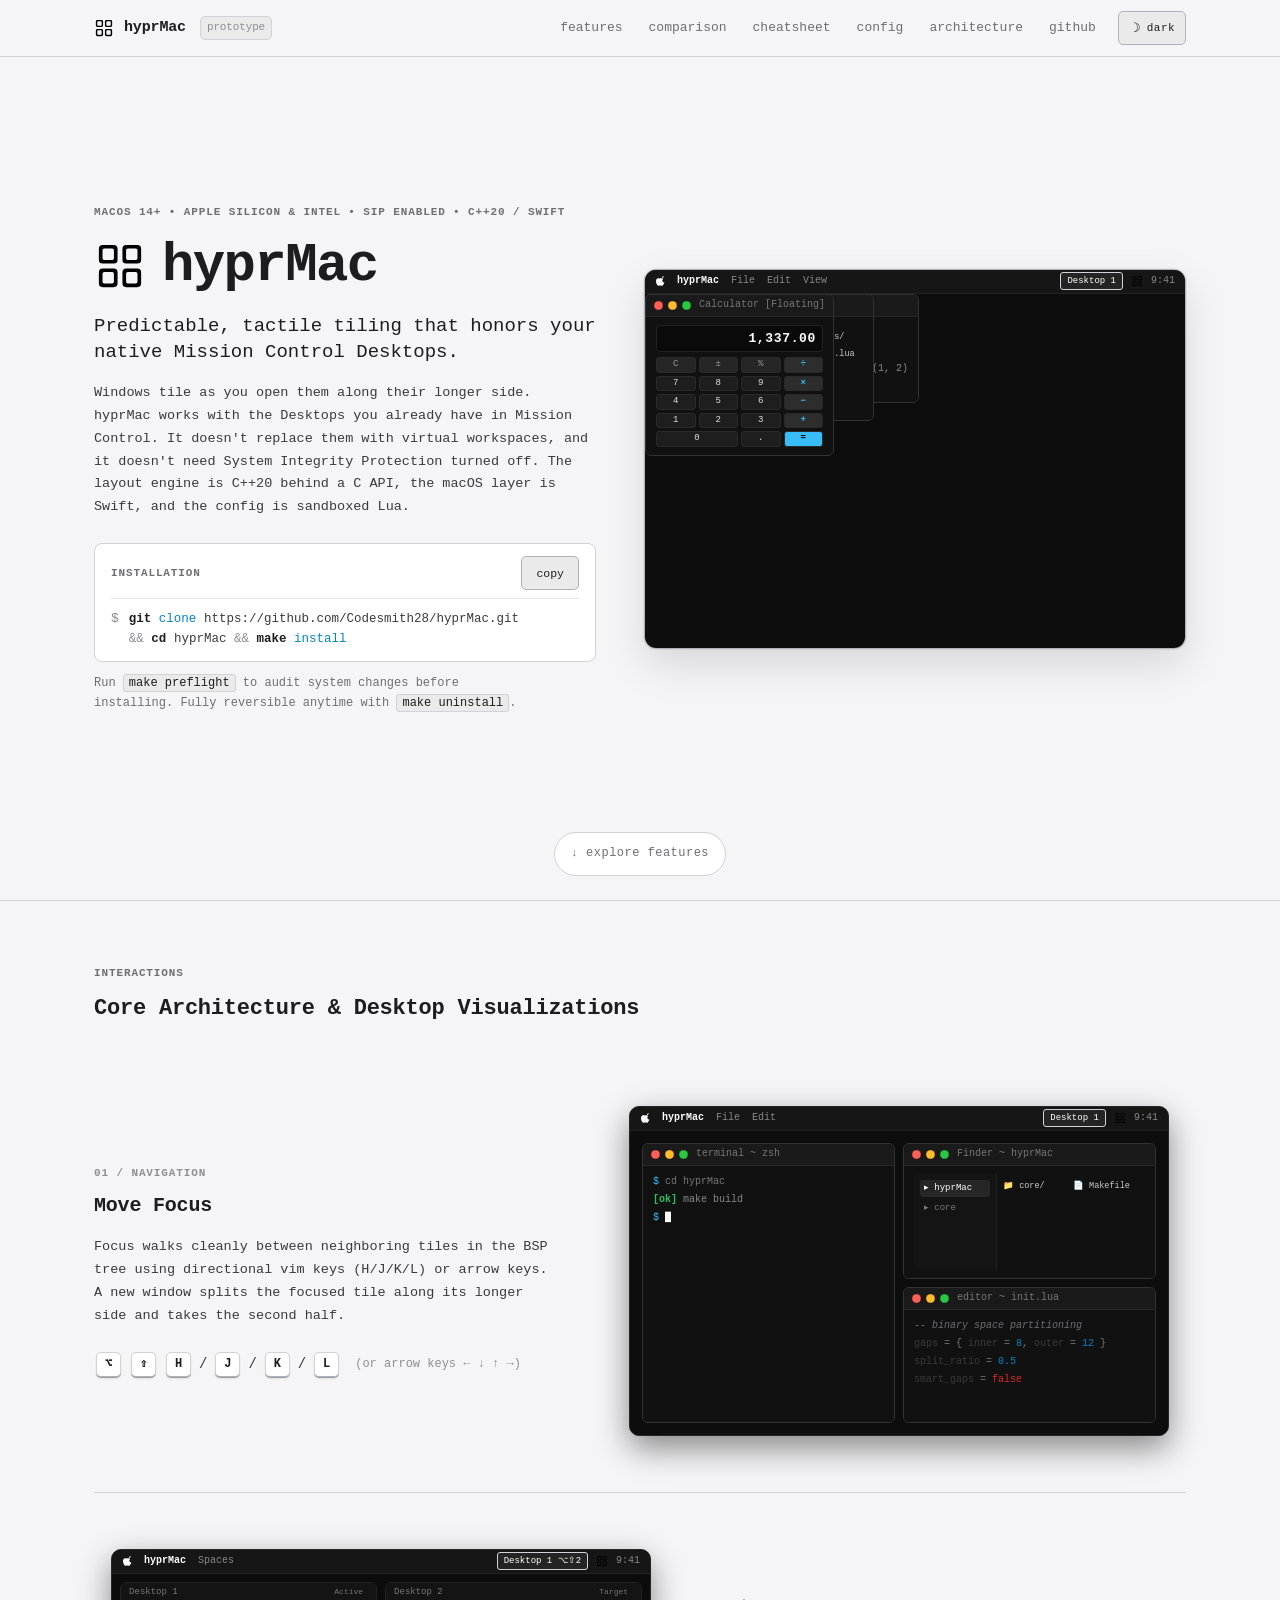
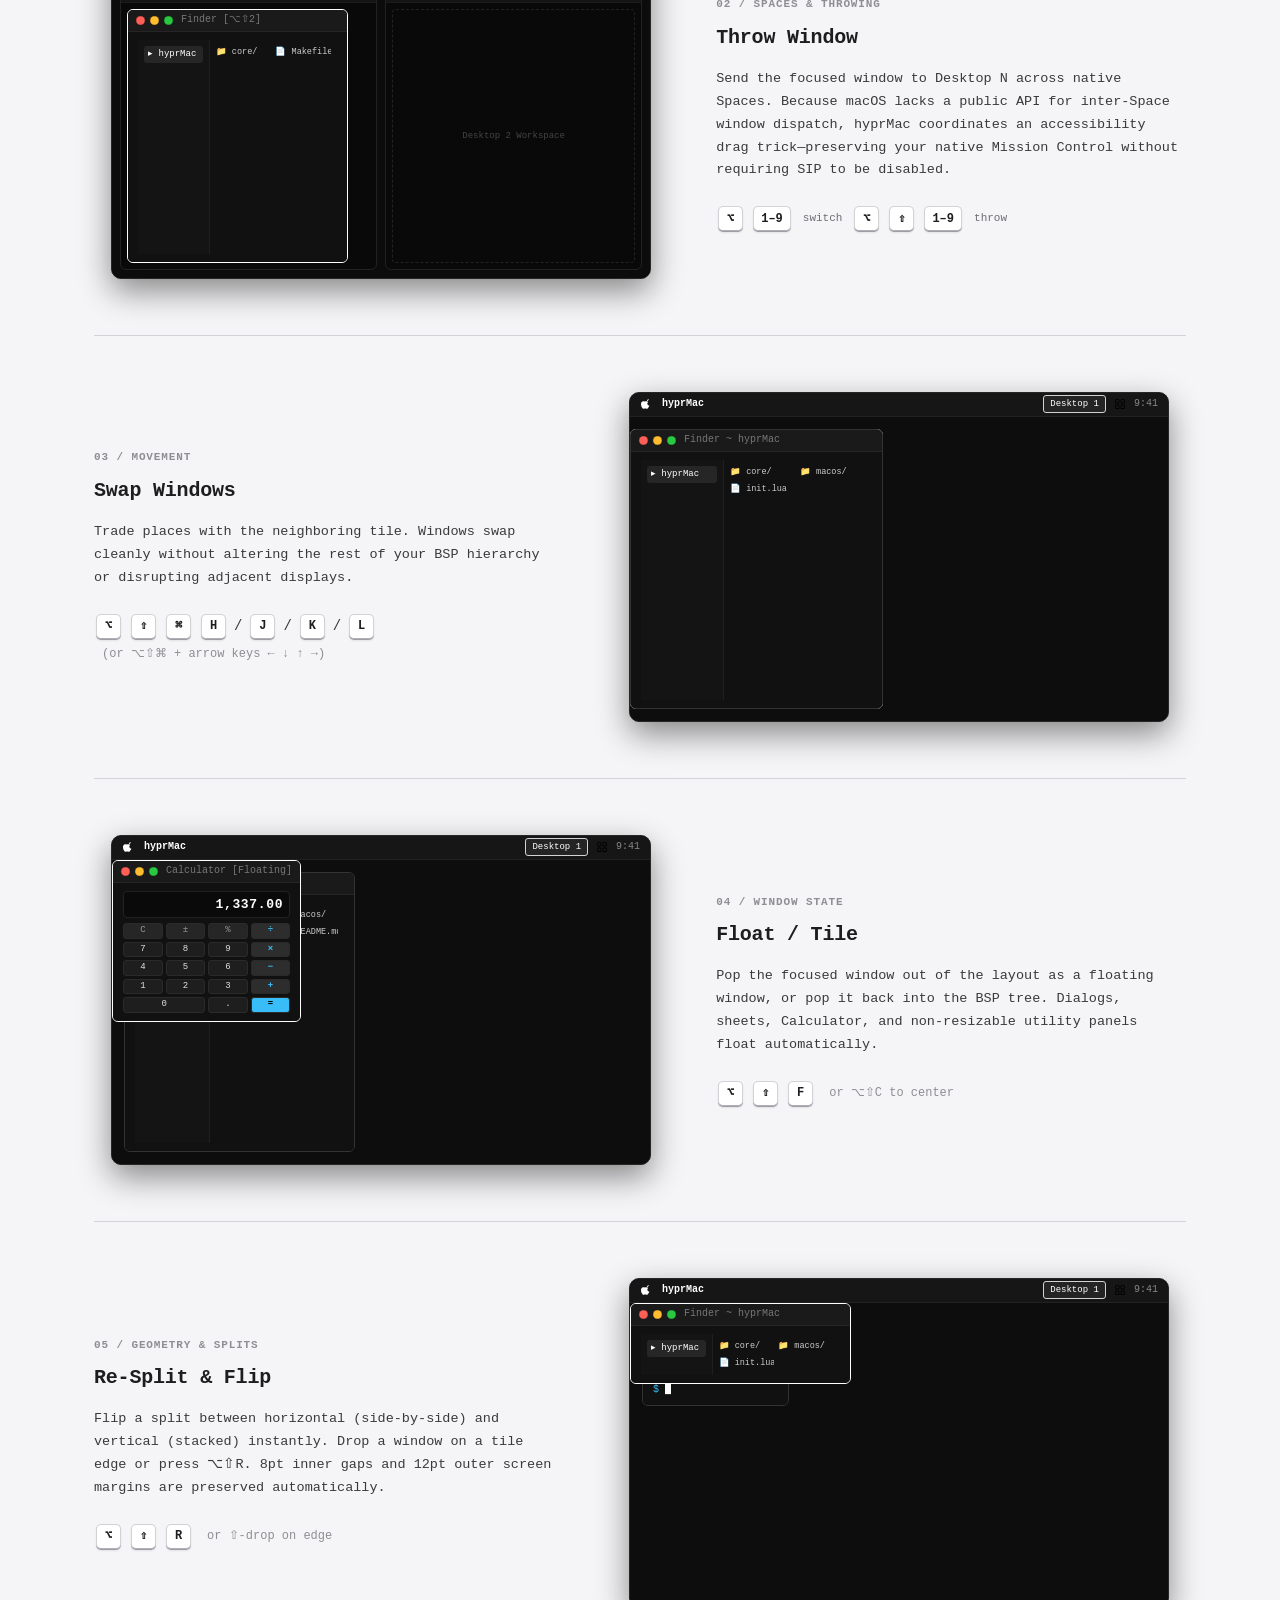
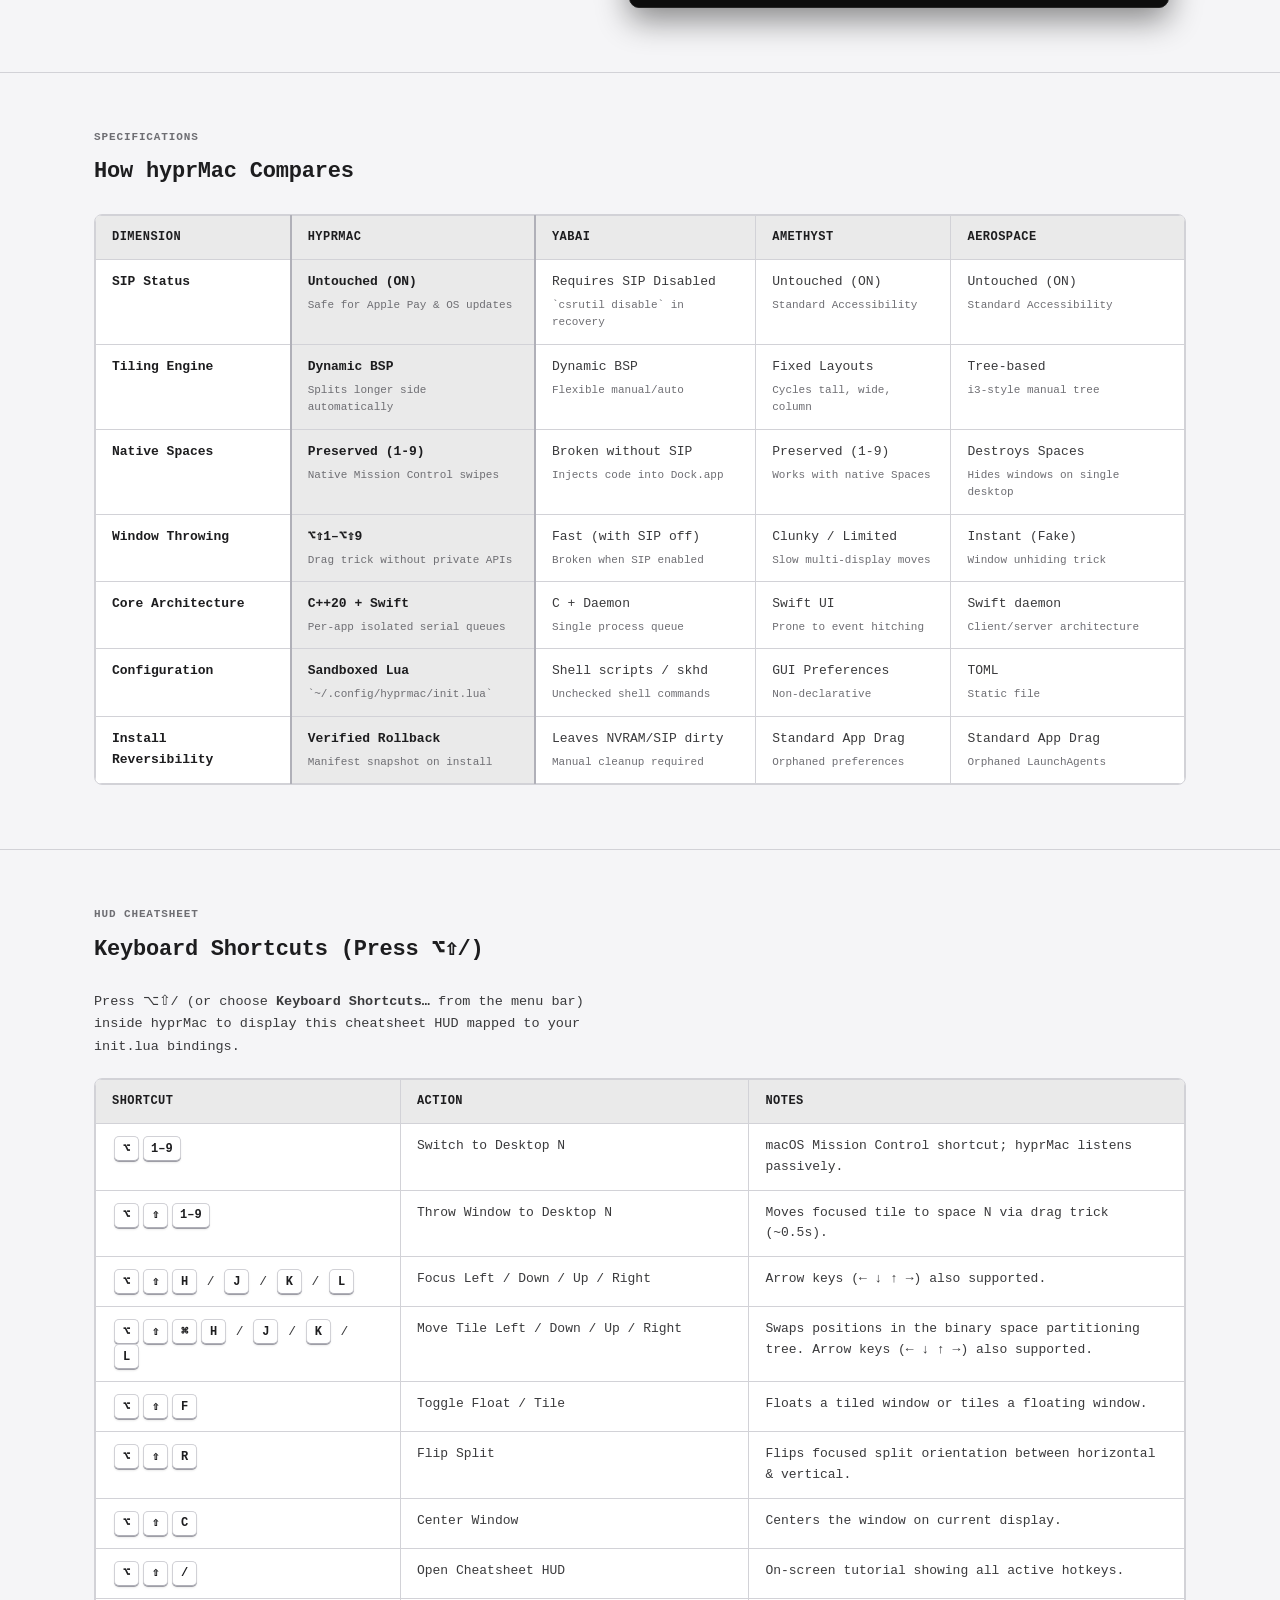
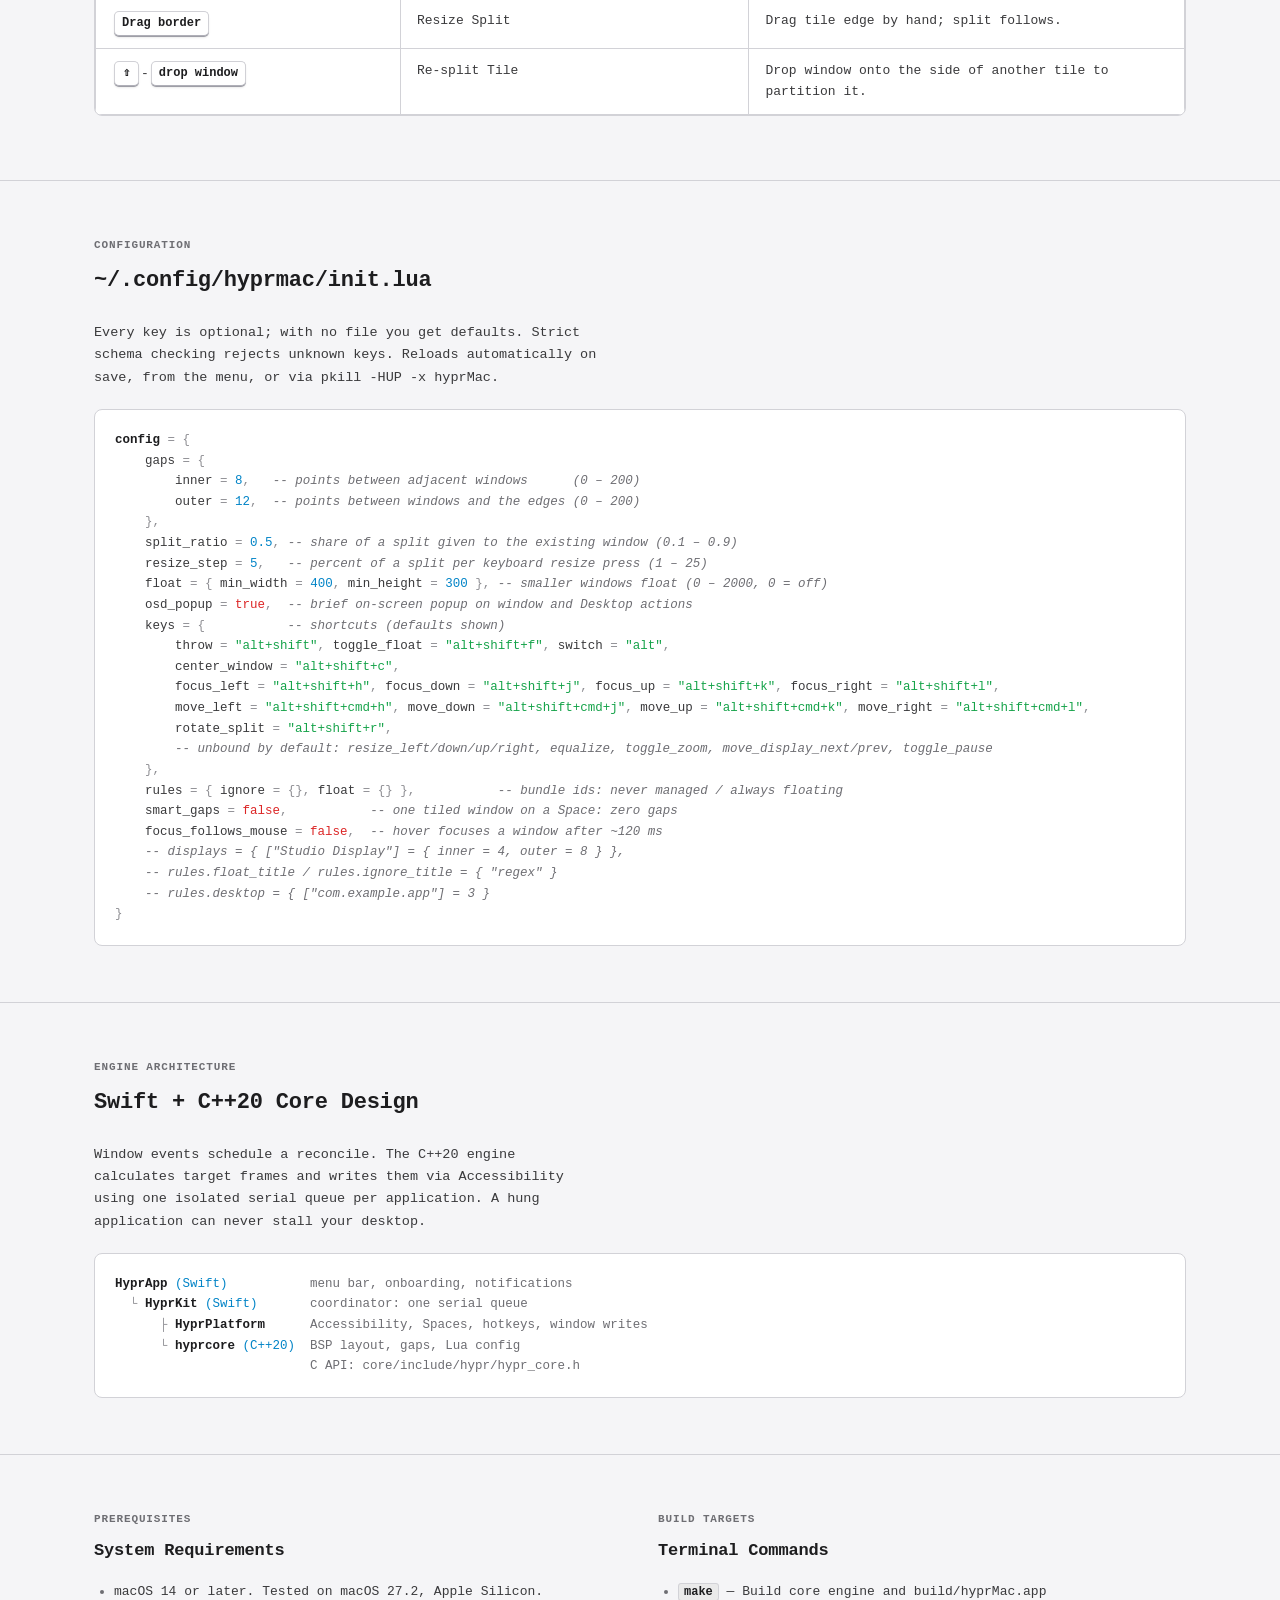
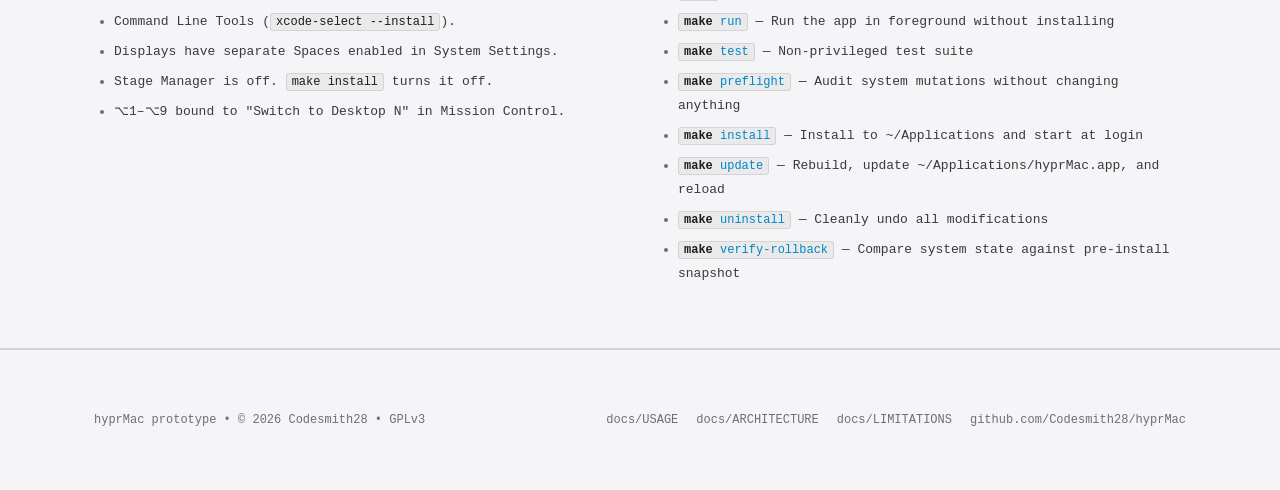
==== commit d5985f7a: "deploy: dual light/dark theme system, logo visibility fix, and consistent hero animation" ====
--- a/index.html
+++ b/index.html
@@ -10,6 +10,20 @@
   <link rel="icon" type="image/png" sizes="16x16" href="favicon-16x16.png">
   <link rel="apple-touch-icon" sizes="180x180" href="apple-touch-icon.png">
   <link rel="shortcut icon" href="favicon.ico">
+  <script>
+    (function() {
+      try {
+        var saved = localStorage.getItem('hyprmac-theme');
+        if (saved === 'light' || saved === 'dark') {
+          document.documentElement.setAttribute('data-theme', saved);
+        } else if (window.matchMedia && window.matchMedia('(prefers-color-scheme: light)').matches) {
+          document.documentElement.setAttribute('data-theme', 'light');
+        } else {
+          document.documentElement.setAttribute('data-theme', 'dark');
+        }
+      } catch (e) {}
+    })();
+  </script>
   <link rel="stylesheet" href="style.css">
   <link rel="stylesheet" href="animations.css">
 </head>
@@ -30,6 +44,12 @@
           <li><a href="#config">config</a></li>
           <li><a href="#architecture">architecture</a></li>
           <li><a href="https://github.com/Codesmith28/hyprMac" target="_blank" rel="noopener">github</a></li>
+          <li>
+            <button id="theme-toggle" class="theme-toggle-btn" aria-label="Toggle light and dark theme">
+              <span class="theme-toggle-icon">☼</span>
+              <span class="theme-toggle-label">theme</span>
+            </button>
+          </li>
         </ul>
       </nav>
     </div>
@@ -96,7 +116,7 @@
                 </div>
 
                 <div class="desktop-workspace">
-                  <!-- Window 1: Terminal (Dummy Terminal) -->
+                  <!-- Window 1: Terminal (Terminal ~ zsh) -->
                   <div class="mac-window win-hero-term">
                     <div class="mac-titlebar">
                       <div class="traffic-lights"><span class="tl tl-red"></span><span class="tl tl-yellow"></span><span class="tl tl-green"></span></div>
@@ -110,8 +130,22 @@
                     </div>
                   </div>
 
-                  <!-- Window 2: File Manager (Dummy Finder) -->
+                  <!-- Window 2: Code Editor (nvim ~ init.lua) -->
                   <div class="mac-window win-hero-edit">
+                    <div class="mac-titlebar">
+                      <div class="traffic-lights"><span class="tl tl-red"></span><span class="tl tl-yellow"></span><span class="tl tl-green"></span></div>
+                      <span class="win-title">nvim ~ init.lua</span>
+                    </div>
+                    <div class="mac-body dummy-code">
+                      <div class="code-line"><span class="syn-comment">-- hyprMac layout config</span></div>
+                      <div class="code-line"><span class="syn-prop">gaps</span> = { <span class="syn-prop">inner</span> = <span class="syn-num">8</span>, <span class="syn-prop">outer</span> = <span class="syn-num">12</span> }</div>
+                      <div class="code-line"><span class="syn-prop">split_ratio</span> = <span class="syn-num">0.5</span></div>
+                      <div class="code-line"><span class="syn-prop">osd_popup</span> = <span class="syn-bool">true</span></div>
+                    </div>
+                  </div>
+
+                  <!-- Window 3: Finder (~ hyprMac) -->
+                  <div class="mac-window win-hero-finder">
                     <div class="mac-titlebar">
                       <div class="traffic-lights"><span class="tl tl-red"></span><span class="tl tl-yellow"></span><span class="tl tl-green"></span></div>
                       <span class="win-title">Finder ~ hyprMac</span>
@@ -133,24 +167,11 @@
                     </div>
                   </div>
 
-                  <!-- Window 3: Code Editor -->
-                  <div class="mac-window win-hero-web">
-                    <div class="mac-titlebar">
-                      <div class="traffic-lights"><span class="tl tl-red"></span><span class="tl tl-yellow"></span><span class="tl tl-green"></span></div>
-                      <span class="win-title">nvim ~ init.lua</span>
-                    </div>
-                    <div class="mac-body">
-                      <span style="color:#86efac;">gaps</span> = { inner = 8 }<br>
-                      <span style="color:#93c5fd;">split_ratio</span> = 0.5<br>
-                      <span style="color:#fde047;">osd_popup</span> = true
-                    </div>
-                  </div>
-
-                  <!-- Window 4: Floating Calculator (Dummy Calc) -->
+                  <!-- Window 4: Calculator [Floating] -->
                   <div class="mac-window win-hero-calc">
                     <div class="mac-titlebar">
                       <div class="traffic-lights"><span class="tl tl-red"></span><span class="tl tl-yellow"></span><span class="tl tl-green"></span></div>
-                      <span class="win-title">Calculator</span>
+                      <span class="win-title">Calculator [Floating]</span>
                     </div>
                     <div class="mac-body dummy-calc">
                       <div class="calc-screen">1,337.00</div>
@@ -181,28 +202,28 @@
                   <!-- Real-time OSD HUD Notifier: synchronized with actions -->
                   <div class="hero-osd-container">
                     <div class="hero-osd-pill osd-step-1">
-                      <span class="osd-icon">❖</span> <span>Tiling started (8pt gaps)</span>
+                      <span class="osd-icon">❖</span> <span>Tiling active • 8pt gaps, 12pt margins</span>
                     </div>
                     <div class="hero-osd-pill osd-step-2">
-                      <span class="osd-icon">⬌</span> <span>Open Finder ➔ Longer-Axis BSP Split</span>
+                      <span class="osd-icon">⬌</span> <span>Open Editor ➔ Longer-Axis BSP Split (50/50)</span>
                     </div>
                     <div class="hero-osd-pill osd-step-3">
-                      <span class="osd-icon">⬍</span> <span>Open Editor ➔ Vertical Split</span>
+                      <span class="osd-icon">⬍</span> <span>Open Finder ➔ Stacked Sub-Split on Active Tile</span>
                     </div>
                     <div class="hero-osd-pill osd-step-4">
-                      <span class="osd-icon">⇄</span> <span>⌥⇧⌘L Swap Windows</span>
+                      <span class="osd-icon">⇄</span> <span>⌥⇧⌘K Swap Up (Finder ⇄ Editor)</span>
                     </div>
                     <div class="hero-osd-pill osd-step-5">
-                      <span class="osd-icon">⟳</span> <span>⌥⇧R Flip Split Orientation</span>
+                      <span class="osd-icon">⟳</span> <span>⌥⇧R Flip Split ➔ Stacked to Side-by-Side</span>
                     </div>
                     <div class="hero-osd-pill osd-step-6">
-                      <span class="osd-icon">❐</span> <span>⌥⇧F Float Calculator</span>
+                      <span class="osd-icon">❐</span> <span>Open Calculator ➔ Auto-Floated (Utility Window)</span>
                     </div>
                     <div class="hero-osd-pill osd-step-7">
-                      <span class="osd-icon">➔</span> <span>⌥⇧2 Throw Finder ➔ Desktop 2</span>
+                      <span class="osd-icon">➔</span> <span>⌥⇧2 Throw Finder to Space 2 ➔ Neighbor Expands</span>
                     </div>
                     <div class="hero-osd-pill osd-step-8">
-                      <span class="osd-icon">⇲</span> <span>⌥1 Switch Desktop 1</span>
+                      <span class="osd-icon">⇲</span> <span>⌥2 Switch to Desktop 2 ➔ Finder Tiled on Space 2</span>
                     </div>
                   </div>
                 </div>
@@ -232,7 +253,7 @@
             <div class="feature-tag">01 / NAVIGATION</div>
             <h3 class="feature-heading">Move Focus</h3>
             <p class="feature-desc">
-              Focus walks cleanly between neighboring tiles in the BSP tree. A new window splits the focused tile along its longer side and takes the second half.
+              Focus walks cleanly between neighboring tiles in the BSP tree using directional vim keys (H/J/K/L) or arrow keys. A new window splits the focused tile along its longer side and takes the second half.
             </p>
             <div class="keycap-row">
               <kbd class="kbd">⌥</kbd><kbd class="kbd">⇧</kbd><kbd class="kbd">H</kbd> / <kbd class="kbd">J</kbd> / <kbd class="kbd">K</kbd> / <kbd class="kbd">L</kbd>
@@ -839,8 +860,9 @@
     </div>
   </footer>
 
-  <!-- 1-Click Copy Script -->
+  <!-- Scripts: 1-Click Copy and Light/Dark Theme Switcher -->
   <script>
+    // 1-Click Copy Script
     const copyBtn = document.getElementById('copy-btn');
     const cmdText = document.getElementById('install-cmd');
     if (copyBtn && cmdText) {
@@ -859,6 +881,32 @@
         }
       });
     }
+
+    // Theme Switcher with Persistence
+    const themeToggleBtn = document.getElementById('theme-toggle');
+    function updateThemeUI(theme) {
+      document.documentElement.setAttribute('data-theme', theme);
+      try {
+        localStorage.setItem('hyprmac-theme', theme);
+      } catch (e) {}
+      if (themeToggleBtn) {
+        const icon = themeToggleBtn.querySelector('.theme-toggle-icon');
+        const label = themeToggleBtn.querySelector('.theme-toggle-label');
+        if (icon) icon.textContent = theme === 'light' ? '☽' : '☼';
+        if (label) label.textContent = theme === 'light' ? 'dark' : 'light';
+      }
+    }
+
+    const currentTheme = document.documentElement.getAttribute('data-theme') || 'dark';
+    updateThemeUI(currentTheme);
+
+    if (themeToggleBtn) {
+      themeToggleBtn.addEventListener('click', () => {
+        const active = document.documentElement.getAttribute('data-theme') || 'dark';
+        const next = active === 'light' ? 'dark' : 'light';
+        updateThemeUI(next);
+      });
+    }
   </script>
 </body>
 </html>
--- a/style.css
+++ b/style.css
@@ -1,10 +1,12 @@
 /* ==========================================================================
    hyprMac — Human-Refined Swiss Monospace Stylesheet
-   Pure System Monospace • Handcrafted Geometry • Physical Tactility • Zero External Fonts
+   Pure System Monospace • Handcrafted Geometry • Physical Tactility
+   Full Light & Dark Theme System • Zero External Fonts
    ========================================================================== */
 
-:root {
-  /* Surface & Background Hierarchy */
+/* Dark Theme (Default) */
+:root,
+[data-theme="dark"] {
   --bg: #0c0d10;
   --bg-surface: #12141a;
   --bg-subtle: #171a22;
@@ -12,19 +14,16 @@
   --bg-tile: #1e222c;
   --bg-tile-active: #282e3c;
 
-  /* Border Tiers */
   --border-subtle: #1b1e27;
   --border: #222632;
   --border-strong: #343b4c;
   --border-focus: #e2e8f0;
 
-  /* Typography Optical Hierarchy */
   --text: #c2c8d2;
   --text-bright: #f3f6fa;
   --text-muted: #798394;
   --text-dim: #4b5262;
 
-  /* Accents */
   --accent: #f8fafc;
   --accent-inverse: #090a0f;
   --accent-blue: #38bdf8;
@@ -32,15 +31,114 @@
   --accent-yellow: #fbbf24;
   --accent-red: #f87171;
 
-  /* Mathematical Radius Scale: 12px outer -> 8px cards -> 5px micro */
+  --kbd-bg: #181b22;
+  --kbd-border: #333947;
+  --kbd-border-bottom: #222631;
+  --kbd-text: #f1f5f9;
+  --kbd-shadow: inset 0 1px 0 rgba(255, 255, 255, 0.14),
+                0 2px 0 #0d0f14,
+                0 3px 5px rgba(0, 0, 0, 0.45);
+
+  --win-titlebar: #16181f;
+  --win-body: #0b0c10;
+  --win-border: #282d38;
+  --win-title-color: #828a99;
+  --header-bg: rgba(12, 13, 16, 0.92);
+  --osd-bg: rgba(18, 20, 26, 0.94);
+  --preview-shadow: 0 16px 40px rgba(0, 0, 0, 0.65), 0 0 0 1px rgba(255, 255, 255, 0.04);
+
   --radius-outer: 12px;
   --radius-card: 8px;
   --radius-sm: 5px;
   --radius-pill: 9999px;
 
-  /* Layout Rhythm */
   --max-width: 1140px;
   --content-measure: 62ch;
+}
+
+/* Light Theme — macOS Cupertino Craftsmanship (No Stark White Glare) */
+[data-theme="light"] {
+  --bg: #f5f5f7;
+  --bg-surface: #ffffff;
+  --bg-subtle: #eaeaea;
+  --bg-card: #ffffff;
+  --bg-tile: #e5e5ea;
+  --bg-tile-active: #d1d1d6;
+
+  --border-subtle: #e5e5ea;
+  --border: #d2d2d7;
+  --border-strong: #b0b0b8;
+  --border-focus: #1d1d1f;
+
+  --text: #3a3a3c;
+  --text-bright: #1d1d1f;
+  --text-muted: #6e6e73;
+  --text-dim: #8e8e93;
+
+  --accent: #1d1d1f;
+  --accent-inverse: #ffffff;
+  --accent-blue: #0284c7;
+  --accent-green: #16a34a;
+  --accent-yellow: #d97706;
+  --accent-red: #dc2626;
+
+  /* Classic Apple White Chiclet Keycap */
+  --kbd-bg: #ffffff;
+  --kbd-border: #d1d1d6;
+  --kbd-border-bottom: #b0b0b8;
+  --kbd-text: #1d1d1f;
+  --kbd-shadow: 0 1px 0 #9e9ea6, 0 2px 2px rgba(0, 0, 0, 0.08), inset 0 1px 0 #ffffff;
+
+  --win-titlebar: #ececec;
+  --win-body: #ffffff;
+  --win-border: #d1d1d6;
+  --win-title-color: #6e6e73;
+  --header-bg: rgba(245, 245, 247, 0.92);
+  --osd-bg: rgba(255, 255, 255, 0.96);
+  --preview-shadow: 0 16px 40px rgba(0, 0, 0, 0.12), 0 0 0 1px rgba(0, 0, 0, 0.06);
+}
+
+/* Media Query Fallback when no data-theme override is present */
+@media (prefers-color-scheme: light) {
+  :root:not([data-theme="dark"]) {
+    --bg: #f5f5f7;
+    --bg-surface: #ffffff;
+    --bg-subtle: #eaeaea;
+    --bg-card: #ffffff;
+    --bg-tile: #e5e5ea;
+    --bg-tile-active: #d1d1d6;
+
+    --border-subtle: #e5e5ea;
+    --border: #d2d2d7;
+    --border-strong: #b0b0b8;
+    --border-focus: #1d1d1f;
+
+    --text: #3a3a3c;
+    --text-bright: #1d1d1f;
+    --text-muted: #6e6e73;
+    --text-dim: #8e8e93;
+
+    --accent: #1d1d1f;
+    --accent-inverse: #ffffff;
+    --accent-blue: #0284c7;
+    --accent-green: #16a34a;
+    --accent-yellow: #d97706;
+    --accent-red: #dc2626;
+
+    --kbd-bg: #ffffff;
+    --kbd-border: #d1d1d6;
+    --kbd-border-bottom: #b0b0b8;
+    --kbd-text: #1d1d1f;
+    --kbd-shadow: 0 1px 0 #9e9ea6, 0 2px 2px rgba(0, 0, 0, 0.08), inset 0 1px 0 #ffffff;
+
+    --win-titlebar: #ececec;
+    --win-body: #ffffff;
+    --win-border: #d1d1d6;
+    --win-title-color: #6e6e73;
+    --header-bg: rgba(245, 245, 247, 0.92);
+    --osd-bg: rgba(255, 255, 255, 0.96);
+    --preview-shadow: 0 16px 40px rgba(0, 0, 0, 0.12), 0 0 0 1px rgba(0, 0, 0, 0.06);
+  }
 }
 
 /* Base Reset & Monospace Lock */
@@ -68,6 +166,7 @@
   font-size: 14px;
   overflow-x: hidden;
   position: relative;
+  transition: background-color 0.2s ease, color 0.2s ease;
 }
 
 /* Universal Monospace Enforcement */
@@ -103,10 +202,11 @@
   border-bottom: 1px solid var(--border);
   position: sticky;
   top: 0;
-  background-color: rgba(12, 13, 16, 0.92);
+  background-color: var(--header-bg);
   backdrop-filter: blur(12px);
   -webkit-backdrop-filter: blur(12px);
   z-index: 100;
+  transition: background-color 0.2s ease, border-color 0.2s ease;
 }
 
 .header-inner {
@@ -128,6 +228,7 @@
   padding: 6px 0;
 }
 
+/* Adaptive Logo Sizing & Theme Inversion (Guarantees 100% visibility) */
 .brand-icon {
   width: 20px;
   height: 20px;
@@ -148,7 +249,7 @@
 .nav-links {
   display: flex;
   align-items: center;
-  gap: 20px;
+  gap: 18px;
   list-style: none;
 }
 
@@ -166,6 +267,43 @@
   color: var(--text-bright);
 }
 
+/* Tactile Theme Toggle Button */
+.theme-toggle-btn {
+  display: inline-flex;
+  align-items: center;
+  gap: 6px;
+  background-color: var(--bg-subtle);
+  border: 1px solid var(--border-strong);
+  border-radius: var(--radius-sm);
+  color: var(--text-bright);
+  font-family: monospace;
+  font-size: 12px;
+  padding: 5px 10px;
+  cursor: pointer;
+  min-height: 34px;
+  user-select: none;
+  transition: background-color 0.15s ease, border-color 0.15s ease, color 0.15s ease, transform 0.08s ease;
+}
+
+.theme-toggle-btn:hover {
+  background-color: var(--bg-card);
+  border-color: var(--border-focus);
+}
+
+.theme-toggle-btn:active {
+  transform: translateY(1px);
+}
+
+.theme-toggle-icon {
+  font-size: 13px;
+  line-height: 1;
+}
+
+.theme-toggle-label {
+  font-size: 11px;
+  letter-spacing: 0.04em;
+}
+
 /* ==========================================================================
    Hero Section: Panoramic Landing
    ========================================================================== */
@@ -229,6 +367,27 @@
   height: 52px;
   display: block;
   flex-shrink: 0;
+}
+
+/* Dynamic Logo Inversion Filters for 100% Theme Contrast */
+[data-theme="light"] .brand-icon,
+[data-theme="light"] .hero-brand-icon,
+[data-theme="light"] .menubar-icon {
+  filter: brightness(0);
+}
+
+[data-theme="dark"] .brand-icon,
+[data-theme="dark"] .hero-brand-icon,
+[data-theme="dark"] .menubar-icon {
+  filter: brightness(0) invert(1);
+}
+
+@media (prefers-color-scheme: light) {
+  :root:not([data-theme="dark"]) .brand-icon,
+  :root:not([data-theme="dark"]) .hero-brand-icon,
+  :root:not([data-theme="dark"]) .menubar-icon {
+    filter: brightness(0);
+  }
 }
 
 .hero-title {
@@ -271,10 +430,10 @@
   flex-direction: column;
   user-select: none;
   box-sizing: border-box;
-  box-shadow: 0 16px 40px rgba(0, 0, 0, 0.65), 0 0 0 1px rgba(255, 255, 255, 0.04);
-}
-
-/* Subtle, Craftsperson Scroll Indicator (Replacing generic bounce button) */
+  box-shadow: var(--preview-shadow);
+}
+
+/* Subtle, Craftsperson Scroll Indicator */
 .hero-scroll-indicator {
   position: absolute;
   bottom: 24px;
@@ -317,11 +476,11 @@
   display: inline-flex;
   align-items: center;
   justify-content: center;
-  background: #181b22;
-  border: 1px solid #333947;
-  border-bottom-color: #222631;
+  background: var(--kbd-bg);
+  border: 1px solid var(--kbd-border);
+  border-bottom-color: var(--kbd-border-bottom);
   border-radius: var(--radius-sm);
-  color: #f1f5f9;
+  color: var(--kbd-text);
   font-family: monospace;
   font-size: 12px;
   font-weight: 600;
@@ -329,21 +488,17 @@
   padding: 4px 7px;
   min-width: 25px;
   height: 25px;
-  box-shadow: inset 0 1px 0 rgba(255, 255, 255, 0.14),
-              0 2px 0 #0d0f14,
-              0 3px 5px rgba(0, 0, 0, 0.45);
+  box-shadow: var(--kbd-shadow);
   margin: 0 2px;
   vertical-align: middle;
   user-select: none;
   box-sizing: border-box;
-  transition: transform 0.08s ease, box-shadow 0.08s ease;
+  transition: transform 0.08s ease, box-shadow 0.08s ease, background-color 0.15s ease;
 }
 
 .kbd:active {
   transform: translateY(1px);
-  box-shadow: inset 0 1px 0 rgba(255, 255, 255, 0.06),
-              0 1px 0 #0d0f14,
-              0 1px 3px rgba(0, 0, 0, 0.4);
+  box-shadow: 0 0 0 transparent, inset 0 1px 0 rgba(0, 0, 0, 0.1);
 }
 
 .keycap-row {
@@ -466,7 +621,7 @@
 
 .install-note code {
   color: var(--text-bright);
-  background: var(--bg-surface);
+  background: var(--bg-subtle);
   border: 1px solid var(--border);
   padding: 1px 5px;
   border-radius: 3px;
@@ -574,7 +729,7 @@
   border-radius: var(--radius-outer);
   position: relative;
   overflow: hidden;
-  box-shadow: 0 12px 32px rgba(0, 0, 0, 0.55), 0 0 0 1px rgba(255, 255, 255, 0.03);
+  box-shadow: 0 12px 32px rgba(0, 0, 0, 0.45), 0 0 0 1px rgba(255, 255, 255, 0.03);
 }
 
 /* ==========================================================================
@@ -582,13 +737,14 @@
    ========================================================================== */
 .mac-window {
   border-radius: var(--radius-card);
-  border: 1px solid var(--border-strong);
+  border: 1px solid var(--win-border);
+  background-color: var(--win-body);
 }
 
 .mac-titlebar {
   height: 24px;
-  background-color: #16181f;
-  border-bottom: 1px solid #222630;
+  background-color: var(--win-titlebar);
+  border-bottom: 1px solid var(--border);
   display: flex;
   align-items: center;
   padding: 0 9px;
@@ -602,7 +758,7 @@
   gap: 6px;
 }
 
-/* Refined 9px traffic lights with subtle 0.5px inner borders */
+/* Refined 9px traffic lights with subtle 0.5px inner strokes */
 .traffic-lights .tl {
   width: 9px;
   height: 9px;
@@ -617,7 +773,7 @@
 
 .win-title {
   font-size: 10.5px;
-  color: #828a99;
+  color: var(--win-title-color);
   font-family: monospace;
   white-space: nowrap;
   overflow: hidden;
@@ -626,8 +782,8 @@
 
 /* Code Editor in Window 3 (replacing repetitive calculator in feature 1) */
 .dummy-code {
-  background-color: #0b0c10;
-  color: #c2c8d2;
+  background-color: var(--win-body);
+  color: var(--text);
   font-family: monospace;
   font-size: 9.5px;
   line-height: 1.55;
@@ -652,20 +808,20 @@
   bottom: 14px;
   left: 50%;
   transform: translateX(-50%);
-  background: rgba(18, 20, 26, 0.92);
+  background: var(--osd-bg);
   border: 1px solid var(--border-strong);
   border-radius: var(--radius-pill);
   padding: 6px 14px;
   font-size: 11px;
-  color: #f1f5f9;
+  color: var(--text-bright);
   display: flex;
   align-items: center;
   gap: 8px;
   white-space: nowrap;
-  box-shadow: 0 8px 24px rgba(0, 0, 0, 0.6);
+  box-shadow: 0 8px 24px rgba(0, 0, 0, 0.4);
   backdrop-filter: blur(8px);
   -webkit-backdrop-filter: blur(8px);
-  z-index: 10;
+  z-index: 30;
   pointer-events: none;
 }
 
@@ -727,7 +883,7 @@
 
 .matrix-table th.col-highlight,
 .matrix-table td.col-highlight {
-  background-color: rgba(255, 255, 255, 0.02);
+  background-color: var(--bg-subtle);
   border-left: 2px solid var(--border-strong);
   border-right: 2px solid var(--border-strong);
 }
@@ -772,22 +928,22 @@
 }
 
 /* Refined Minimalist Syntax Highlighting */
-.syn-key { color: #f8fafc; font-weight: 700; }
-.syn-prop { color: #cbd5e1; }
-.syn-str { color: #86efac; }
-.syn-num { color: #93c5fd; }
-.syn-bool { color: #fca5a5; }
-.syn-comment { color: #64748b; font-style: italic; }
-.syn-punct { color: #64748b; }
-
-.sh-cmd { color: #f8fafc; font-weight: 700; }
-.sh-sub { color: #93c5fd; }
-.sh-arg { color: #cbd5e1; }
-
-.arch-comp { color: #f8fafc; font-weight: 700; }
-.arch-lang { color: #93c5fd; }
-.arch-tree { color: #64748b; }
-.arch-desc { color: #94a3b8; }
+.syn-key { color: var(--text-bright); font-weight: 700; }
+.syn-prop { color: var(--text); }
+.syn-str { color: var(--accent-green); }
+.syn-num { color: var(--accent-blue); }
+.syn-bool { color: var(--accent-red); }
+.syn-comment { color: var(--text-muted); font-style: italic; }
+.syn-punct { color: var(--text-dim); }
+
+.sh-cmd { color: var(--text-bright); font-weight: 700; }
+.sh-sub { color: var(--accent-blue); }
+.sh-arg { color: var(--text); }
+
+.arch-comp { color: var(--text-bright); font-weight: 700; }
+.arch-lang { color: var(--accent-blue); }
+.arch-tree { color: var(--text-dim); }
+.arch-desc { color: var(--text-muted); }
 
 /* ==========================================================================
    Requirements & Make Targets Grid
@@ -828,7 +984,7 @@
 
 .item-list li code {
   color: var(--text-bright);
-  background: var(--bg-surface);
+  background: var(--bg-subtle);
   border: 1px solid var(--border);
   padding: 1px 5px;
   border-radius: 3px;
--- a/animations.css
+++ b/animations.css
@@ -756,33 +756,40 @@
 }
 
 /* ==========================================================================
-   Hero End-to-End Workflow Demonstration Animations (10s Snappy Loop)
-   Full preview of opening windows, longer-axis BSP splits, recursive splits,
-   focus walking, swapping tiles, flipping split orientation, floating calculator,
-   throwing window to Space 2, and switching back.
+   Hero End-to-End Workflow Demonstration Animations (12s Consistent Loop)
+   Full physically and operationally consistent sequence:
+   Step 1 (0-12%): Single window full screen (8pt gaps, 12pt margins).
+   Step 2 (14-25%): Open Editor ➔ Longer-Axis BSP Split (50/50).
+   Step 3 (27-38%): Open Finder ➔ Stacked Sub-Split on Active Tile.
+   Step 4 (40-50%): ⌥⇧⌘K Swap Up (Finder ⇄ Editor).
+   Step 5 (52-62%): ⌥⇧R Flip Split ➔ Stacked to Side-by-Side.
+   Step 6 (64-74%): Open Calculator ➔ Auto-Floated (Utility Window).
+   Step 7 (76-86%): ⌥⇧2 Throw Finder to Space 2 ➔ Neighbor Expands.
+   Step 8 (88-97%): ⌥2 Switch to Desktop 2 ➔ Finder Tiled on Space 2.
+   Reset (98-100%): Seamlessly returns to Step 1.
    ========================================================================== */
 
 .win-hero-term {
-  animation: animHeroTerm 10s cubic-bezier(0.2, 0, 0.2, 1) infinite;
+  animation: animHeroTerm 12s cubic-bezier(0.2, 0, 0.2, 1) infinite;
 }
 
 .win-hero-edit {
-  animation: animHeroEdit 10s cubic-bezier(0.2, 0, 0.2, 1) infinite;
-}
-
-.win-hero-web {
-  animation: animHeroWeb 10s cubic-bezier(0.2, 0, 0.2, 1) infinite;
+  animation: animHeroEdit 12s cubic-bezier(0.2, 0, 0.2, 1) infinite;
+}
+
+.win-hero-finder {
+  animation: animHeroFinder 12s cubic-bezier(0.2, 0, 0.2, 1) infinite;
 }
 
 .win-hero-calc {
-  animation: animHeroCalc 10s cubic-bezier(0.2, 0, 0.2, 1) infinite;
-  z-index: 20;
-}
-
-/* Window 1: Terminal */
+  animation: animHeroCalc 12s cubic-bezier(0.2, 0, 0.2, 1) infinite;
+  z-index: 25;
+}
+
+/* Window 1: Terminal (~ zsh) */
 @keyframes animHeroTerm {
-  /* 0 - 10%: Single window full screen */
-  0%, 10% {
+  /* Step 1 (0-12%): Single window full screen with 8pt gaps, 12pt margins. Active! */
+  0%, 12% {
     left: 12px;
     top: 12px;
     width: calc(100% - 24px);
@@ -791,88 +798,163 @@
     border-color: #ffffff;
     box-shadow: 0 0 0 1px #ffffff;
   }
-  /* 13 - 22%: Editor opens, Terminal shrinks to left half (50/50 split) */
-  13%, 22% {
-    left: 12px;
-    top: 12px;
-    width: calc(50% - 16px);
-    height: calc(100% - 24px);
-    opacity: 1;
-    border-color: #333333;
-    box-shadow: none;
-  }
-  /* 25 - 35%: Browser opens in right half. Terminal stays in left half */
-  25%, 35% {
-    left: 12px;
-    top: 12px;
-    width: calc(50% - 16px);
-    height: calc(100% - 24px);
-    opacity: 1;
-    border-color: #333333;
-    box-shadow: none;
-  }
-  /* 37 - 40%: Focus walking jumps to Terminal (⌥⇧H) */
-  37%, 40% {
-    left: 12px;
-    top: 12px;
-    width: calc(50% - 16px);
-    height: calc(100% - 24px);
+  /* Step 2 (14-25%): Editor opens on right half; Terminal takes left 50%. Inactive */
+  14%, 25% {
+    left: 12px;
+    top: 12px;
+    width: calc(50% - 16px);
+    height: calc(100% - 24px);
+    opacity: 1;
+    border-color: #333333;
+    box-shadow: none;
+  }
+  /* Step 3 (27-38%): Finder opens in stacked sub-split on right; Terminal stays left 50% */
+  27%, 38% {
+    left: 12px;
+    top: 12px;
+    width: calc(50% - 16px);
+    height: calc(100% - 24px);
+    opacity: 1;
+    border-color: #333333;
+    box-shadow: none;
+  }
+  /* Step 4 (40-50%): Swap Up occurs on right half; Terminal untouched on left 50% */
+  40%, 50% {
+    left: 12px;
+    top: 12px;
+    width: calc(50% - 16px);
+    height: calc(100% - 24px);
+    opacity: 1;
+    border-color: #333333;
+    box-shadow: none;
+  }
+  /* Step 5 (52-62%): Flip Split on right side; Terminal untouched on left 50% */
+  52%, 62% {
+    left: 12px;
+    top: 12px;
+    width: calc(50% - 16px);
+    height: calc(100% - 24px);
+    opacity: 1;
+    border-color: #333333;
+    box-shadow: none;
+  }
+  /* Step 6 (64-74%): Calculator floats in center; Terminal stays on left 50% */
+  64%, 74% {
+    left: 12px;
+    top: 12px;
+    width: calc(50% - 16px);
+    height: calc(100% - 24px);
+    opacity: 1;
+    border-color: #333333;
+    box-shadow: none;
+  }
+  /* Step 7 (76-86%): Finder thrown to Space 2; Terminal stays on left 50% */
+  76%, 86% {
+    left: 12px;
+    top: 12px;
+    width: calc(50% - 16px);
+    height: calc(100% - 24px);
+    opacity: 1;
+    border-color: #333333;
+    box-shadow: none;
+  }
+  /* Step 8 (88-97%): Switch to Desktop 2 ➔ Terminal & Editor fade out on Desktop 1! */
+  88%, 97% {
+    left: 12px;
+    top: 12px;
+    width: calc(50% - 16px);
+    height: calc(100% - 24px);
+    opacity: 0;
+    border-color: #333333;
+    box-shadow: none;
+  }
+  /* Reset (98-100%): Returns seamlessly to Step 1 */
+  98%, 100% {
+    left: 12px;
+    top: 12px;
+    width: calc(100% - 24px);
+    height: calc(100% - 24px);
+    opacity: 1;
     border-color: #ffffff;
     box-shadow: 0 0 0 1px #ffffff;
   }
-  /* 42 - 47%: Swap windows (⌥⇧⌘L)! Terminal swaps with Editor into top-right */
-  42%, 47% {
+}
+
+/* Window 2: Code Editor (nvim ~ init.lua) */
+@keyframes animHeroEdit {
+  /* Step 1 (0-12%): Not yet open */
+  0%, 12% {
+    left: calc(50% + 4px);
+    top: 12px;
+    width: calc(50% - 16px);
+    height: calc(100% - 24px);
+    opacity: 0;
+    border-color: #333333;
+    box-shadow: none;
+  }
+  /* Step 2 (14-25%): Opens in right 50% (50/50 split). Active! */
+  14%, 25% {
+    left: calc(50% + 4px);
+    top: 12px;
+    width: calc(50% - 16px);
+    height: calc(100% - 24px);
+    opacity: 1;
+    border-color: #ffffff;
+    box-shadow: 0 0 0 1px #ffffff;
+  }
+  /* Step 3 (27-38%): Finder opens in bottom-right. Editor pushed to top-right stacked tile */
+  27%, 38% {
     left: calc(50% + 4px);
     top: 12px;
     width: calc(50% - 16px);
     height: calc(50% - 16px);
+    opacity: 1;
+    border-color: #333333;
+    box-shadow: none;
+  }
+  /* Step 4 (40-50%): ⌥⇧⌘K Swap Up (Finder ⇄ Editor). Editor swaps DOWN to bottom-right! */
+  40%, 50% {
+    left: calc(50% + 4px);
+    top: calc(50% + 4px);
+    width: calc(50% - 16px);
+    height: calc(50% - 16px);
+    opacity: 1;
+    border-color: #333333;
+    box-shadow: none;
+  }
+  /* Step 5 (52-62%): ⌥⇧R Flip Split. Stacked flips to side-by-side. Editor is in right-of-right (75%) */
+  52%, 62% {
+    left: 75%;
+    top: 12px;
+    width: calc(25% - 12px);
+    height: calc(100% - 24px);
+    opacity: 1;
+    border-color: #333333;
+    box-shadow: none;
+  }
+  /* Step 6 (64-74%): Calculator floats in center. Editor stays in right-of-right (75%) */
+  64%, 74% {
+    left: 75%;
+    top: 12px;
+    width: calc(25% - 12px);
+    height: calc(100% - 24px);
+    opacity: 1;
+    border-color: #333333;
+    box-shadow: none;
+  }
+  /* Step 7 (76-86%): ⌥⇧2 Throw Finder to Space 2. Neighbor (Editor) expands to fill right 50%! Active! */
+  76%, 86% {
+    left: calc(50% + 4px);
+    top: 12px;
+    width: calc(50% - 16px);
+    height: calc(100% - 24px);
+    opacity: 1;
     border-color: #ffffff;
     box-shadow: 0 0 0 1px #ffffff;
   }
-  /* 50 - 59%: Flip split (⌥⇧R)! Right side flips to horizontal sub-split */
-  50%, 59% {
-    left: calc(50% + 4px);
-    top: 12px;
-    width: calc(25% - 12px);
-    height: calc(100% - 24px);
-    border-color: #333333;
-    box-shadow: none;
-  }
-  /* 61 - 72%: Calculator floats centered. Terminal remains in place */
-  61%, 72% {
-    left: calc(50% + 4px);
-    top: 12px;
-    width: calc(25% - 12px);
-    height: calc(100% - 24px);
-    border-color: #333333;
-    box-shadow: none;
-  }
-  /* 77 - 87%: Browser thrown to Space 2. Terminal expands to fill right half! */
-  77%, 87% {
-    left: calc(50% + 4px);
-    top: 12px;
-    width: calc(50% - 16px);
-    height: calc(100% - 24px);
-    border-color: #ffffff;
-    box-shadow: 0 0 0 1px #ffffff;
-  }
-  /* 91 - 100%: Reset back to full single tile */
-  91%, 100% {
-    left: 12px;
-    top: 12px;
-    width: calc(100% - 24px);
-    height: calc(100% - 24px);
-    opacity: 1;
-    border-color: #ffffff;
-    box-shadow: 0 0 0 1px #ffffff;
-  }
-}
-
-/* Window 2: Code Editor */
-@keyframes animHeroEdit {
-  /* 0 - 10%: Hidden */
-  0%, 10% {
-    left: 100%;
+  /* Step 8 (88-97%): Switch to Desktop 2. Editor on Desktop 1 fades out cleanly */
+  88%, 97% {
+    left: calc(50% + 4px);
     top: 12px;
     width: calc(50% - 16px);
     height: calc(100% - 24px);
@@ -880,79 +962,27 @@
     border-color: #333333;
     box-shadow: none;
   }
-  /* 13 - 22%: Opens on right half (50/50 split) */
-  13%, 22% {
-    left: calc(50% + 4px);
-    top: 12px;
-    width: calc(50% - 16px);
-    height: calc(100% - 24px);
-    opacity: 1;
-    border-color: #ffffff;
-    box-shadow: 0 0 0 1px #ffffff;
-  }
-  /* 25 - 35%: Browser opens. Editor takes top-right */
-  25%, 35% {
-    left: calc(50% + 4px);
-    top: 12px;
-    width: calc(50% - 16px);
-    height: calc(50% - 16px);
-    opacity: 1;
-    border-color: #333333;
-    box-shadow: none;
-  }
-  /* 37 - 40%: Focus moves away */
-  37%, 40% {
-    left: calc(50% + 4px);
-    top: 12px;
-    width: calc(50% - 16px);
-    height: calc(50% - 16px);
-    border-color: #333333;
-    box-shadow: none;
-  }
-  /* 42 - 47%: Swap windows (⌥⇧⌘L)! Editor swaps into left column */
-  42%, 47% {
-    left: 12px;
-    top: 12px;
-    width: calc(50% - 16px);
-    height: calc(100% - 24px);
-    opacity: 1;
-    border-color: #333333;
-    box-shadow: none;
-  }
-  /* 50 - 87%: Stays in left column while right side flips & throws */
-  50%, 87% {
-    left: 12px;
-    top: 12px;
-    width: calc(50% - 16px);
-    height: calc(100% - 24px);
-    opacity: 1;
-    border-color: #333333;
-    box-shadow: none;
-  }
-  /* 91 - 100%: Fades out cleanly on reset */
-  91%, 100% {
-    left: 12px;
-    top: 12px;
-    width: calc(50% - 16px);
-    height: calc(100% - 24px);
+  /* Reset (98-100%): Hidden */
+  98%, 100% {
     opacity: 0;
   }
 }
 
-/* Window 3: Web Browser */
-@keyframes animHeroWeb {
-  /* 0 - 22%: Hidden */
-  0%, 22% {
-    left: calc(50% + 4px);
-    top: 100%;
+/* Window 3: Finder (~ hyprMac) */
+@keyframes animHeroFinder {
+  /* Step 1-2 (0-25%): Hidden */
+  0%, 25% {
+    left: calc(50% + 4px);
+    top: calc(50% + 4px);
     width: calc(50% - 16px);
     height: calc(50% - 16px);
     opacity: 0;
     border-color: #333333;
     box-shadow: none;
-  }
-  /* 25 - 35%: Opens bottom-right */
-  25%, 35% {
+    transform: none;
+  }
+  /* Step 3 (27-38%): Opens in bottom-right stacked tile. Active! */
+  27%, 38% {
     left: calc(50% + 4px);
     top: calc(50% + 4px);
     width: calc(50% - 16px);
@@ -960,68 +990,95 @@
     opacity: 1;
     border-color: #ffffff;
     box-shadow: 0 0 0 1px #ffffff;
-  }
-  /* 37 - 47%: Stays bottom-right */
-  37%, 47% {
+    transform: none;
+  }
+  /* Step 4 (40-50%): ⌥⇧⌘K Swap Up (Finder ⇄ Editor). Finder swaps UP to top-right! Active! */
+  40%, 50% {
+    left: calc(50% + 4px);
+    top: 12px;
+    width: calc(50% - 16px);
+    height: calc(50% - 16px);
+    opacity: 1;
+    border-color: #ffffff;
+    box-shadow: 0 0 0 1px #ffffff;
+    transform: none;
+  }
+  /* Step 5 (52-62%): ⌥⇧R Flip Split. Finder takes left-of-right (calc(50% + 4px) to 75%). Active! */
+  52%, 62% {
+    left: calc(50% + 4px);
+    top: 12px;
+    width: calc(25% - 12px);
+    height: calc(100% - 24px);
+    opacity: 1;
+    border-color: #ffffff;
+    box-shadow: 0 0 0 1px #ffffff;
+    transform: none;
+  }
+  /* Step 6 (64-74%): Calculator floats in center. Finder remains in place */
+  64%, 74% {
+    left: calc(50% + 4px);
+    top: 12px;
+    width: calc(25% - 12px);
+    height: calc(100% - 24px);
+    opacity: 1;
+    border-color: #333333;
+    box-shadow: none;
+    transform: none;
+  }
+  /* Step 7 (76-86%): ⌥⇧2 Throw Finder to Space 2 ➔ Glides off-screen right into Space 2! */
+  76% {
+    left: calc(50% + 4px);
+    top: 12px;
+    width: calc(25% - 12px);
+    height: calc(100% - 24px);
+    opacity: 1;
+    transform: none;
+    border-color: #ffffff;
+    box-shadow: 0 0 0 1px #ffffff;
+  }
+  79% {
+    left: 105%;
+    top: 12px;
+    width: calc(25% - 12px);
+    height: calc(100% - 24px);
+    opacity: 0.6;
+    transform: translateY(-4px);
+    box-shadow: 0 16px 32px rgba(0, 0, 0, 0.8);
+  }
+  82%, 86% {
+    left: 110%;
+    top: 12px;
+    width: calc(25% - 12px);
+    height: calc(100% - 24px);
+    opacity: 0;
+    transform: none;
+    box-shadow: none;
+  }
+  /* Step 8 (88-97%): ⌥2 Switch to Desktop 2 ➔ Finder is tiled full screen on Desktop 2! Active! */
+  88%, 97% {
+    left: 12px;
+    top: 12px;
+    width: calc(100% - 24px);
+    height: calc(100% - 24px);
+    opacity: 1;
+    border-color: #ffffff;
+    box-shadow: 0 0 0 1px #ffffff;
+    transform: none;
+  }
+  /* Reset (98-100%): Fades out cleanly */
+  98%, 100% {
+    opacity: 0;
     left: calc(50% + 4px);
     top: calc(50% + 4px);
     width: calc(50% - 16px);
     height: calc(50% - 16px);
-    opacity: 1;
-    border-color: #333333;
-    box-shadow: none;
-  }
-  /* 50 - 59%: Flip split (⌥⇧R)! Moves to right sub-column */
-  50%, 59% {
-    left: 75%;
-    top: 12px;
-    width: calc(25% - 12px);
-    height: calc(100% - 24px);
-    opacity: 1;
-    border-color: #ffffff;
-    box-shadow: 0 0 0 1px #ffffff;
-  }
-  /* 61 - 72%: Stays in place during float */
-  61%, 72% {
-    left: 75%;
-    top: 12px;
-    width: calc(25% - 12px);
-    height: calc(100% - 24px);
-    opacity: 1;
-    border-color: #333333;
-    box-shadow: none;
-  }
-  /* 74 - 76%: Lift and glide off to Desktop 2 (⌥⇧2) */
-  74%, 76% {
-    left: 105%;
-    top: 12px;
-    width: calc(25% - 12px);
-    height: calc(100% - 24px);
-    opacity: 0.5;
-    transform: translateY(-8px);
-    box-shadow: 0 16px 32px rgba(0, 0, 0, 0.9);
-  }
-  /* 77 - 87%: Off-screen in Desktop 2 */
-  77%, 87% {
-    left: 110%;
-    top: 12px;
-    width: calc(25% - 12px);
-    height: calc(100% - 24px);
-    opacity: 0;
-    transform: translateY(0);
-    box-shadow: none;
-  }
-  /* 90 - 100%: Reset */
-  90%, 100% {
-    opacity: 0;
-    left: calc(50% + 4px);
-    top: 100%;
   }
 }
 
 /* Window 4: Calculator [Floating] */
 @keyframes animHeroCalc {
-  0%, 60% {
+  /* Step 1-5 (0-62%): Hidden */
+  0%, 62% {
     left: calc(50% - 110px);
     top: calc(50% - 80px);
     width: 220px;
@@ -1031,8 +1088,8 @@
     box-shadow: none;
     pointer-events: none;
   }
-  /* 62 - 71%: Floats centered with elevation drop shadow */
-  62%, 71% {
+  /* Step 6 (64-74%): Open Calculator ➔ Auto-floats centered with elevation drop-shadow! */
+  64%, 74% {
     left: calc(50% - 110px);
     top: calc(50% - 80px);
     width: 220px;
@@ -1043,8 +1100,8 @@
     box-shadow: 0 20px 45px rgba(0, 0, 0, 0.95);
     pointer-events: auto;
   }
-  /* 73 - 100%: Dismisses */
-  73%, 100% {
+  /* Step 7-8 (76-100%): Dismissed */
+  76%, 100% {
     left: calc(50% - 110px);
     top: calc(50% - 80px);
     width: 220px;
@@ -1058,19 +1115,19 @@
 
 /* Dynamic Space Badge in Hero Menubar */
 .hero-space-badge {
-  animation: animHeroSpaceBadge 10s infinite;
+  animation: animHeroSpaceBadge 12s infinite;
 }
 
 @keyframes animHeroSpaceBadge {
-  0%, 75% {
+  0%, 86% {
     background-color: #242424;
     color: #ffffff;
   }
-  76%, 88% {
+  88%, 97% {
     background-color: #38bdf8;
     color: #000000;
   }
-  89%, 100% {
+  98%, 100% {
     background-color: #242424;
     color: #ffffff;
   }
@@ -1078,27 +1135,27 @@
 
 .badge-d1 {
   display: inline;
-  animation: animBadgeD1 10s infinite;
+  animation: animBadgeD1 12s infinite;
 }
 
 .badge-d2 {
   display: none;
-  animation: animBadgeD2 10s infinite;
+  animation: animBadgeD2 12s infinite;
 }
 
 @keyframes animBadgeD1 {
-  0%, 75% { display: inline; }
-  76%, 88% { display: none; }
-  89%, 100% { display: inline; }
+  0%, 86% { display: inline; }
+  88%, 97% { display: none; }
+  98%, 100% { display: inline; }
 }
 
 @keyframes animBadgeD2 {
-  0%, 75% { display: none; }
-  76%, 88% { display: inline; }
-  89%, 100% { display: none; }
-}
-
-/* Real-time OSD HUD Notifier */
+  0%, 86% { display: none; }
+  88%, 97% { display: inline; }
+  98%, 100% { display: none; }
+}
+
+/* Real-time OSD HUD Notifier: 8 Distinct Synchronized Steps */
 .hero-osd-container {
   position: absolute;
   bottom: 12px;
@@ -1135,59 +1192,59 @@
   font-size: 11px;
 }
 
-.osd-step-1 { animation: animOsdStep1 10s infinite; }
-.osd-step-2 { animation: animOsdStep2 10s infinite; }
-.osd-step-3 { animation: animOsdStep3 10s infinite; }
-.osd-step-4 { animation: animOsdStep4 10s infinite; }
-.osd-step-5 { animation: animOsdStep5 10s infinite; }
-.osd-step-6 { animation: animOsdStep6 10s infinite; }
-.osd-step-7 { animation: animOsdStep7 10s infinite; }
-.osd-step-8 { animation: animOsdStep8 10s infinite; }
+.osd-step-1 { animation: animOsdStep1 12s infinite; }
+.osd-step-2 { animation: animOsdStep2 12s infinite; }
+.osd-step-3 { animation: animOsdStep3 12s infinite; }
+.osd-step-4 { animation: animOsdStep4 12s infinite; }
+.osd-step-5 { animation: animOsdStep5 12s infinite; }
+.osd-step-6 { animation: animOsdStep6 12s infinite; }
+.osd-step-7 { animation: animOsdStep7 12s infinite; }
+.osd-step-8 { animation: animOsdStep8 12s infinite; }
 
 @keyframes animOsdStep1 {
   0% { opacity: 0; transform: translateY(4px); }
-  2%, 9% { opacity: 1; transform: translateY(0); }
-  11%, 100% { opacity: 0; transform: translateY(-4px); }
+  2%, 10% { opacity: 1; transform: translateY(0); }
+  12%, 100% { opacity: 0; transform: translateY(-4px); }
 }
 
 @keyframes animOsdStep2 {
-  0%, 12% { opacity: 0; transform: translateY(4px); }
-  14%, 21% { opacity: 1; transform: translateY(0); }
-  23%, 100% { opacity: 0; transform: translateY(-4px); }
+  0%, 13% { opacity: 0; transform: translateY(4px); }
+  15%, 23% { opacity: 1; transform: translateY(0); }
+  25%, 100% { opacity: 0; transform: translateY(-4px); }
 }
 
 @keyframes animOsdStep3 {
-  0%, 24% { opacity: 0; transform: translateY(4px); }
-  26%, 33% { opacity: 1; transform: translateY(0); }
-  35%, 100% { opacity: 0; transform: translateY(-4px); }
+  0%, 26% { opacity: 0; transform: translateY(4px); }
+  28%, 36% { opacity: 1; transform: translateY(0); }
+  38%, 100% { opacity: 0; transform: translateY(-4px); }
 }
 
 @keyframes animOsdStep4 {
-  0%, 36% { opacity: 0; transform: translateY(4px); }
-  38%, 45% { opacity: 1; transform: translateY(0); }
-  47%, 100% { opacity: 0; transform: translateY(-4px); }
+  0%, 39% { opacity: 0; transform: translateY(4px); }
+  41%, 48% { opacity: 1; transform: translateY(0); }
+  50%, 100% { opacity: 0; transform: translateY(-4px); }
 }
 
 @keyframes animOsdStep5 {
-  0%, 48% { opacity: 0; transform: translateY(4px); }
-  50%, 57% { opacity: 1; transform: translateY(0); }
-  59%, 100% { opacity: 0; transform: translateY(-4px); }
+  0%, 51% { opacity: 0; transform: translateY(4px); }
+  53%, 60% { opacity: 1; transform: translateY(0); }
+  62%, 100% { opacity: 0; transform: translateY(-4px); }
 }
 
 @keyframes animOsdStep6 {
-  0%, 60% { opacity: 0; transform: translateY(4px); }
-  62%, 70% { opacity: 1; transform: translateY(0); }
-  72%, 100% { opacity: 0; transform: translateY(-4px); }
+  0%, 63% { opacity: 0; transform: translateY(4px); }
+  65%, 72% { opacity: 1; transform: translateY(0); }
+  74%, 100% { opacity: 0; transform: translateY(-4px); }
 }
 
 @keyframes animOsdStep7 {
-  0%, 73% { opacity: 0; transform: translateY(4px); }
-  75%, 85% { opacity: 1; transform: translateY(0); }
-  87%, 100% { opacity: 0; transform: translateY(-4px); }
+  0%, 75% { opacity: 0; transform: translateY(4px); }
+  77%, 84% { opacity: 1; transform: translateY(0); }
+  86%, 100% { opacity: 0; transform: translateY(-4px); }
 }
 
 @keyframes animOsdStep8 {
-  0%, 88% { opacity: 0; transform: translateY(4px); }
-  90%, 97% { opacity: 1; transform: translateY(0); }
-  100% { opacity: 0; transform: translateY(-4px); }
-}
+  0%, 87% { opacity: 0; transform: translateY(4px); }
+  89%, 95% { opacity: 1; transform: translateY(0); }
+  97%, 100% { opacity: 0; transform: translateY(-4px); }
+}
